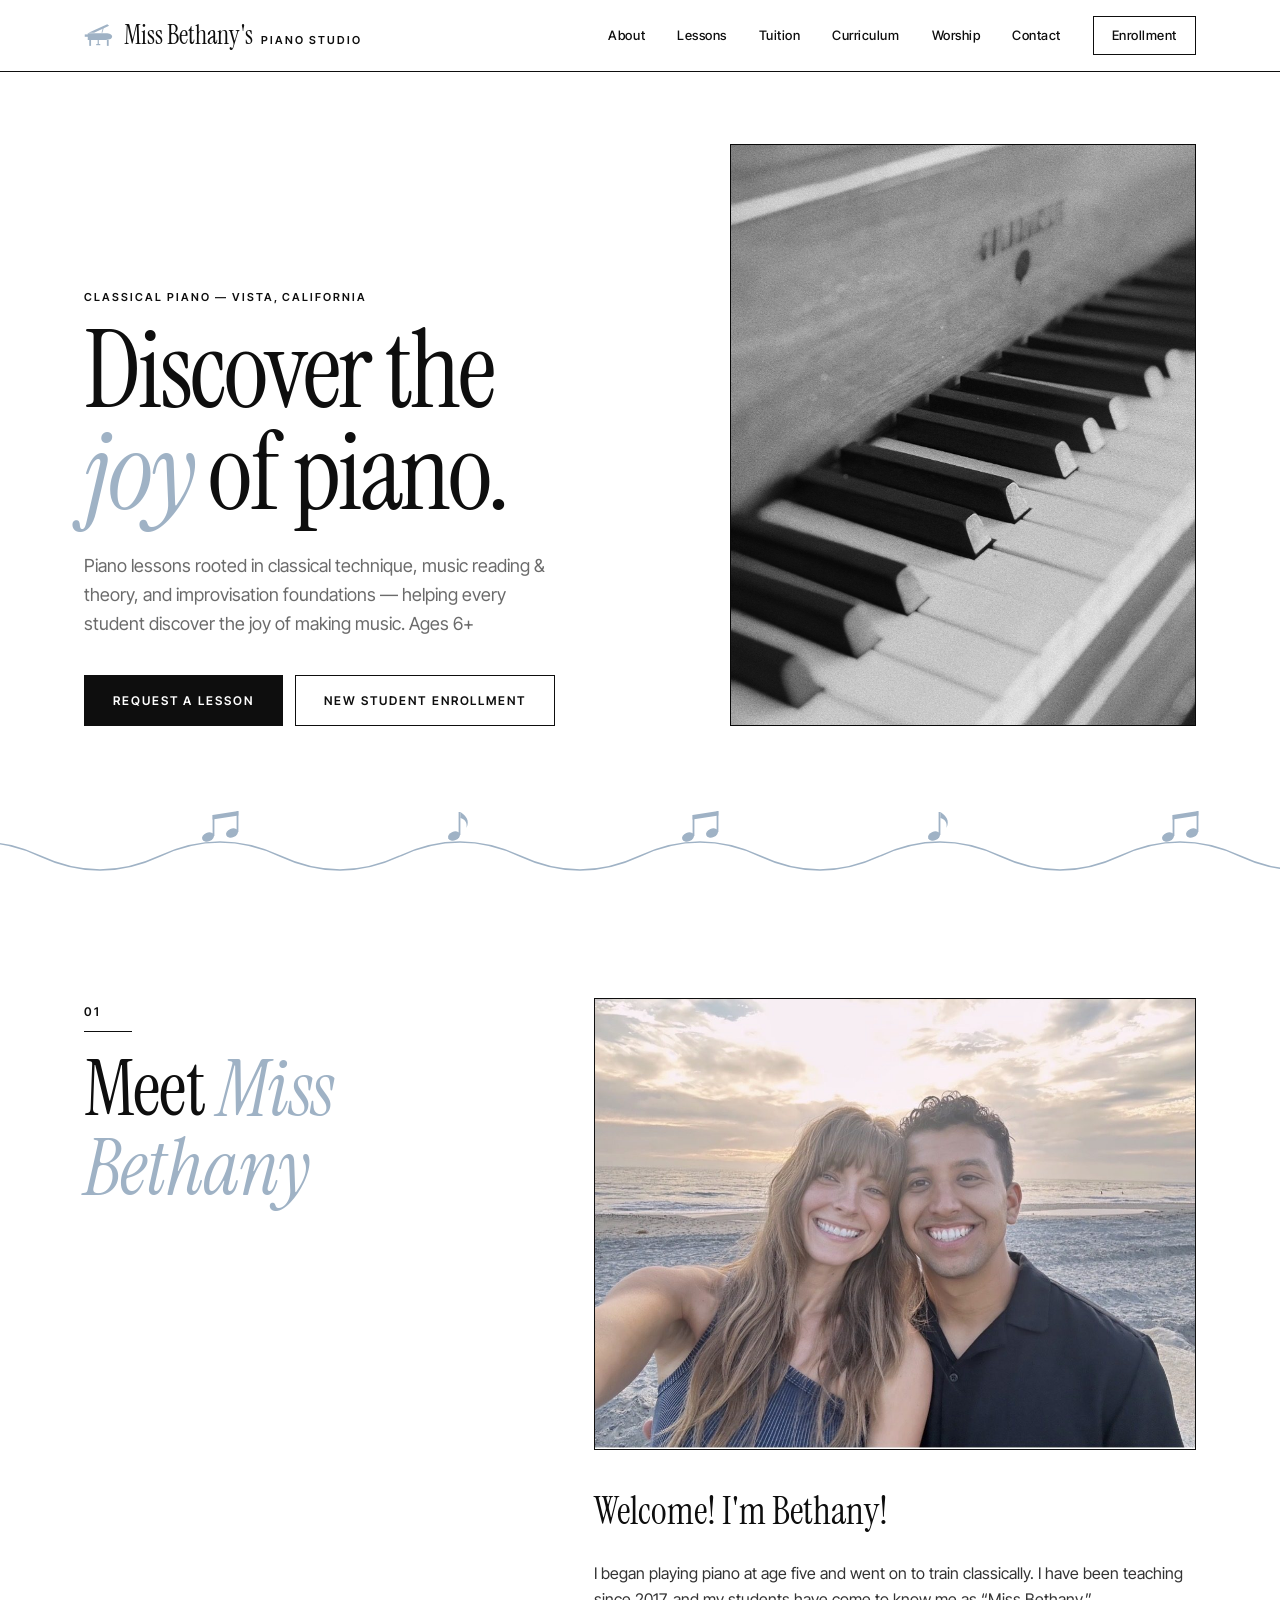
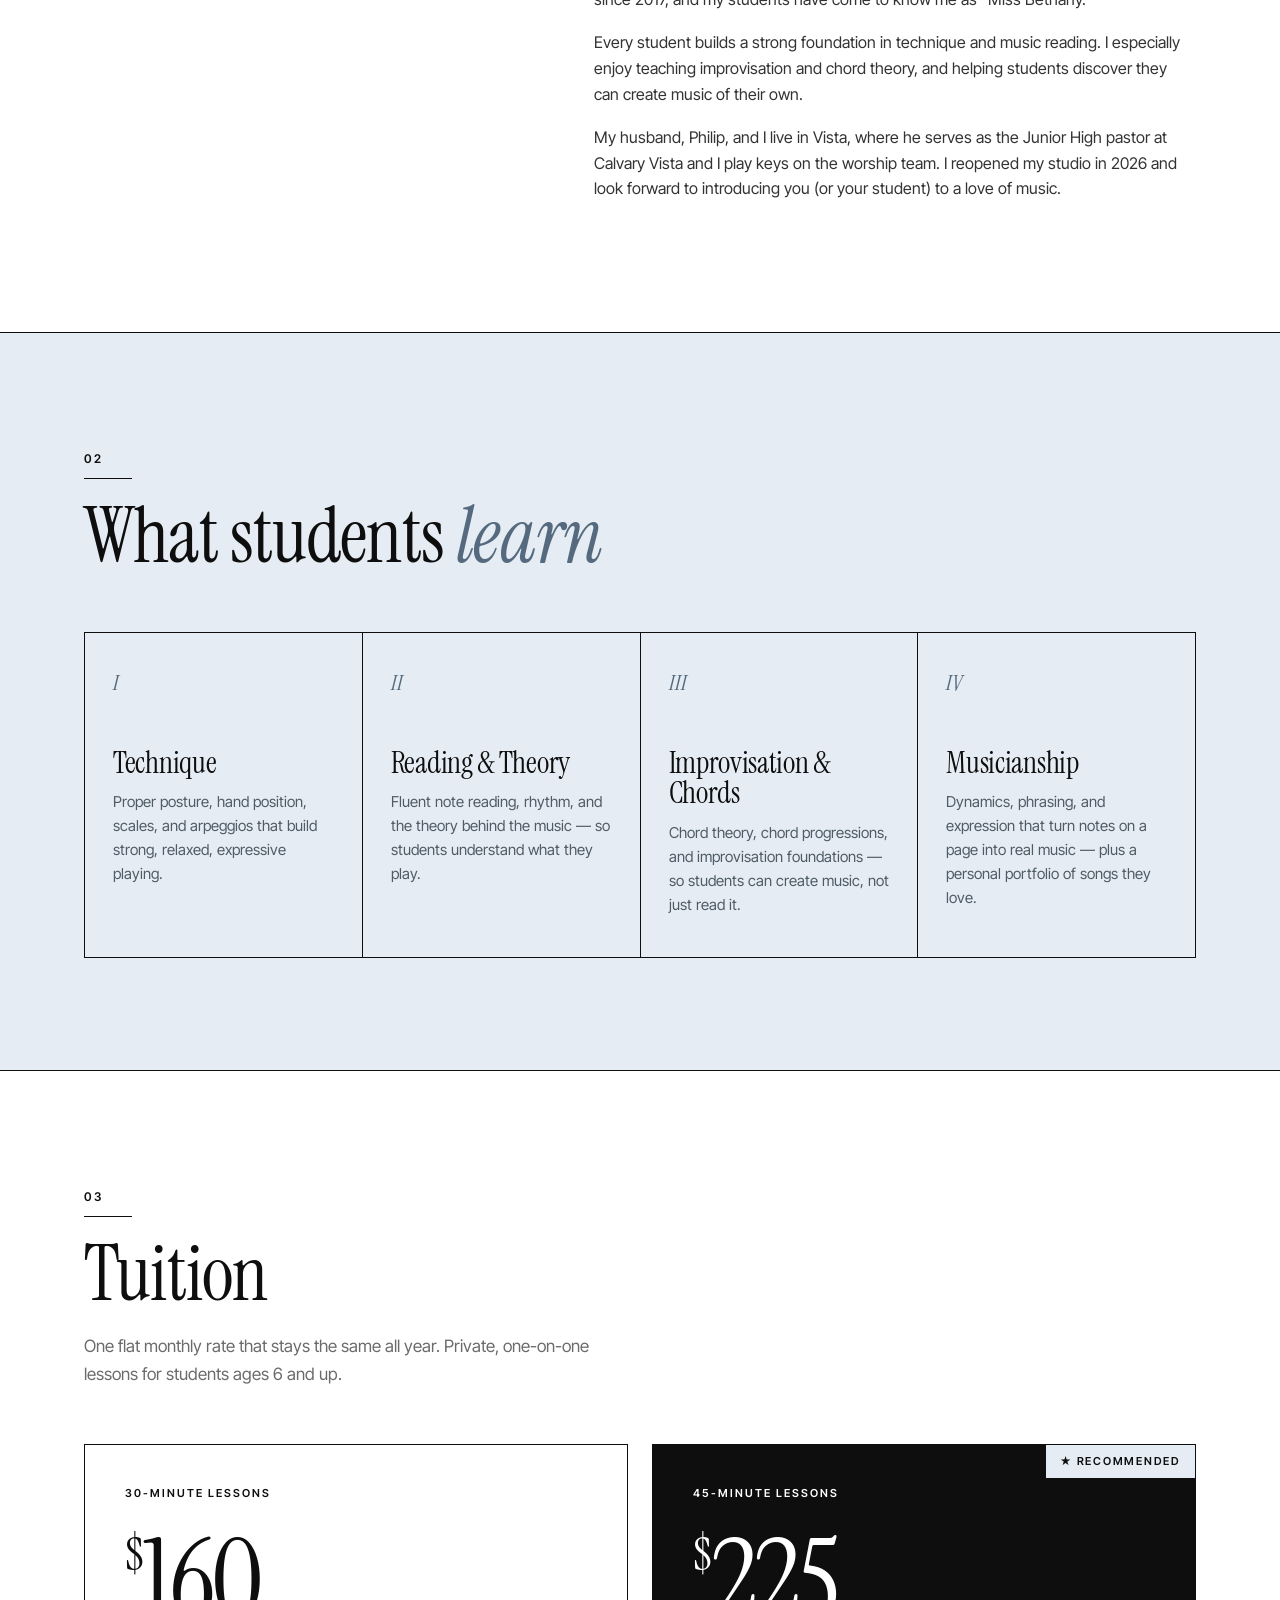
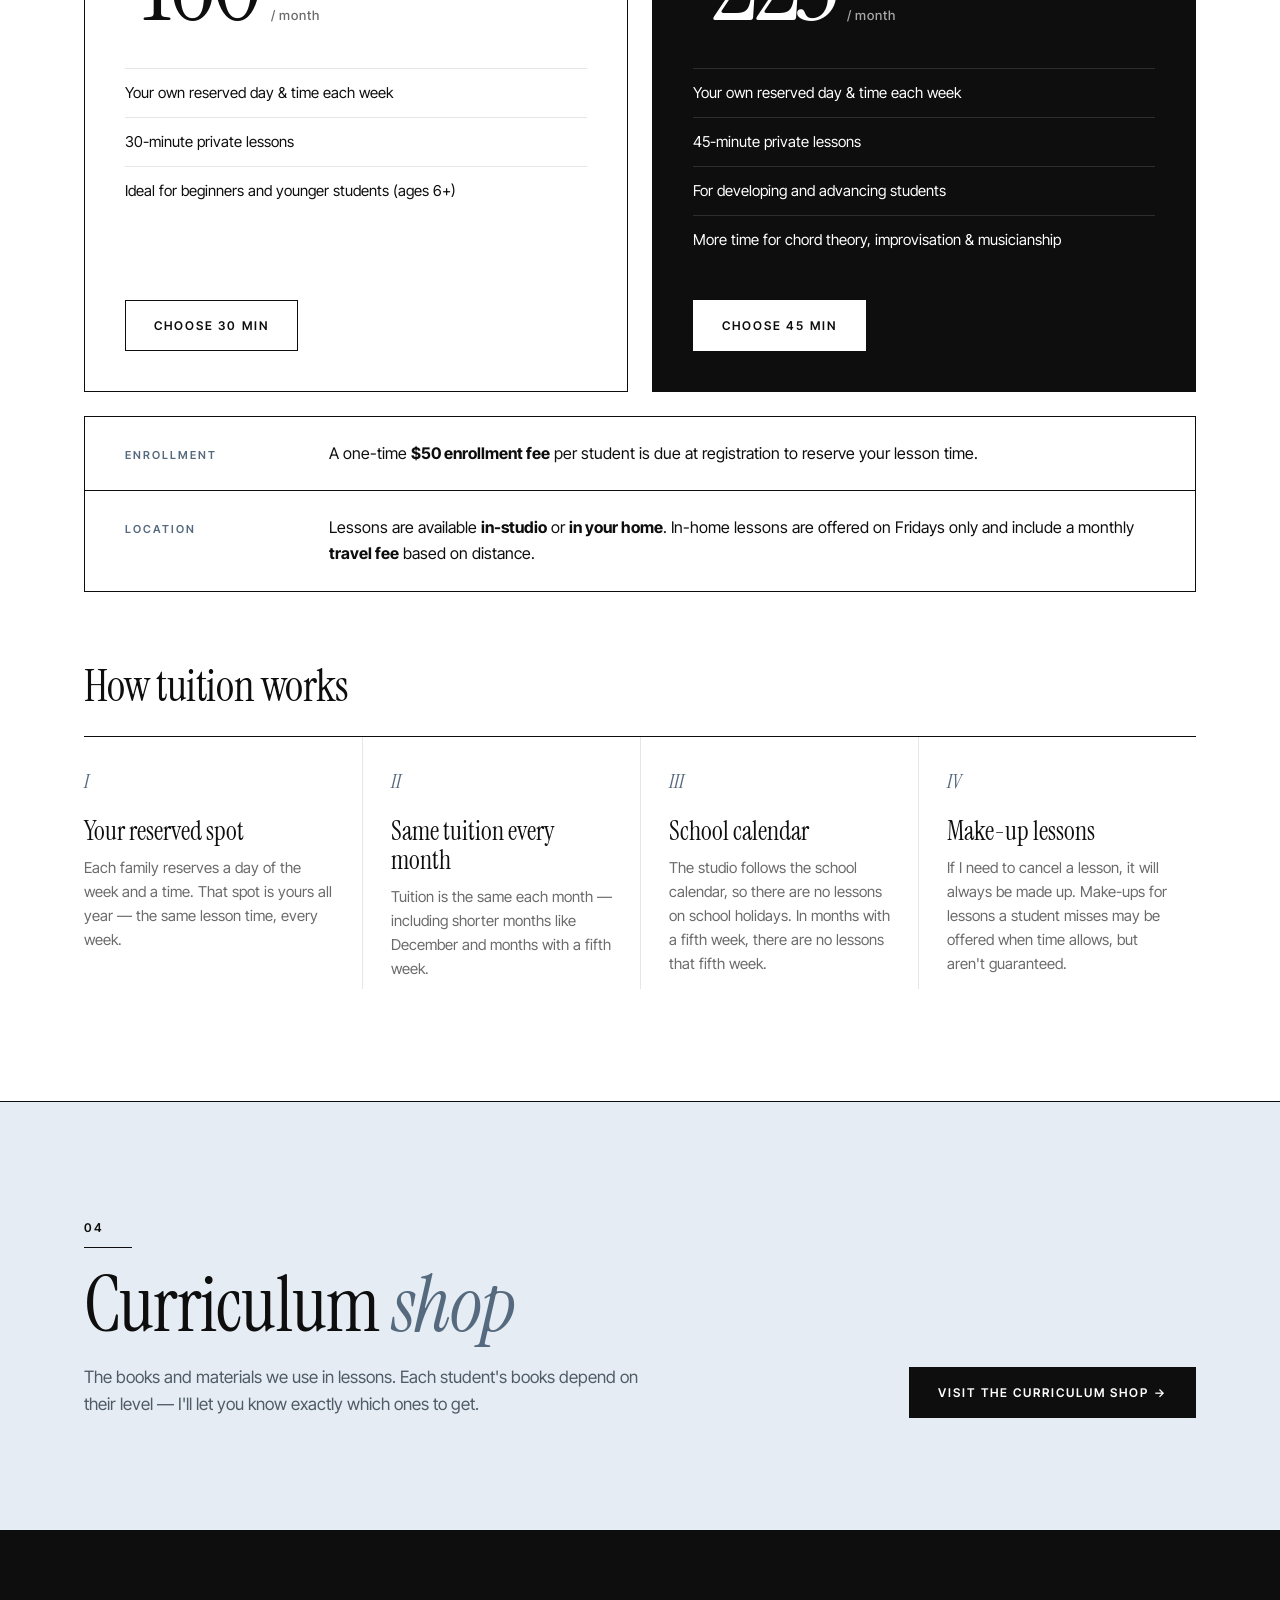
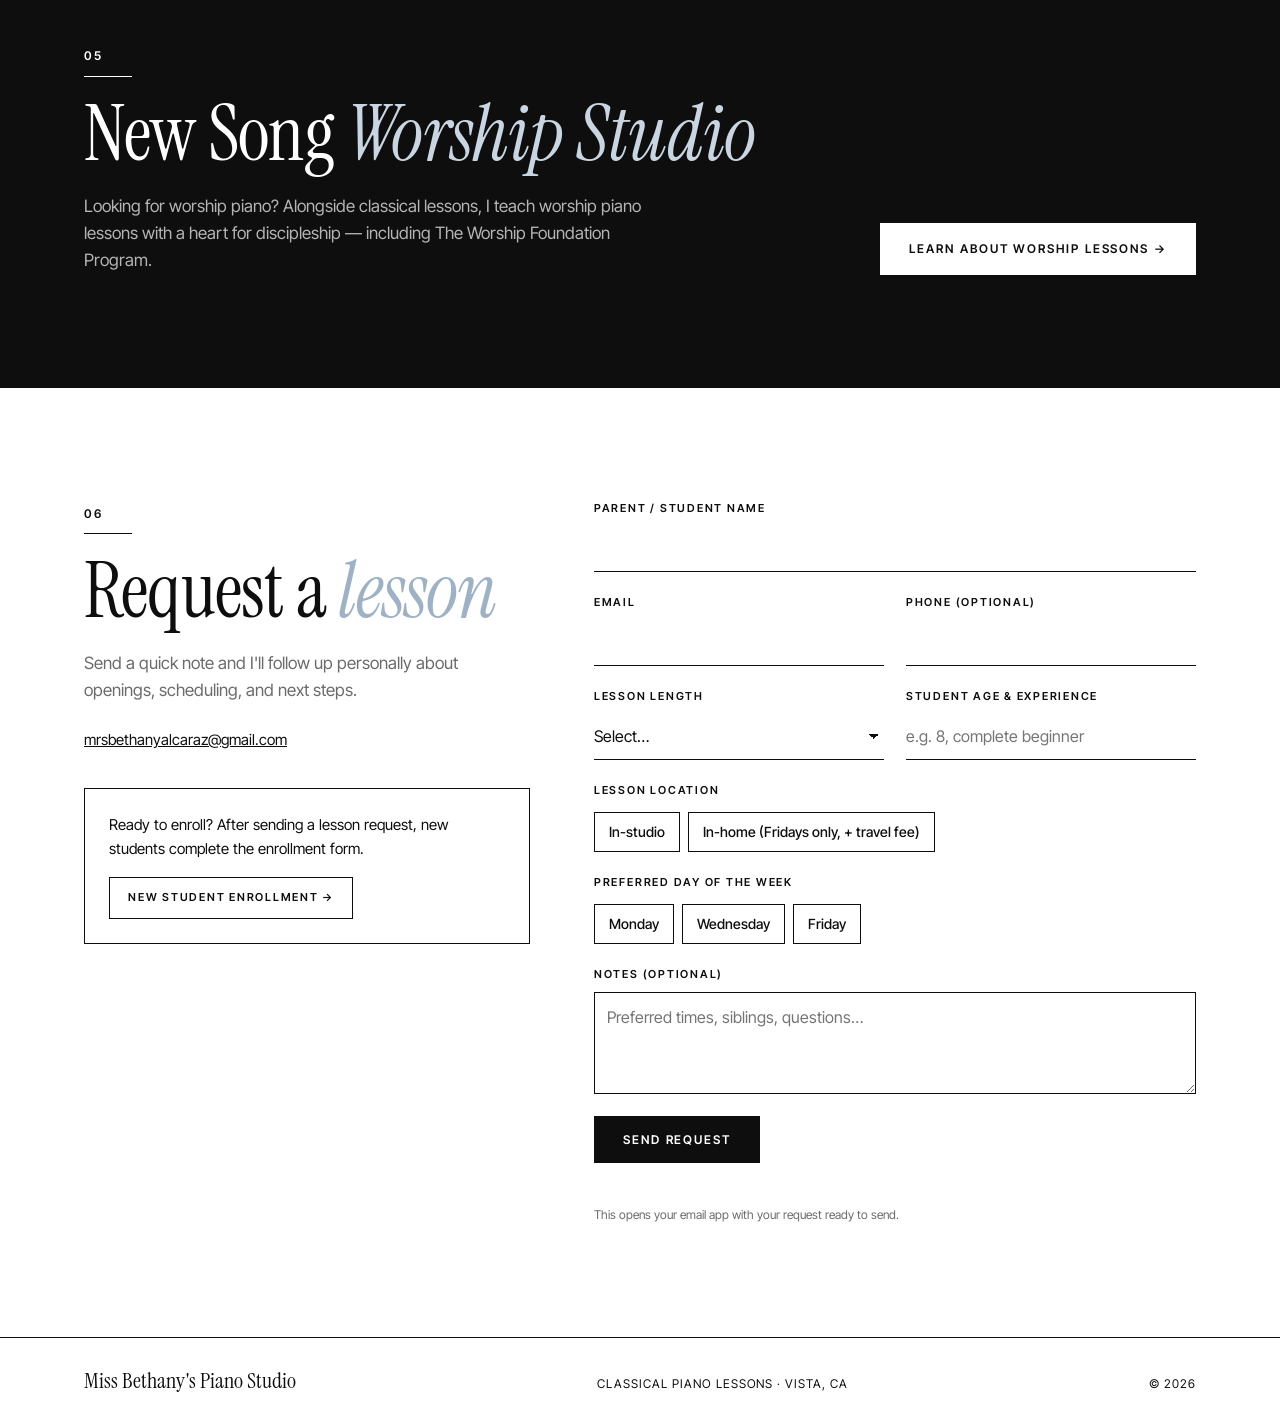
==== index.html @ 23cb9553 "Bio: Welcome! I'm Bethany! Co-Authored-By: Claude Opus 5.5 <noreply@anthropic.com> Claude-Session: h" ====
<!DOCTYPE html>
<html lang="en">
<head>
  <meta charset="UTF-8" />
  <meta name="viewport" content="width=device-width, initial-scale=1.0" />
  <title>Miss Bethany's Piano Studio | Classical Piano Lessons in Vista, CA</title>
  <meta
    name="description"
    content="Private classical piano lessons with Miss Bethany in Vista, California. 30- and 45-minute lessons for students ages 6 and up."
  />
  <link rel="icon" type="image/svg+xml" href="images/favicon.svg" />
  <link rel="preconnect" href="https://fonts.googleapis.com" />
  <link rel="preconnect" href="https://fonts.gstatic.com" crossorigin />
  <link
    href="https://fonts.googleapis.com/css2?family=Instrument+Serif:ital@0;1&family=Inter+Tight:wght@400;500;600;700&display=swap"
    rel="stylesheet"
  />
  <link rel="stylesheet" href="css/style.css?v=6" />
</head>
<body id="top">
  <header class="site-header">
    <div class="nav-wrap">
      <a class="brand" href="#top">
        <svg class="brand-icon" viewBox="0 0 40 32" width="30" height="24" color="#9fb2c5" aria-hidden="true">
          <path d="M6 13 L31 1.5 L33.5 3.8 L13.5 13 Z" fill="currentColor" />
          <line x1="24" y1="13" x2="25.6" y2="6.8" stroke="currentColor" stroke-width="1.1" />
          <path d="M5 13.5 H29 C34.5 13.5 37.5 15.5 37.5 18 C37.5 20.5 34.5 22.5 29 22.5 H5 Z" fill="currentColor" />
          <rect x="1" y="15.2" width="5" height="3.2" fill="currentColor" />
          <rect x="7" y="22.5" width="2.4" height="8" fill="currentColor" />
          <rect x="30.5" y="22.5" width="2.4" height="8" fill="currentColor" />
          <rect x="18.2" y="22.5" width="1.6" height="5.6" fill="currentColor" />
          <rect x="16.3" y="28" width="5.4" height="1.6" fill="currentColor" />
        </svg>
        <span class="brand-text">
          <span class="brand-name">Miss Bethany's</span>
          <span class="brand-sub">Piano Studio</span>
        </span>
      </a>
      <button class="nav-toggle" id="nav-toggle" type="button" aria-label="Toggle menu" aria-expanded="false" aria-controls="site-nav">
        <span></span><span></span>
      </button>
      <nav class="site-nav" id="site-nav">
        <a href="#about">About</a>
        <a href="#lessons">Lessons</a>
        <a href="#tuition">Tuition</a>
        <a href="curriculum.html">Curriculum</a>
        <a href="worship.html">Worship</a>
        <a href="#enroll">Contact</a>
        <a class="nav-cta" href="intake.html">Enrollment</a>
      </nav>
    </div>
  </header>

  <main>
    <!-- Hero -->
    <section class="hero">
      <div class="container hero-grid">
        <div class="hero-copy">
          <p class="label">Classical Piano &mdash; Vista, California</p>
          <h1>
            Discover the<br />
            <em>joy</em> of piano.
          </h1>
          <p class="lead">
            Piano lessons rooted in classical technique, music reading &amp;
            theory, and improvisation foundations &mdash; helping every
            student discover the joy of making music. Ages 6+
          </p>
          <div class="btn-row">
            <a class="btn btn-solid" href="#enroll">Request a Lesson</a>
            <a class="btn btn-line" href="intake.html">New Student Enrollment</a>
          </div>
        </div>
        <figure class="hero-photo">
          <img src="images/keys.jpg" alt="Close-up of piano keys" />
        </figure>
      </div>
    </section>

    <!-- Wave divider -->
    <div class="wave-divider" aria-hidden="true"></div>

    <!-- About -->
    <section id="about" class="section">
      <div class="container split">
        <div class="section-head">
          <p class="index">01</p>
          <h2>Meet <em>Miss Bethany</em></h2>
        </div>
        <div class="about-body">
          <figure class="about-photo">
            <img src="images/about.jpg" alt="Bethany and her husband, Philip" />
          </figure>
          <p class="pull">
            Welcome! I'm Bethany!
          </p>
          <p>
            I began playing piano at age five and went on to train
            classically. I have been teaching since 2017, and my students have
            come to know me as &ldquo;Miss Bethany.&rdquo;
          </p>
          <p>
            Every student builds a strong foundation in technique and music
            reading. I especially enjoy teaching improvisation and chord
            theory, and helping students discover they can create music of
            their own.
          </p>
          <p>
            My husband, Philip, and I live in Vista, where he serves as the
            Junior High pastor at Calvary Vista and I play keys on the worship
            team. I reopened my studio in 2026 and look forward to introducing
            you (or your student) to a love of music.
          </p>
        </div>
      </div>
    </section>

    <!-- Lessons -->
    <section id="lessons" class="section section-rule section-blue">
      <div class="container">
        <div class="section-head">
          <p class="index">02</p>
          <h2>What students <em>learn</em></h2>
        </div>
        <div class="feature-grid">
          <article class="feature">
            <span class="feature-num">I</span>
            <h3>Technique</h3>
            <p>Proper posture, hand position, scales, and arpeggios that build strong, relaxed, expressive playing.</p>
          </article>
          <article class="feature">
            <span class="feature-num">II</span>
            <h3>Reading &amp; Theory</h3>
            <p>Fluent note reading, rhythm, and the theory behind the music &mdash; so students understand what they play.</p>
          </article>
          <article class="feature">
            <span class="feature-num">III</span>
            <h3>Improvisation &amp; Chords</h3>
            <p>Chord theory, chord progressions, and improvisation foundations &mdash; so students can create music, not just read it.</p>
          </article>
          <article class="feature">
            <span class="feature-num">IV</span>
            <h3>Musicianship</h3>
            <p>Dynamics, phrasing, and expression that turn notes on a page into real music &mdash; plus a personal portfolio of songs they love.</p>
          </article>
        </div>
      </div>
    </section>

    <!-- Tuition -->
    <section id="tuition" class="section section-rule">
      <div class="container">
        <div class="section-head">
          <p class="index">03</p>
          <h2>Tuition</h2>
          <p class="section-lead">
            One flat monthly rate that stays the same all year. Private, one-on-one lessons for students ages 6
            and up.
          </p>
        </div>
        <div class="price-grid">
          <article class="price-card">
            <p class="label">30-Minute Lessons</p>
            <div class="price"><span class="currency">$</span>160<span class="per">/ month</span></div>
            <ul>
              <li>Your own reserved day &amp; time each week</li>
              <li>30-minute private lessons</li>
              <li>Ideal for beginners and younger students (ages 6+)</li>
            </ul>
            <a class="btn btn-line" href="#enroll" data-package="30-Minute Lessons ($160/month)">Choose 30 Min</a>
          </article>
          <article class="price-card price-card-dark">
            <span class="badge">&#9733; Recommended</span>
            <p class="label">45-Minute Lessons</p>
            <div class="price"><span class="currency">$</span>225<span class="per">/ month</span></div>
            <ul>
              <li>Your own reserved day &amp; time each week</li>
              <li>45-minute private lessons</li>
              <li>For developing and advancing students</li>
              <li>More time for chord theory, improvisation &amp; musicianship</li>
            </ul>
            <a class="btn btn-invert" href="#enroll" data-package="45-Minute Lessons ($225/month)">Choose 45 Min</a>
          </article>
        </div>
        <div class="fee-row">
          <p class="label">Enrollment</p>
          <p>
            A one-time <strong>$50 enrollment fee</strong> per student is due
            at registration to reserve your lesson time.
          </p>
        </div>
        <div class="fee-row">
          <p class="label">Location</p>
          <p>
            Lessons are available <strong>in-studio</strong> or
            <strong>in your home</strong>. In-home lessons are offered on
            Fridays only and include a monthly <strong>travel fee</strong> based on
            distance.
          </p>
        </div>

        <h3 class="policy-head">How tuition works</h3>
        <div class="policy-grid">
          <article class="policy">
            <span class="feature-num">I</span>
            <h4>Your reserved spot</h4>
            <p>
              Each family reserves a day of the week and a time. That spot is
              yours all year &mdash; the same lesson time, every week.
            </p>
          </article>
          <article class="policy">
            <span class="feature-num">II</span>
            <h4>Same tuition every month</h4>
            <p>
              Tuition is the same each month &mdash; including shorter
              months like December and months with a fifth week.
            </p>
          </article>
          <article class="policy">
            <span class="feature-num">III</span>
            <h4>School calendar</h4>
            <p>
              The studio follows the school calendar, so there are no lessons
              on school holidays. In months with a fifth week, there are no
              lessons that fifth week.
            </p>
          </article>
          <article class="policy">
            <span class="feature-num">IV</span>
            <h4>Make-up lessons</h4>
            <p>
              If I need to cancel a lesson, it will always be made up. Make-ups
              for lessons a student misses may be offered when time allows,
              but aren't guaranteed.
            </p>
          </article>
        </div>
      </div>
    </section>

    <!-- Curriculum -->
    <section id="curriculum" class="section section-rule section-blue">
      <div class="container teaser">
        <div class="section-head">
          <p class="index">04</p>
          <h2>Curriculum <em>shop</em></h2>
          <p class="section-lead">
            The books and materials we use in lessons. Each student's books
            depend on their level &mdash; I'll let you know exactly which ones
            to get.
          </p>
        </div>
        <a class="btn btn-solid" href="curriculum.html">Visit the Curriculum Shop &rarr;</a>
      </div>
    </section>

    <!-- Worship -->
    <section id="worship" class="section section-dark">
      <div class="container teaser">
        <div class="section-head">
          <p class="index">05</p>
          <h2>New Song <em>Worship Studio</em></h2>
          <p class="section-lead">
            Looking for worship piano? Alongside classical lessons, I teach
            worship piano lessons with a heart for discipleship &mdash;
            including The Worship Foundation Program.
          </p>
        </div>
        <a class="btn btn-invert" href="worship.html">Learn About Worship Lessons &rarr;</a>
      </div>
    </section>

    <!-- Enroll -->
    <section id="enroll" class="section section-rule section-enroll">
      <div class="container split">
        <div class="section-head">
          <p class="index">06</p>
          <h2>Request a <em>lesson</em></h2>
          <p class="section-lead">
            Send a quick note and I'll follow up personally about openings,
            scheduling, and next steps.
          </p>
          <p class="contact-line">
            <a href="mailto:mrsbethanyalcaraz@gmail.com">mrsbethanyalcaraz@gmail.com</a>
          </p>
          <div class="intake-cta">
            <p>Ready to enroll? After sending a lesson request, new students complete the enrollment form.</p>
            <a class="btn btn-line btn-small" href="intake.html">New Student Enrollment &rarr;</a>
          </div>
        </div>
        <form id="enroll-form" class="enroll-form">
          <div class="field">
            <label for="ef-name">Parent / Student Name</label>
            <input type="text" id="ef-name" name="name" required />
          </div>
          <div class="field-row">
            <div class="field">
              <label for="ef-email">Email</label>
              <input type="email" id="ef-email" name="email" required />
            </div>
            <div class="field">
              <label for="ef-phone">Phone (optional)</label>
              <input type="tel" id="ef-phone" name="phone" />
            </div>
          </div>
          <div class="field-row">
            <div class="field">
              <label for="ef-package">Lesson Length</label>
              <select id="ef-package" name="package" required>
                <option value="">Select&hellip;</option>
                <option value="30-Minute Lessons ($160/month)">30 minutes &mdash; $160/month</option>
                <option value="45-Minute Lessons ($225/month)">45 minutes &mdash; $225/month</option>
                <option value="Not sure yet">Not sure yet</option>
              </select>
            </div>
            <div class="field">
              <label for="ef-age">Student Age &amp; Experience</label>
              <input type="text" id="ef-age" name="age" placeholder="e.g. 8, complete beginner" />
            </div>
          </div>
          <fieldset class="field">
            <legend>Lesson Location</legend>
            <div class="choices">
              <label><input type="radio" name="location" value="In-studio" required /><span>In-studio</span></label>
              <label><input type="radio" name="location" value="In-home (Fridays, plus travel fee)" /><span>In-home (Fridays only, + travel fee)</span></label>
            </div>
          </fieldset>
          <fieldset class="field">
            <legend>Preferred Day of the Week</legend>
            <div class="choices">
              <label><input type="radio" name="day" value="Monday" required /><span>Monday</span></label>
              <label><input type="radio" name="day" value="Wednesday" /><span>Wednesday</span></label>
              <label><input type="radio" name="day" value="Friday" /><span>Friday</span></label>
            </div>
          </fieldset>
          <div class="field">
            <label for="ef-notes">Notes (optional)</label>
            <textarea id="ef-notes" name="notes" rows="3" placeholder="Preferred times, siblings, questions&hellip;"></textarea>
          </div>
          <button type="submit" class="btn btn-solid">Send Request</button>
          <p class="fine-print">
            This opens your email app with your request ready to send.
          </p>
        </form>
      </div>
    </section>
  </main>

  <footer class="site-footer">
    <div class="container footer-inner">
      <span class="brand-name">Miss Bethany's Piano Studio</span>
      <span>Classical Piano Lessons &middot; Vista, CA</span>
      <span>&copy; 2026</span>
    </div>
  </footer>

  <script src="js/main.js?v=2"></script>
</body>
</html>
---- css/style.css ----
:root {
  --bg: #ffffff;
  --ink: #0e0e0e;
  --muted: #6b6b6b;
  --line: #0e0e0e;
  --hair: #e6e6e6;
  --soft: #f6f5f3;
  --accent: #9fb2c5;
  --accent-ink: #556a7e;
  --tint: #e5ecf3;
  --serif: "Instrument Serif", "Times New Roman", Georgia, serif;
  --sans: "Inter Tight", -apple-system, BlinkMacSystemFont, "Segoe UI", Roboto, Helvetica, Arial, sans-serif;
}

* { box-sizing: border-box; }

html { scroll-behavior: smooth; }

body {
  margin: 0;
  background: var(--bg);
  color: var(--ink);
  font-family: var(--sans);
  font-size: 16px;
  line-height: 1.6;
  -webkit-font-smoothing: antialiased;
}

img { display: block; max-width: 100%; }

a { color: inherit; }

.container {
  max-width: 1160px;
  margin: 0 auto;
  padding: 0 24px;
}

h1, h2, h3 {
  font-family: var(--serif);
  font-weight: 400;
  letter-spacing: -0.01em;
  line-height: 1.02;
  margin: 0;
}

h1 em, h2 em { color: var(--accent); }

.label {
  font-family: var(--sans);
  font-size: 11px;
  font-weight: 600;
  letter-spacing: 0.18em;
  text-transform: uppercase;
  margin: 0 0 14px;
}

/* Header */

.site-header {
  position: sticky;
  top: 0;
  z-index: 20;
  background: rgba(255, 255, 255, 0.92);
  backdrop-filter: blur(10px);
  border-bottom: 1px solid var(--line);
}

.nav-wrap {
  max-width: 1160px;
  margin: 0 auto;
  padding: 16px 24px;
  display: flex;
  align-items: center;
  justify-content: space-between;
}

.brand {
  text-decoration: none;
  display: flex;
  align-items: center;
  gap: 10px;
}

.brand-icon {
  width: 30px;
  height: 24px;
  flex-shrink: 0;
  color: var(--accent);
}

.brand-text {
  display: flex;
  align-items: baseline;
  gap: 8px;
}

.brand-name {
  font-family: var(--serif);
  font-size: 26px;
  line-height: 1;
}

.brand-sub {
  font-size: 11px;
  font-weight: 600;
  letter-spacing: 0.18em;
  text-transform: uppercase;
}

.site-nav {
  display: flex;
  align-items: center;
  gap: 32px;
}

.site-nav a {
  font-size: 13px;
  font-weight: 500;
  letter-spacing: 0.04em;
  text-decoration: none;
  position: relative;
}

.site-nav a:not(.nav-cta)::after {
  content: "";
  position: absolute;
  left: 0;
  right: 100%;
  bottom: -4px;
  height: 1px;
  background: var(--ink);
  transition: right 0.25s ease;
}

.site-nav a:not(.nav-cta):hover::after { right: 0; }

.nav-cta {
  border: 1px solid var(--ink);
  padding: 8px 18px;
  transition: background 0.2s, color 0.2s;
}

.nav-cta:hover { background: var(--ink); color: #fff; }

.nav-toggle {
  display: none;
  background: none;
  border: 0;
  width: 32px;
  height: 32px;
  padding: 0;
  cursor: pointer;
  position: relative;
}

.nav-toggle span {
  position: absolute;
  left: 4px;
  right: 4px;
  height: 1.5px;
  background: var(--ink);
  transition: transform 0.25s ease, top 0.25s ease;
}

.nav-toggle span:first-child { top: 12px; }
.nav-toggle span:last-child { top: 19px; }
.nav-toggle.is-active span:first-child { top: 15.5px; transform: rotate(45deg); }
.nav-toggle.is-active span:last-child { top: 15.5px; transform: rotate(-45deg); }

/* Buttons */

.btn {
  display: inline-flex;
  align-items: center;
  justify-content: center;
  padding: 15px 28px;
  border: 1px solid var(--ink);
  border-radius: 0;
  font-family: var(--sans);
  font-size: 12px;
  font-weight: 600;
  letter-spacing: 0.16em;
  text-transform: uppercase;
  text-decoration: none;
  cursor: pointer;
  transition: background 0.2s, color 0.2s, border-color 0.2s;
}

.btn-solid { background: var(--ink); color: #fff; }
.btn-solid:hover { background: var(--accent-ink); border-color: var(--accent-ink); }
.btn-line { background: transparent; color: var(--ink); }
.btn-line:hover { background: var(--ink); color: #fff; }
.btn-invert { background: #fff; color: var(--ink); border-color: #fff; }
.btn-invert:hover { background: transparent; color: #fff; }
.btn-small { padding: 11px 18px; font-size: 11px; }

.btn-row {
  display: flex;
  flex-wrap: wrap;
  gap: 12px;
  margin-top: 36px;
}

/* Hero */

.hero { padding-top: 72px; }

.hero-grid {
  display: grid;
  grid-template-columns: 1.25fr 1fr;
  gap: 64px;
  align-items: end;
  padding-bottom: 72px;
}

.hero h1 {
  font-size: clamp(56px, 8.4vw, 116px);
  line-height: 0.95;
  letter-spacing: -0.025em;
}

.lead {
  max-width: 470px;
  margin: 28px 0 0;
  font-size: 18px;
  color: var(--muted);
}

.hero-photo { margin: 0; }

.hero-photo img {
  width: 100%;
  aspect-ratio: 4 / 5;
  object-fit: cover;
  filter: grayscale(1) contrast(1.05);
  border: 1px solid var(--ink);
}

.hero-photo figcaption {
  margin-top: 12px;
  font-size: 11px;
  font-weight: 600;
  letter-spacing: 0.18em;
  text-transform: uppercase;
}

/* Sections */

.section { padding: 112px 0; }

.section-rule { border-top: 1px solid var(--line); }

.section-head { margin-bottom: 56px; }

.section-head h2 {
  font-size: clamp(44px, 6vw, 80px);
}

.index {
  font-size: 12px;
  font-weight: 600;
  letter-spacing: 0.18em;
  margin: 0 0 18px;
  padding-bottom: 10px;
  border-bottom: 1px solid var(--ink);
  display: inline-block;
  min-width: 48px;
}

.section-lead {
  max-width: 560px;
  margin: 20px 0 0;
  color: var(--muted);
  font-size: 17px;
}

.split {
  display: grid;
  grid-template-columns: 1fr 1.35fr;
  gap: 64px;
  align-items: start;
}

.split .section-head { position: sticky; top: 120px; }

/* About */

.about-photo { margin: 0 0 40px; }

.about-photo img {
  width: 100%;
  aspect-ratio: 4 / 3;
  object-fit: cover;
  border: 1px solid var(--ink);
}

.pull {
  font-family: var(--serif);
  font-size: clamp(28px, 3.2vw, 38px);
  line-height: 1.15;
  margin: 0 0 28px;
}

.about-body p:not(.pull) {
  color: #333;
  margin: 0 0 18px;
  max-width: 600px;
}

/* Lessons */

.feature-grid {
  display: grid;
  grid-template-columns: repeat(4, 1fr);
  border-top: 1px solid var(--ink);
  border-left: 1px solid var(--ink);
}

.feature {
  padding: 32px 28px 40px;
  border-right: 1px solid var(--ink);
  border-bottom: 1px solid var(--ink);
  transition: background 0.25s, color 0.25s;
}

.feature:hover { background: var(--ink); color: #fff; }
.feature:hover p { color: #cfcfcf; }

.feature-num {
  font-family: var(--serif);
  font-style: italic;
  font-size: 22px;
  color: var(--accent-ink);
}

.feature:hover .feature-num { color: #fff; }

.feature h3 {
  font-size: 30px;
  margin: 48px 0 12px;
}

.feature p {
  margin: 0;
  font-size: 15px;
  color: var(--muted);
  transition: color 0.25s;
}

/* Tuition */

.price-grid {
  display: grid;
  grid-template-columns: 1fr 1fr;
  gap: 24px;
}

.price-card {
  border: 1px solid var(--ink);
  padding: 40px;
  display: flex;
  flex-direction: column;
}

.price-card-dark { background: var(--ink); color: #fff; position: relative; }

.badge {
  position: absolute;
  top: 0;
  right: 0;
  background: var(--tint);
  color: var(--ink);
  padding: 8px 14px;
  font-size: 11px;
  font-weight: 600;
  letter-spacing: 0.16em;
  text-transform: uppercase;
}

.price {
  font-family: var(--serif);
  font-size: clamp(80px, 9vw, 120px);
  line-height: 1;
  letter-spacing: -0.03em;
  display: flex;
  align-items: flex-start;
  margin: 8px 0 28px;
}

.price .currency { font-size: 0.4em; margin: 0.15em 0.06em 0 0; }

.price .per {
  font-family: var(--sans);
  font-size: 13px;
  font-weight: 500;
  letter-spacing: 0.06em;
  align-self: flex-end;
  margin: 0 0 18px 10px;
  color: var(--muted);
}

.price-card-dark .per { color: #a8a8a8; }

.price-card ul {
  list-style: none;
  padding: 0;
  margin: 0 0 36px;
  flex: 1;
}

.price-card li {
  padding: 12px 0;
  border-top: 1px solid var(--hair);
  font-size: 15px;
}

.price-card-dark li { border-top-color: #2e2e2e; }

.price-card .btn { align-self: flex-start; }

.fee-row {
  margin-top: 24px;
  border: 1px solid var(--ink);
  padding: 24px 40px;
  display: grid;
  grid-template-columns: 180px 1fr;
  gap: 24px;
  align-items: baseline;
}

.fee-row + .fee-row { margin-top: -1px; }

.fee-row .label { margin: 0; color: var(--accent-ink); }
.fee-row p:last-child { margin: 0; }

.policy-head {
  font-size: clamp(32px, 4vw, 44px);
  margin: 72px 0 28px;
}

.policy-grid {
  display: grid;
  grid-template-columns: repeat(4, 1fr);
  border-top: 1px solid var(--ink);
}

.policy {
  padding: 28px 28px 8px 0;
}

.policy + .policy {
  padding-left: 28px;
  border-left: 1px solid var(--hair);
}

.policy .feature-num { font-size: 20px; }

.policy h4 {
  font-family: var(--serif);
  font-weight: 400;
  font-size: 26px;
  line-height: 1.1;
  margin: 20px 0 10px;
}

.policy p {
  margin: 0;
  font-size: 15px;
  color: var(--muted);
}

/* Curriculum shop */

.shop-grid {
  display: grid;
  grid-template-columns: repeat(3, 1fr);
  gap: 0 32px;
}

.shop-card {
  display: flex;
  flex-direction: column;
  align-items: flex-start;
  border-top: 1px solid var(--ink);
  padding: 24px 0 48px;
}

.shop-card .label { margin-bottom: 8px; color: var(--accent-ink); }

.shop-card h3 { font-size: 30px; margin-bottom: 10px; }

.shop-desc {
  font-size: 14px;
  color: var(--muted);
  margin: 0 0 20px;
  flex: 1;
}

.soon {
  font-size: 11px;
  font-weight: 600;
  letter-spacing: 0.16em;
  text-transform: uppercase;
  color: var(--muted);
  border-top: 1px solid var(--hair);
  padding-top: 10px;
  width: 100%;
}

.fine-print {
  margin: 20px 0 0;
  font-size: 12px;
  color: var(--muted);
}

/* Light blue sections */

.section-blue { background: var(--tint); }
.section-blue h2 em { color: var(--accent-ink); }
.section-blue .section-lead { color: #4f5b66; }
.section-blue .feature p,
.section-blue .shop-desc { color: #4f5b66; }

/* Wave divider */

.wave-divider {
  height: 80px;
  margin-top: 8px;
  background-image: url("data:image/svg+xml,%3Csvg%20xmlns%3D%22http%3A//www.w3.org/2000/svg%22%20width%3D%22480%22%20height%3D%2280%22%20viewBox%3D%220%200%20480%2080%22%3E%0A%3Cpath%20d%3D%22M0%2050%20Q60%2022%20120%2050%20T240%2050%20T360%2050%20T480%2050%22%20fill%3D%22none%22%20stroke%3D%22%239fb2c5%22%20stroke-width%3D%221.5%22/%3E%0A%3Cg%20fill%3D%22%239fb2c5%22%3E%0A%3Cellipse%20cx%3D%2254%22%20cy%3D%2230%22%20rx%3D%226.2%22%20ry%3D%224.4%22%20transform%3D%22rotate%28-22%2054%2030%29%22/%3E%0A%3Crect%20x%3D%2258.6%22%20y%3D%226%22%20width%3D%221.8%22%20height%3D%2223%22/%3E%0A%3Cpath%20d%3D%22M60.4%206%20C66%2010%2070%2014%2066.5%2022%20C67.5%2016%2064.5%2013%2060.4%2012%20Z%22/%3E%0A%3Cellipse%20cx%3D%22288%22%20cy%3D%2231%22%20rx%3D%226.2%22%20ry%3D%224.4%22%20transform%3D%22rotate%28-22%20288%2031%29%22/%3E%0A%3Cellipse%20cx%3D%22312%22%20cy%3D%2227%22%20rx%3D%226.2%22%20ry%3D%224.4%22%20transform%3D%22rotate%28-22%20312%2027%29%22/%3E%0A%3Crect%20x%3D%22292.6%22%20y%3D%229%22%20width%3D%221.8%22%20height%3D%2221%22/%3E%0A%3Crect%20x%3D%22316.6%22%20y%3D%225%22%20width%3D%221.8%22%20height%3D%2221%22/%3E%0A%3Cpath%20d%3D%22M292.6%209%20L318.4%205%20L318.4%209.5%20L292.6%2013.5%20Z%22/%3E%0A%3C/g%3E%3C/svg%3E");
  background-repeat: repeat-x;
  background-position: center;
  background-size: 480px 80px;
}

@media (max-width: 760px) {
  .wave-divider { height: 56px; background-size: 336px 56px; }
}

/* Worship studio */

.section-dark { background: var(--ink); color: #fff; }
.section-dark .index { border-bottom-color: #fff; }
.section-dark .section-lead { color: #b5b5b5; }
.section-dark h2 em { color: #c9d6e2; }

.worship-grid {
  display: grid;
  grid-template-columns: 1fr 1fr;
  gap: 64px;
  align-items: start;
}

.worship-copy p {
  margin: 0 0 32px;
  font-size: 17px;
  color: #d6d6d6;
  max-width: 480px;
}

.worship-card {
  background: #fff;
  color: var(--ink);
  padding: 40px;
}

.worship-card .label { color: var(--accent-ink); }
.worship-card h3 { font-size: 40px; }

.worship-tagline {
  font-family: var(--serif);
  font-style: italic;
  font-size: 22px;
  margin: 4px 0 24px;
  color: var(--muted);
}

.worship-card ul { list-style: none; padding: 0; margin: 0 0 32px; }

.worship-card li {
  padding: 12px 0;
  border-top: 1px solid var(--hair);
  font-size: 15px;
}

.teaser {
  display: flex;
  flex-wrap: wrap;
  align-items: flex-end;
  justify-content: space-between;
  gap: 32px;
}

.teaser .section-head { margin-bottom: 0; }

.worship-copy .label { color: #c9d6e2; }

.feature-grid-3 { grid-template-columns: repeat(3, 1fr); }

.worship-next h2 { font-size: clamp(40px, 5vw, 64px); }

.site-nav a[aria-current="page"]::after { right: 0; }

/* Forms */

.contact-line { margin-top: 24px; font-size: 15px; }

.enroll-form,
.intake-form {
  display: flex;
  flex-direction: column;
  gap: 22px;
}

.field { display: flex; flex-direction: column; gap: 8px; }

.field-row {
  display: grid;
  grid-template-columns: 1fr 1fr;
  gap: 22px;
}

.field label,
.field legend {
  font-size: 11px;
  font-weight: 600;
  letter-spacing: 0.16em;
  text-transform: uppercase;
}

.field input,
.field select,
.field textarea {
  font: inherit;
  font-size: 16px;
  color: var(--ink);
  background: #fff;
  border: 0;
  border-bottom: 1px solid var(--ink);
  border-radius: 0;
  padding: 10px 0;
  width: 100%;
  appearance: none;
}

.field select {
  background-image: linear-gradient(45deg, transparent 50%, var(--ink) 50%), linear-gradient(135deg, var(--ink) 50%, transparent 50%);
  background-position: calc(100% - 10px) 50%, calc(100% - 5px) 50%;
  background-size: 5px 5px;
  background-repeat: no-repeat;
}

.field textarea { resize: vertical; border: 1px solid var(--ink); padding: 12px; }

.field input:focus,
.field select:focus,
.field textarea:focus {
  outline: none;
  border-color: var(--accent-ink);
  box-shadow: 0 1px 0 var(--accent-ink);
}

.enroll-form .btn,
.intake-form .btn { align-self: flex-start; }

.field legend { padding: 0; margin-bottom: 8px; }

fieldset.field {
  border: 0;
  margin: 0;
  padding: 0;
}

.choices {
  display: flex;
  flex-wrap: wrap;
  gap: 8px;
  margin-top: 4px;
}

.choices label {
  position: relative;
  font-size: 14px;
  font-weight: 500;
  letter-spacing: 0;
  text-transform: none;
  cursor: pointer;
}

.choices input {
  position: absolute;
  opacity: 0;
  width: 1px;
  height: 1px;
}

.choices span {
  display: inline-block;
  border: 1px solid var(--ink);
  padding: 8px 14px;
  transition: background 0.2s, color 0.2s;
}

.choices input:disabled + span { opacity: 0.3; cursor: not-allowed; }
.choices input:checked + span { background: var(--ink); color: #fff; }
.choices input:focus-visible + span { outline: 2px solid var(--accent-ink); outline-offset: 2px; }

.form-block {
  border-top: 1px solid var(--ink);
  padding-top: 28px;
  display: flex;
  flex-direction: column;
  gap: 22px;
}

.form-block h3 { font-size: 34px; }

.intake-cta {
  margin-top: 36px;
  padding: 24px;
  border: 1px solid var(--ink);
}

.intake-cta p { margin: 0 0 16px; font-size: 15px; }

.form-alert {
  margin: 0;
  padding: 14px 16px;
  background: var(--tint);
  border-left: 3px solid var(--accent-ink);
  font-size: 15px;
}

.agreement {
  border: 1px solid var(--ink);
  padding: 24px 28px;
}

.agreement ul { margin: 0; padding-left: 18px; }

.agreement li {
  font-size: 15px;
  margin-bottom: 10px;
  color: #333;
}

.agreement .fine-print { margin-top: 12px; }

.agree {
  display: flex;
  gap: 12px;
  align-items: flex-start;
  font-size: 15px;
  font-weight: 500;
  cursor: pointer;
}

.agree input {
  width: 20px;
  height: 20px;
  margin: 1px 0 0;
  flex-shrink: 0;
  accent-color: var(--ink);
}

/* Intake page */

.page-hero { padding: 88px 0 56px; border-bottom: 1px solid var(--ink); }

.page-hero h1 { font-size: clamp(52px, 8vw, 104px); line-height: 0.95; }

.intake-wrap { max-width: 760px; padding-top: 64px; padding-bottom: 112px; }

/* Footer */

.site-footer {
  border-top: 1px solid var(--ink);
  padding: 32px 0;
  font-size: 12px;
  letter-spacing: 0.08em;
  text-transform: uppercase;
}

.footer-inner {
  display: flex;
  flex-wrap: wrap;
  gap: 12px 32px;
  justify-content: space-between;
  align-items: baseline;
}

.footer-inner .brand-name { font-size: 22px; text-transform: none; letter-spacing: 0; }

/* Responsive */

@media (max-width: 960px) {
  .feature-grid { grid-template-columns: repeat(2, 1fr); }
  .policy-grid { grid-template-columns: repeat(2, 1fr); }
  .policy:nth-child(3) { padding-left: 0; border-left: 0; }
  .policy:nth-child(n+3) { border-top: 1px solid var(--hair); }
  .shop-grid { grid-template-columns: repeat(2, 1fr); }
  .split { grid-template-columns: 1fr; gap: 0; }
  .split .section-head { position: static; }
}

@media (max-width: 1000px) {
  .nav-toggle { display: block; }

  .site-nav {
    position: absolute;
    top: 100%;
    left: 0;
    right: 0;
    flex-direction: column;
    align-items: stretch;
    gap: 0;
    background: #fff;
    border-bottom: 1px solid var(--ink);
    display: none;
  }

  .site-nav.is-open { display: flex; }

  .site-nav a { padding: 16px 24px; border-top: 1px solid var(--hair); font-size: 15px; }
  .site-nav a::after { display: none; }
  .nav-cta { border: 0; border-top: 1px solid var(--hair); }
}

@media (max-width: 760px) {
  .brand-name { font-size: 22px; }

  .hero { padding-top: 48px; }
  .hero-grid { grid-template-columns: 1fr; gap: 40px; padding-bottom: 48px; }
  .hero-photo img { aspect-ratio: 4 / 3; }

  .section { padding: 72px 0; }
  .section-head { margin-bottom: 40px; }

  .feature-grid,
  .price-grid,
  .worship-grid,
  .field-row { grid-template-columns: 1fr; }

  .worship-grid { gap: 40px; }
  .policy-grid { grid-template-columns: 1fr; }
  .policy,
  .policy + .policy { padding: 24px 0; border-left: 0; }
  .policy + .policy { border-top: 1px solid var(--hair); }
  .policy-head { margin-top: 56px; }
  .worship-card { padding: 28px; }
  .worship-card .btn { width: 100%; }

  .price-card { padding: 28px; }
  .fee-row { grid-template-columns: 1fr; gap: 8px; padding: 24px 28px; }
  .shop-grid { grid-template-columns: 1fr; }
  .shop-card { padding-bottom: 36px; }
  .shop-card h3 { font-size: 26px; }
}

@media (max-width: 420px) {
  .container, .nav-wrap { padding-left: 16px; padding-right: 16px; }
  .brand-text { flex-direction: column; align-items: flex-start; gap: 3px; }
  .brand-icon { width: 30px; height: 24px; }
  .brand-sub { font-size: 9px; }
}

@media (prefers-reduced-motion: reduce) {
  html { scroll-behavior: auto; }
  * { transition: none !important; }
}
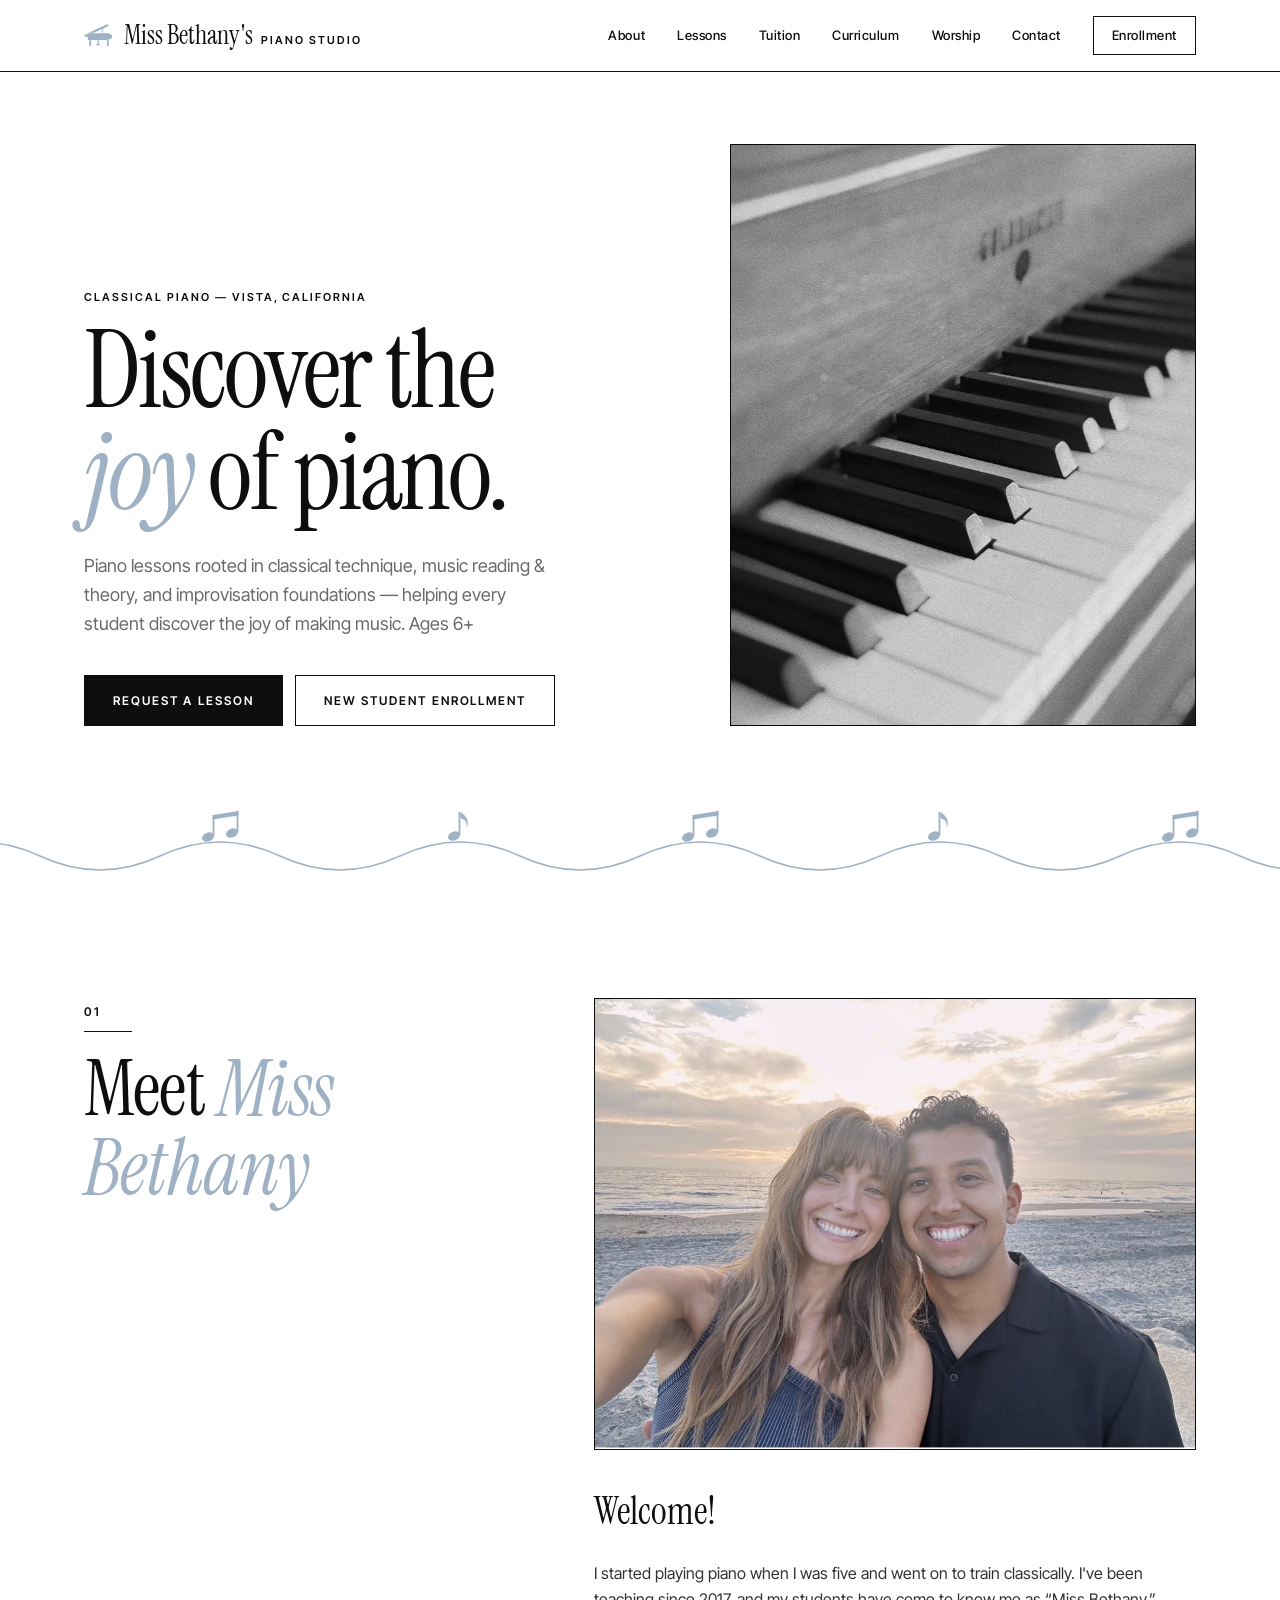
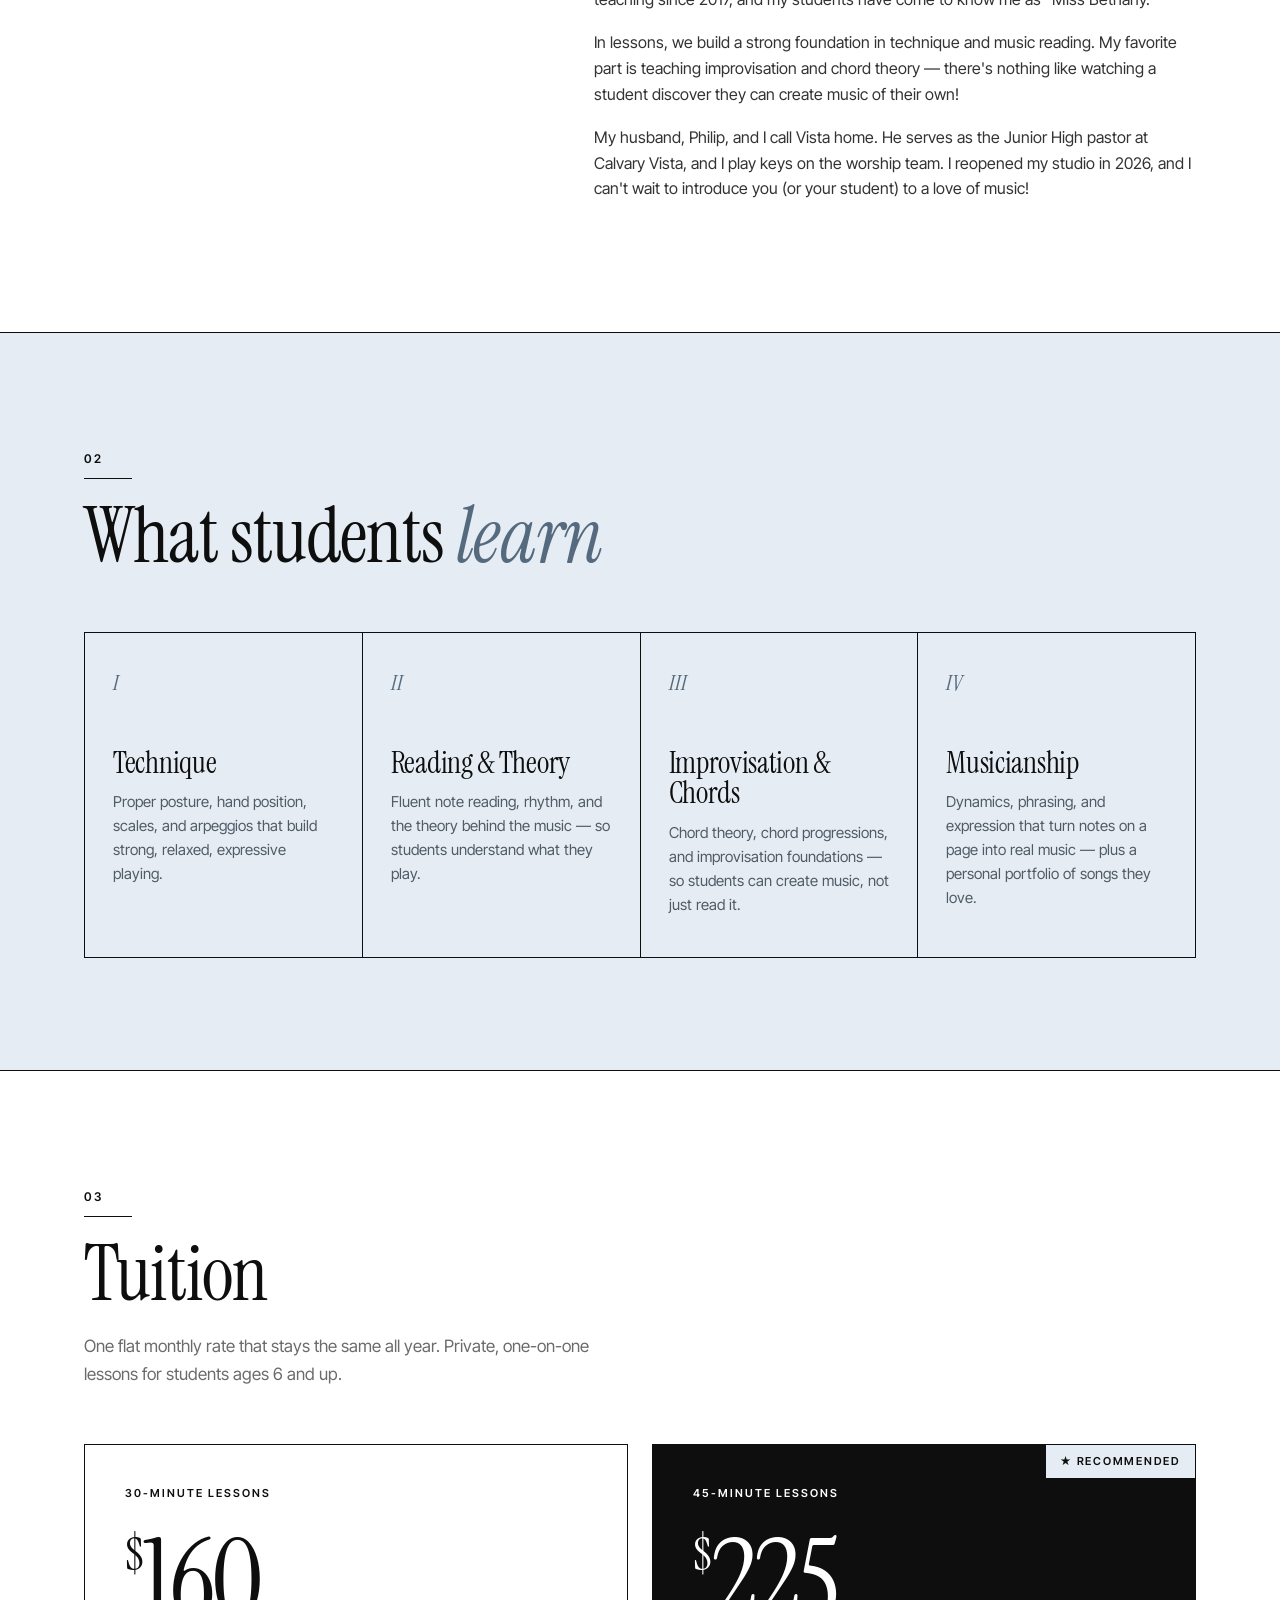
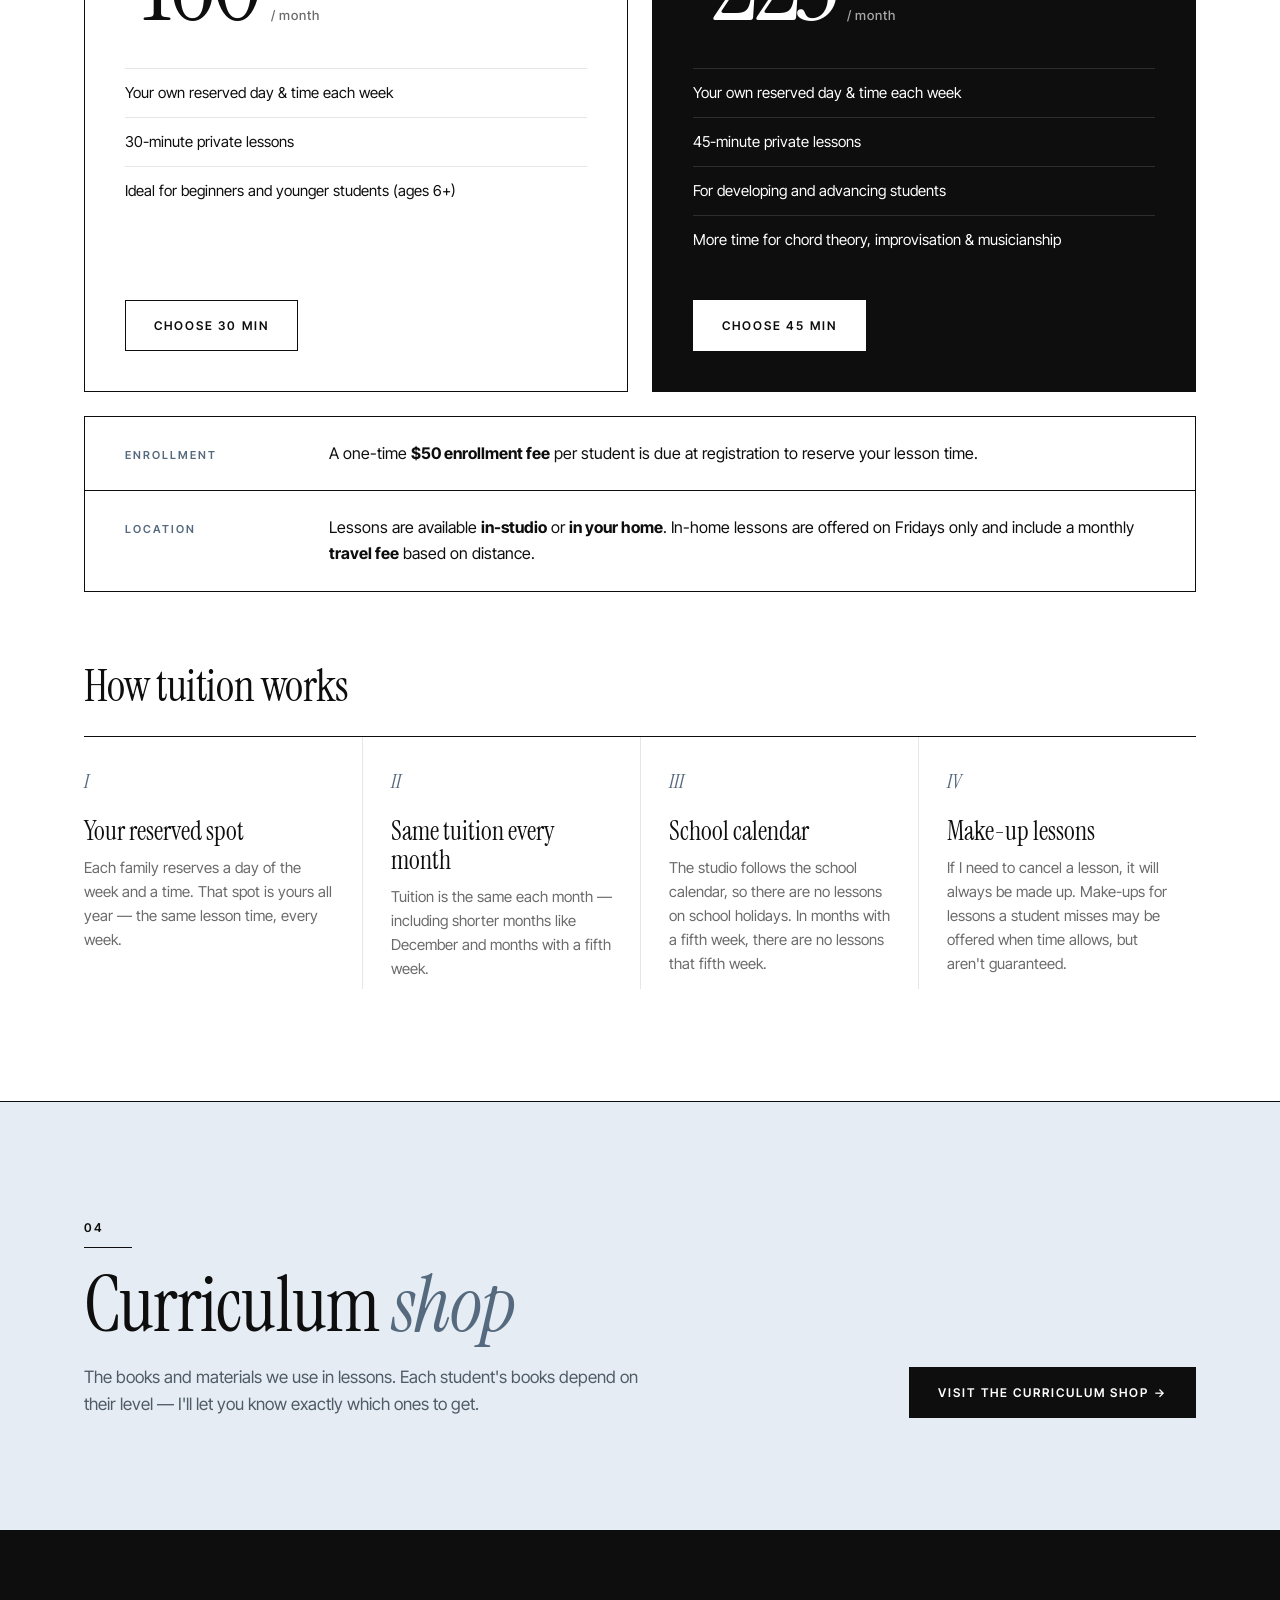
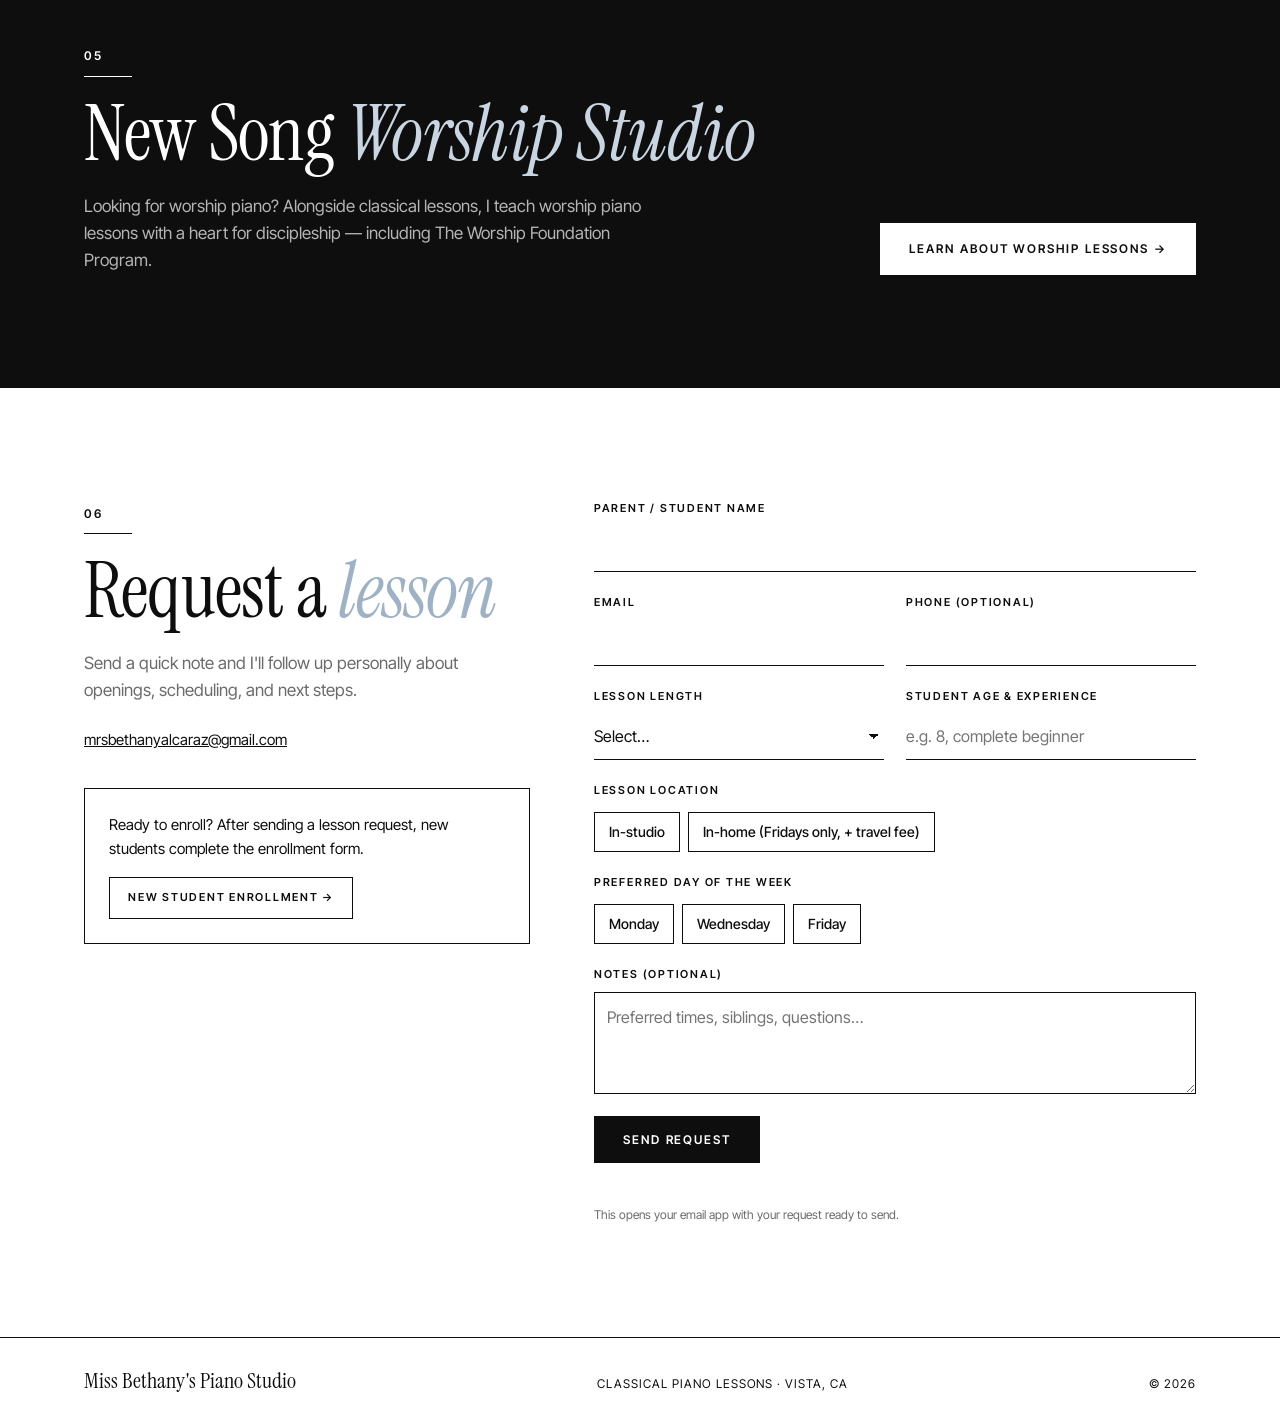
==== commit 092be3ad: "Bio: friendlier tone, greeting is just Welcome! Co-Authored-By: Claude Opus 5.5 <noreply@anthropic.c" ====
--- a/index.html
+++ b/index.html
@@ -92,24 +92,24 @@
             <img src="images/about.jpg" alt="Bethany and her husband, Philip" />
           </figure>
           <p class="pull">
-            Welcome! I'm Bethany!
-          </p>
-          <p>
-            I began playing piano at age five and went on to train
-            classically. I have been teaching since 2017, and my students have
+            Welcome!
+          </p>
+          <p>
+            I started playing piano when I was five and went on to train
+            classically. I've been teaching since 2017, and my students have
             come to know me as &ldquo;Miss Bethany.&rdquo;
           </p>
           <p>
-            Every student builds a strong foundation in technique and music
-            reading. I especially enjoy teaching improvisation and chord
-            theory, and helping students discover they can create music of
-            their own.
-          </p>
-          <p>
-            My husband, Philip, and I live in Vista, where he serves as the
-            Junior High pastor at Calvary Vista and I play keys on the worship
-            team. I reopened my studio in 2026 and look forward to introducing
-            you (or your student) to a love of music.
+            In lessons, we build a strong foundation in technique and music
+            reading. My favorite part is teaching improvisation and chord
+            theory &mdash; there's nothing like watching a student discover
+            they can create music of their own!
+          </p>
+          <p>
+            My husband, Philip, and I call Vista home. He serves as the Junior
+            High pastor at Calvary Vista, and I play keys on the worship team.
+            I reopened my studio in 2026, and I can't wait to introduce you (or
+            your student) to a love of music!
           </p>
         </div>
       </div>
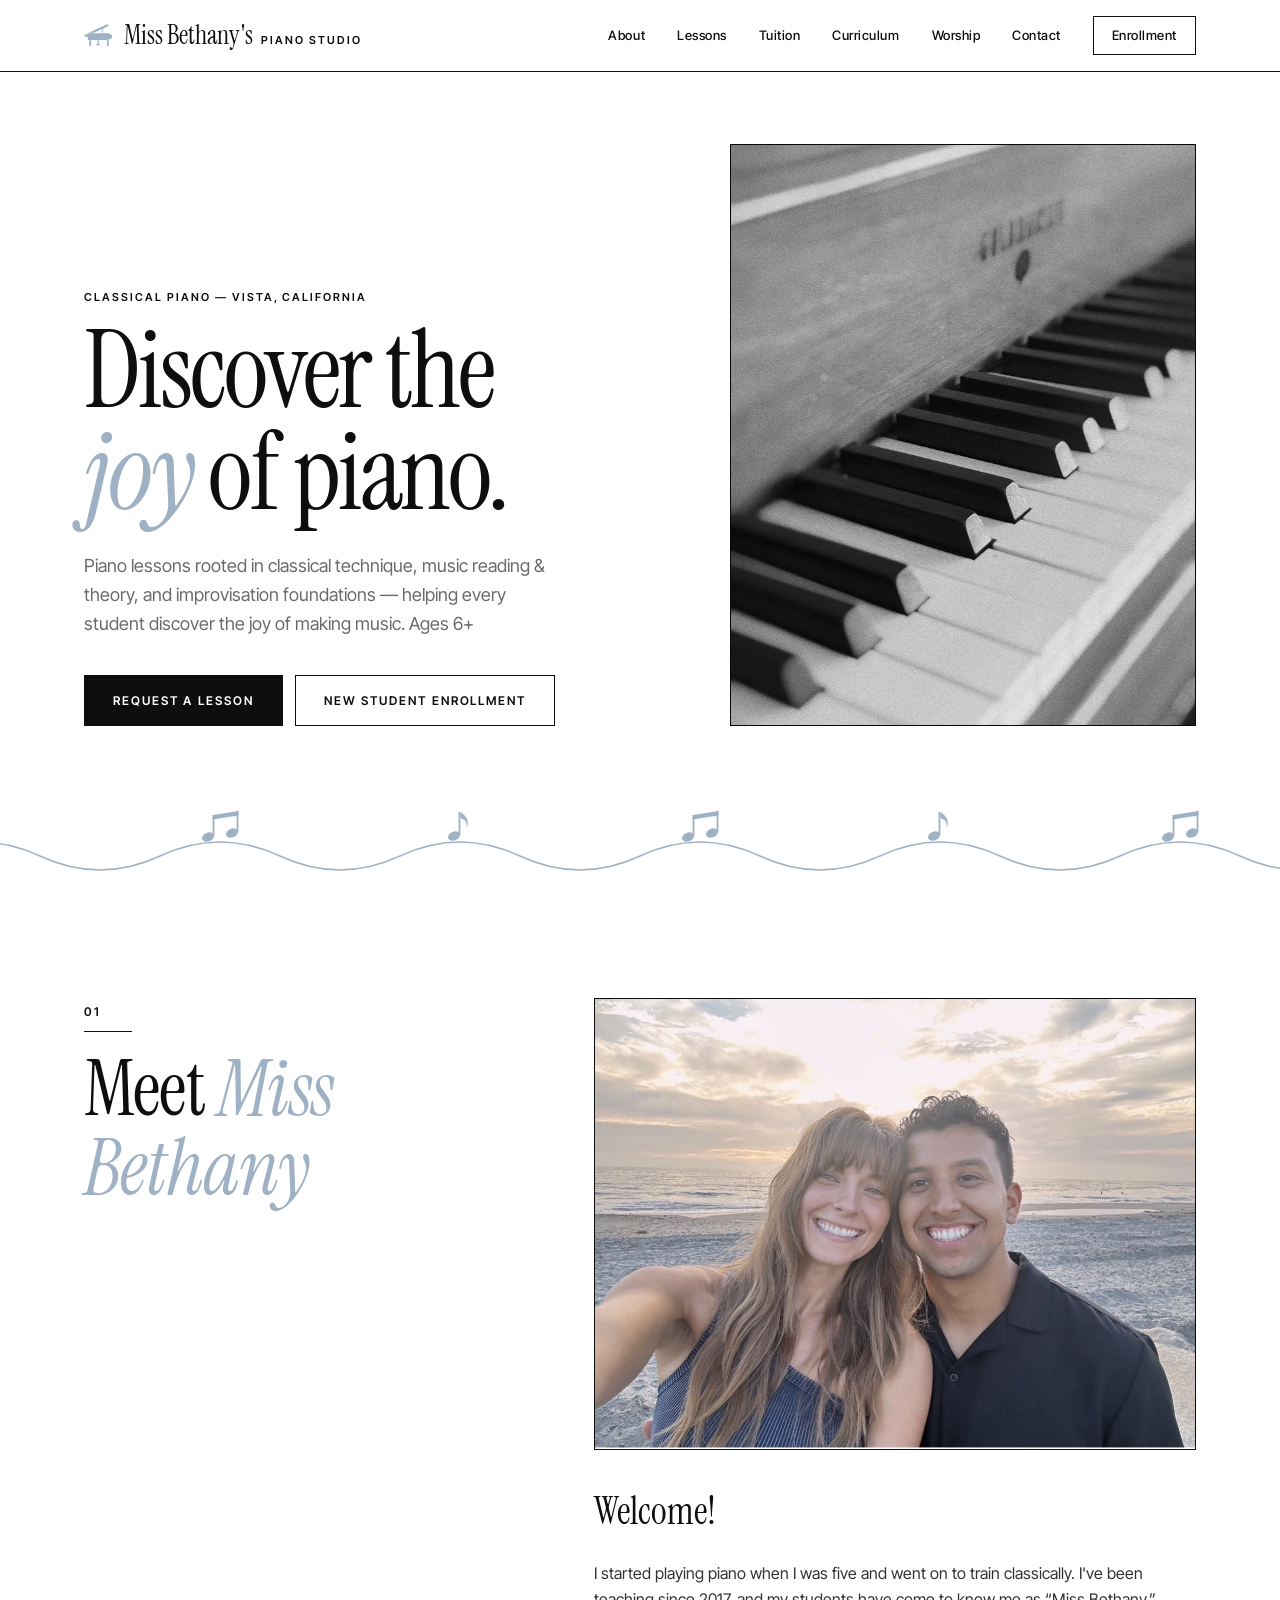
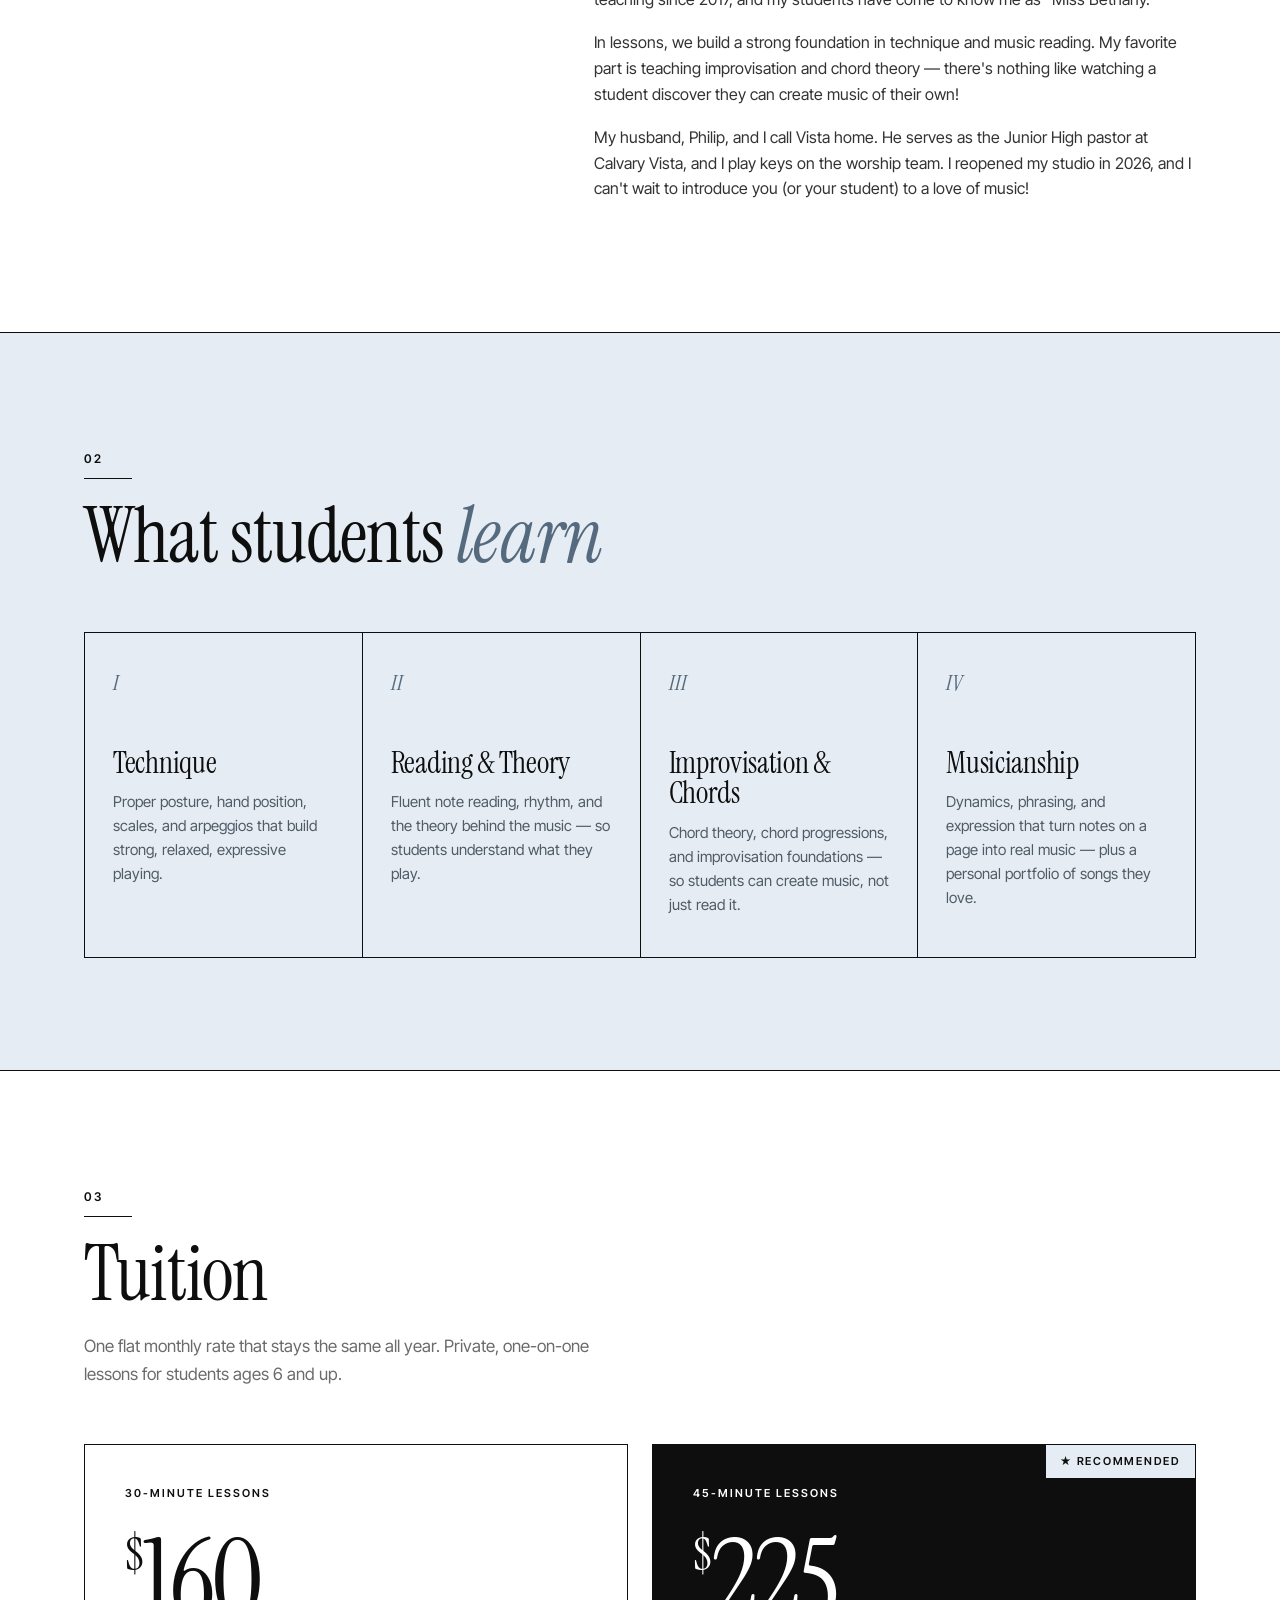
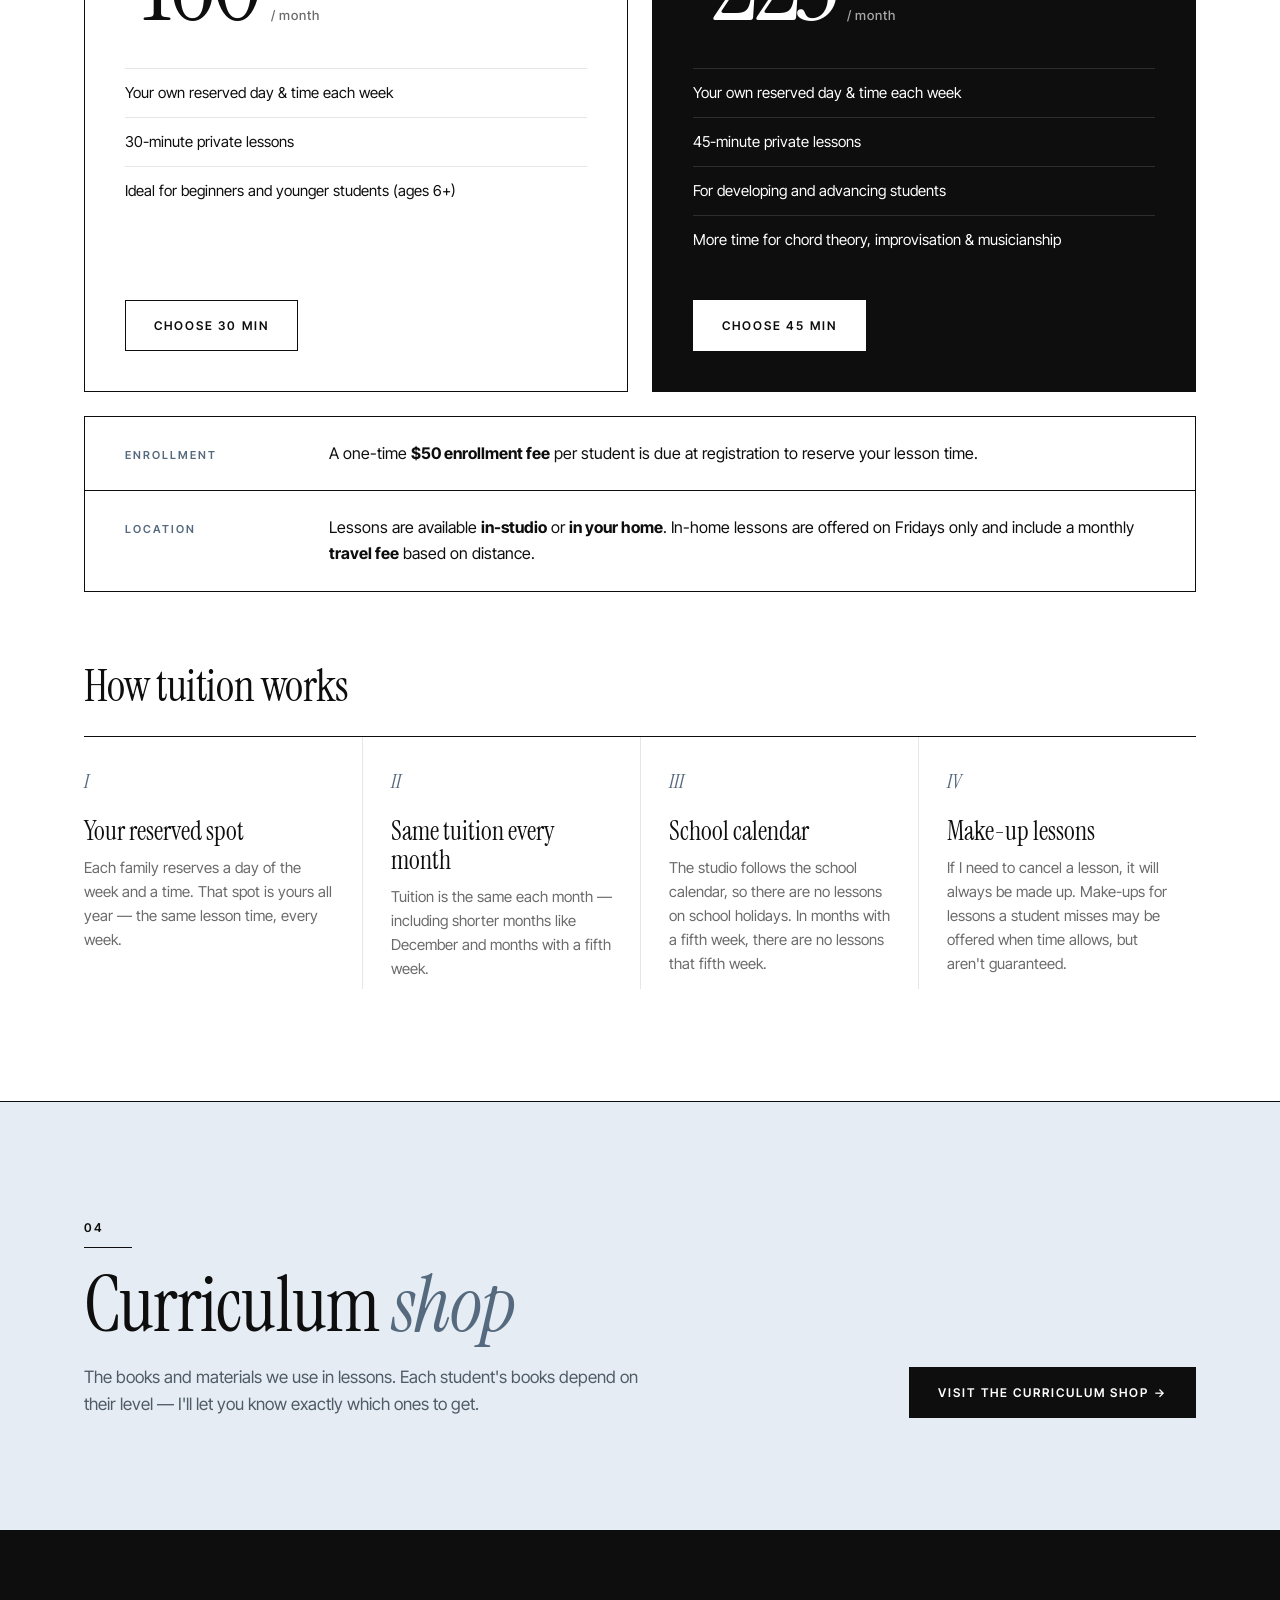
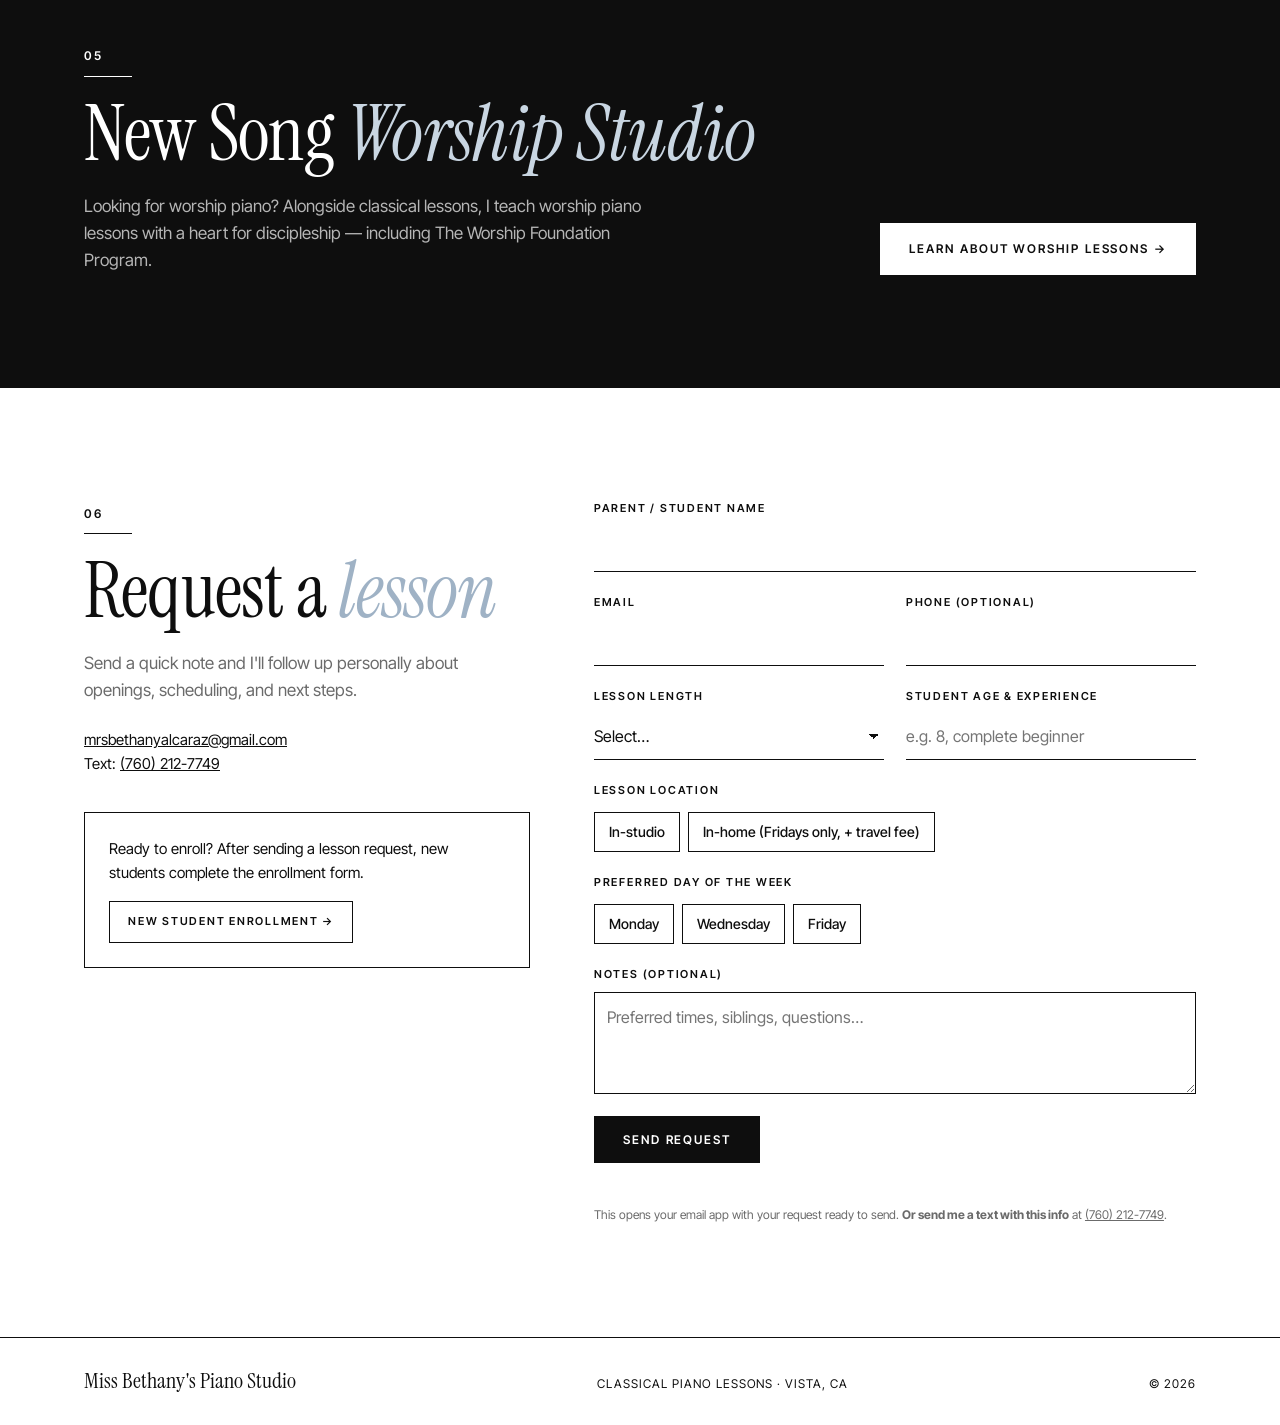
==== commit 8942abc2: "Request a lesson: add text option Co-Authored-By: Claude Opus 5.5 <noreply@anthropic.com> Claude-Ses" ====
--- a/index.html
+++ b/index.html
@@ -282,7 +282,8 @@
             scheduling, and next steps.
           </p>
           <p class="contact-line">
-            <a href="mailto:mrsbethanyalcaraz@gmail.com">mrsbethanyalcaraz@gmail.com</a>
+            <a href="mailto:mrsbethanyalcaraz@gmail.com">mrsbethanyalcaraz@gmail.com</a><br />
+            Text: <a href="sms:+17602127749">(760) 212-7749</a>
           </p>
           <div class="intake-cta">
             <p>Ready to enroll? After sending a lesson request, new students complete the enrollment form.</p>
@@ -341,6 +342,8 @@
           <button type="submit" class="btn btn-solid">Send Request</button>
           <p class="fine-print">
             This opens your email app with your request ready to send.
+            <strong>Or send me a text with this info</strong> at
+            <a href="sms:+17602127749">(760) 212-7749</a>.
           </p>
         </form>
       </div>
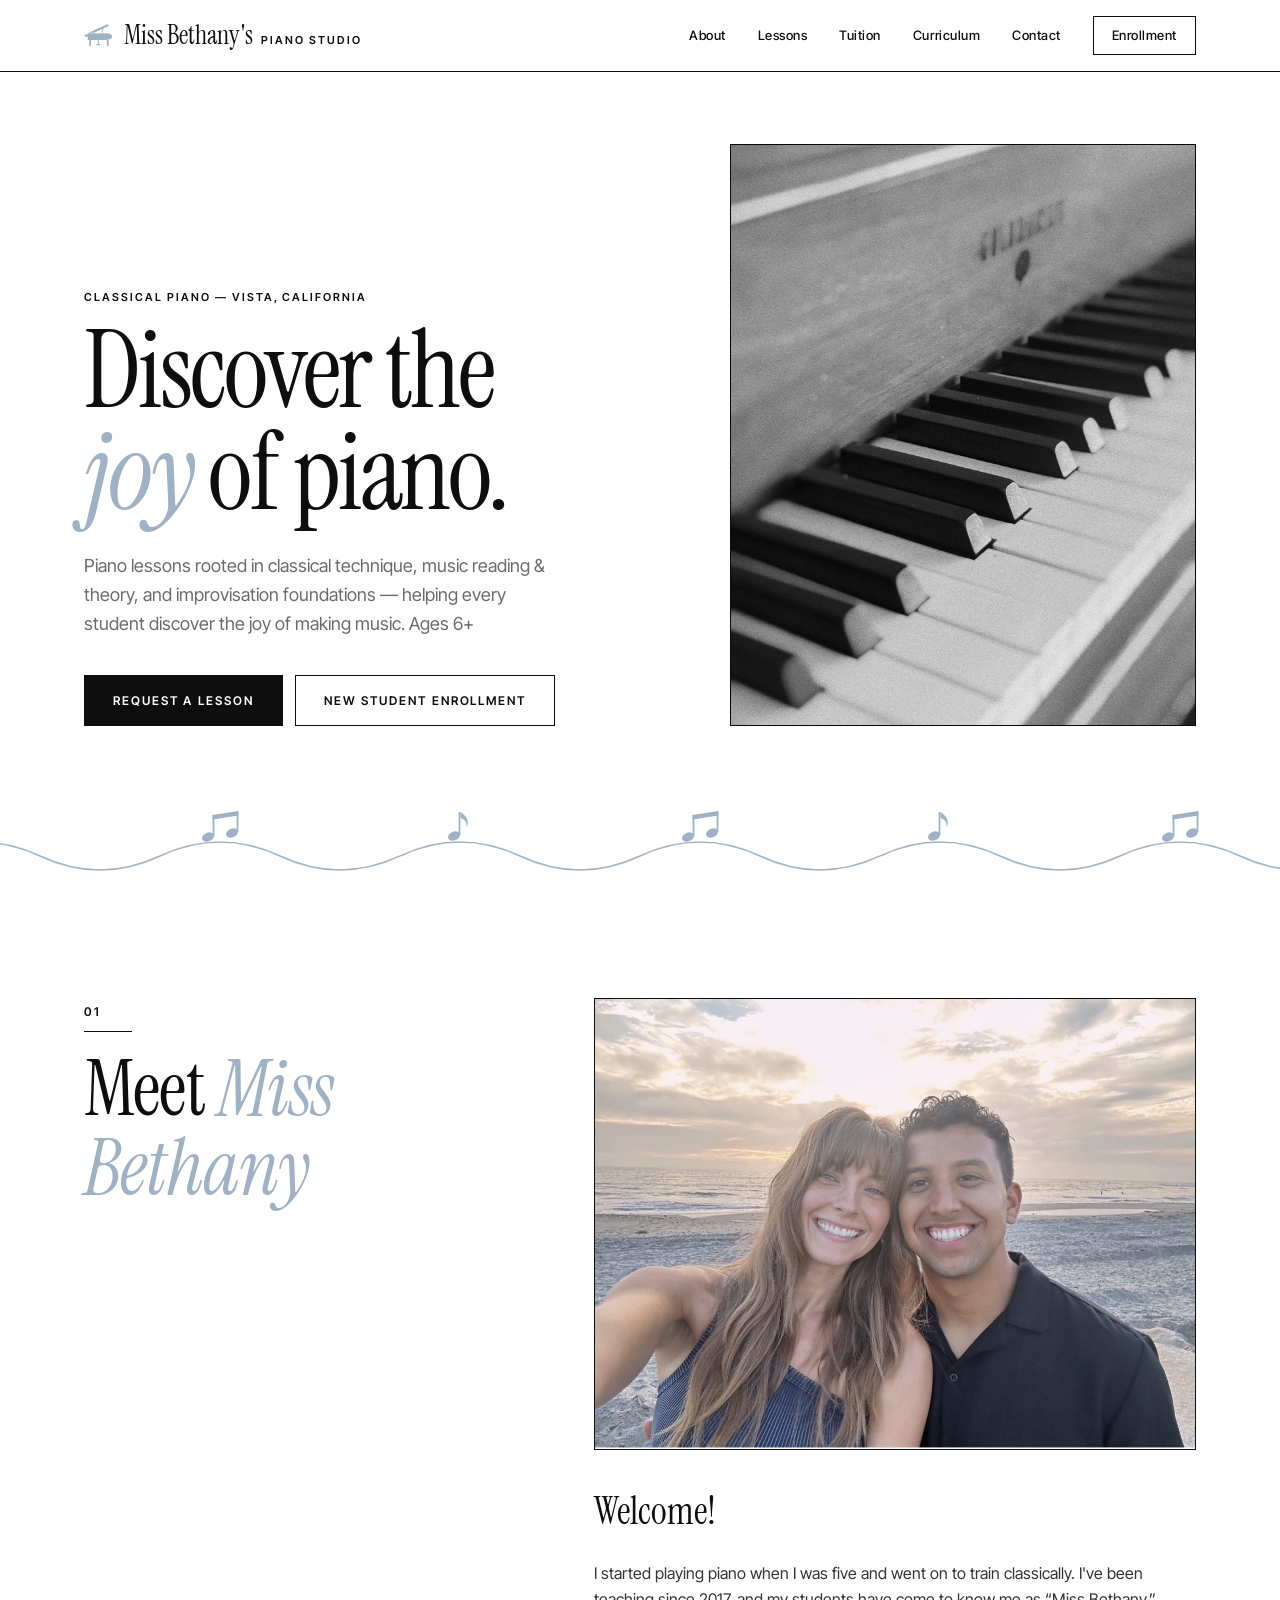
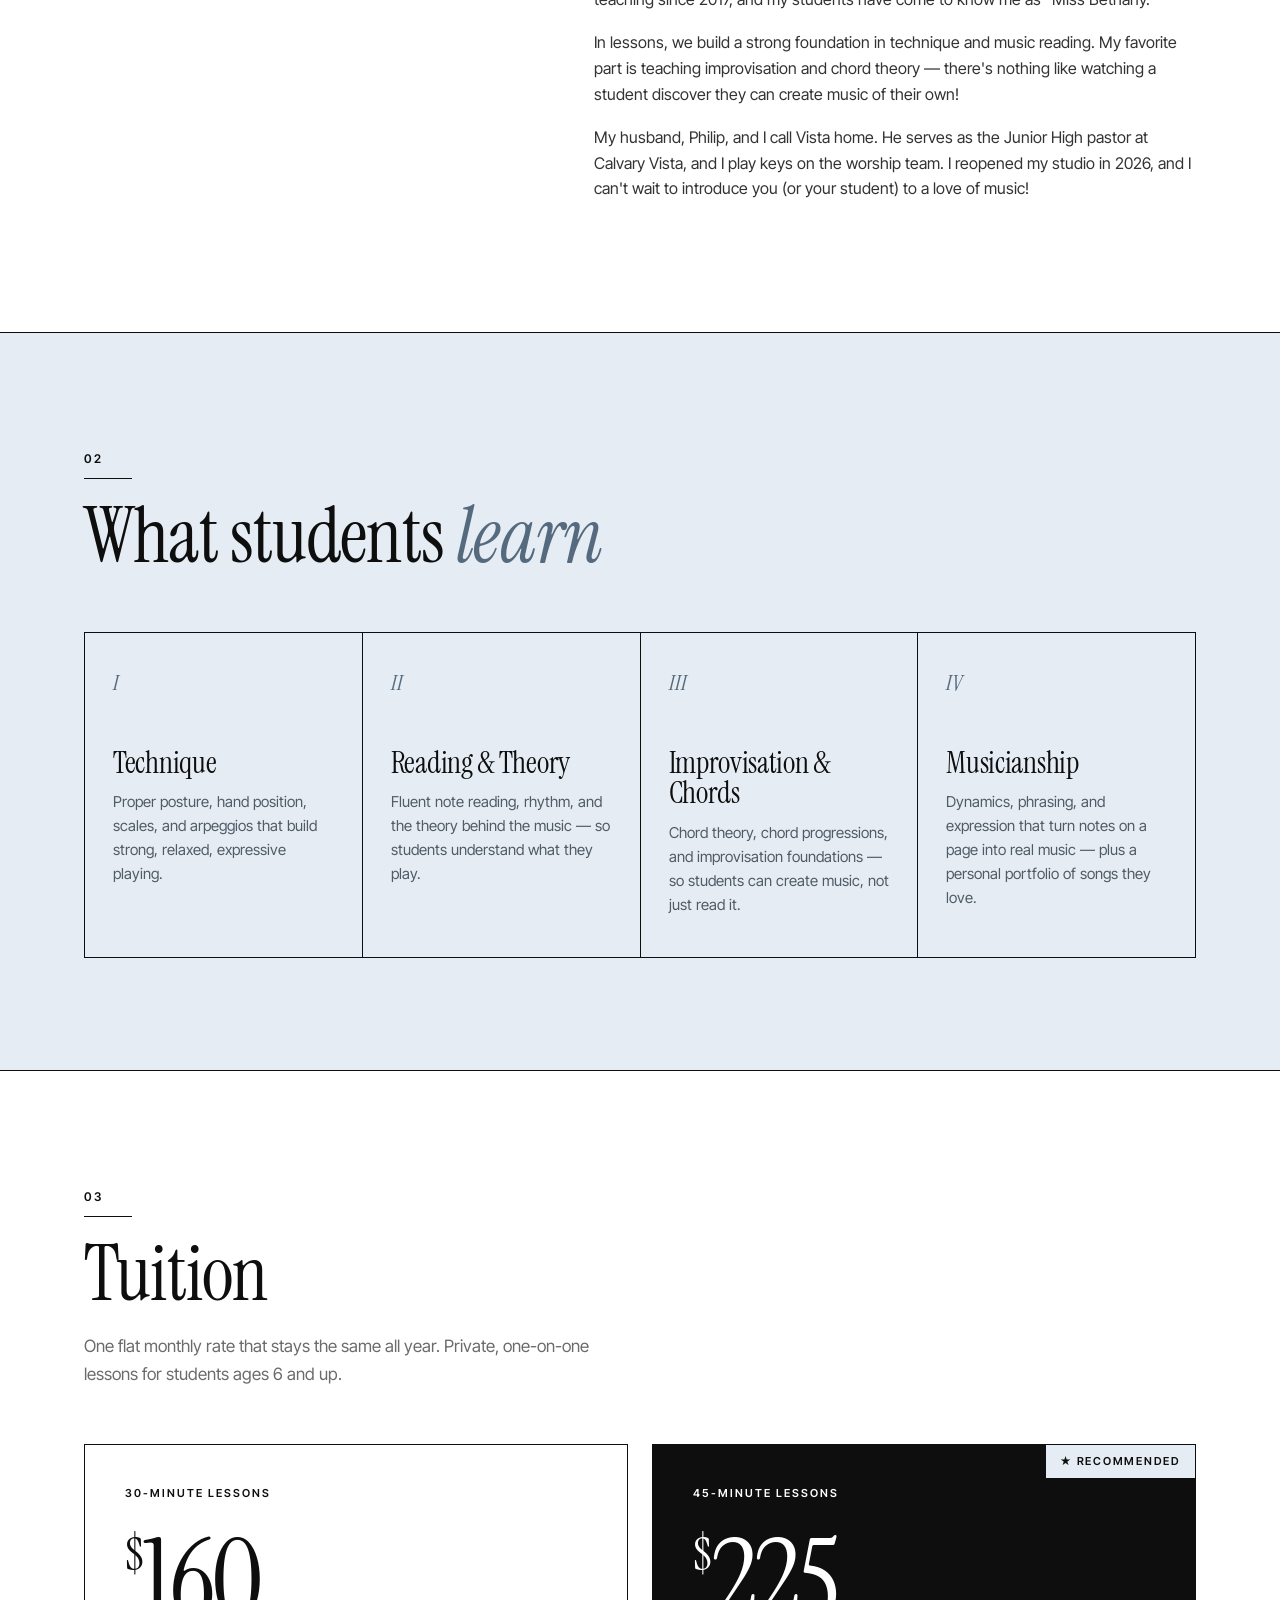
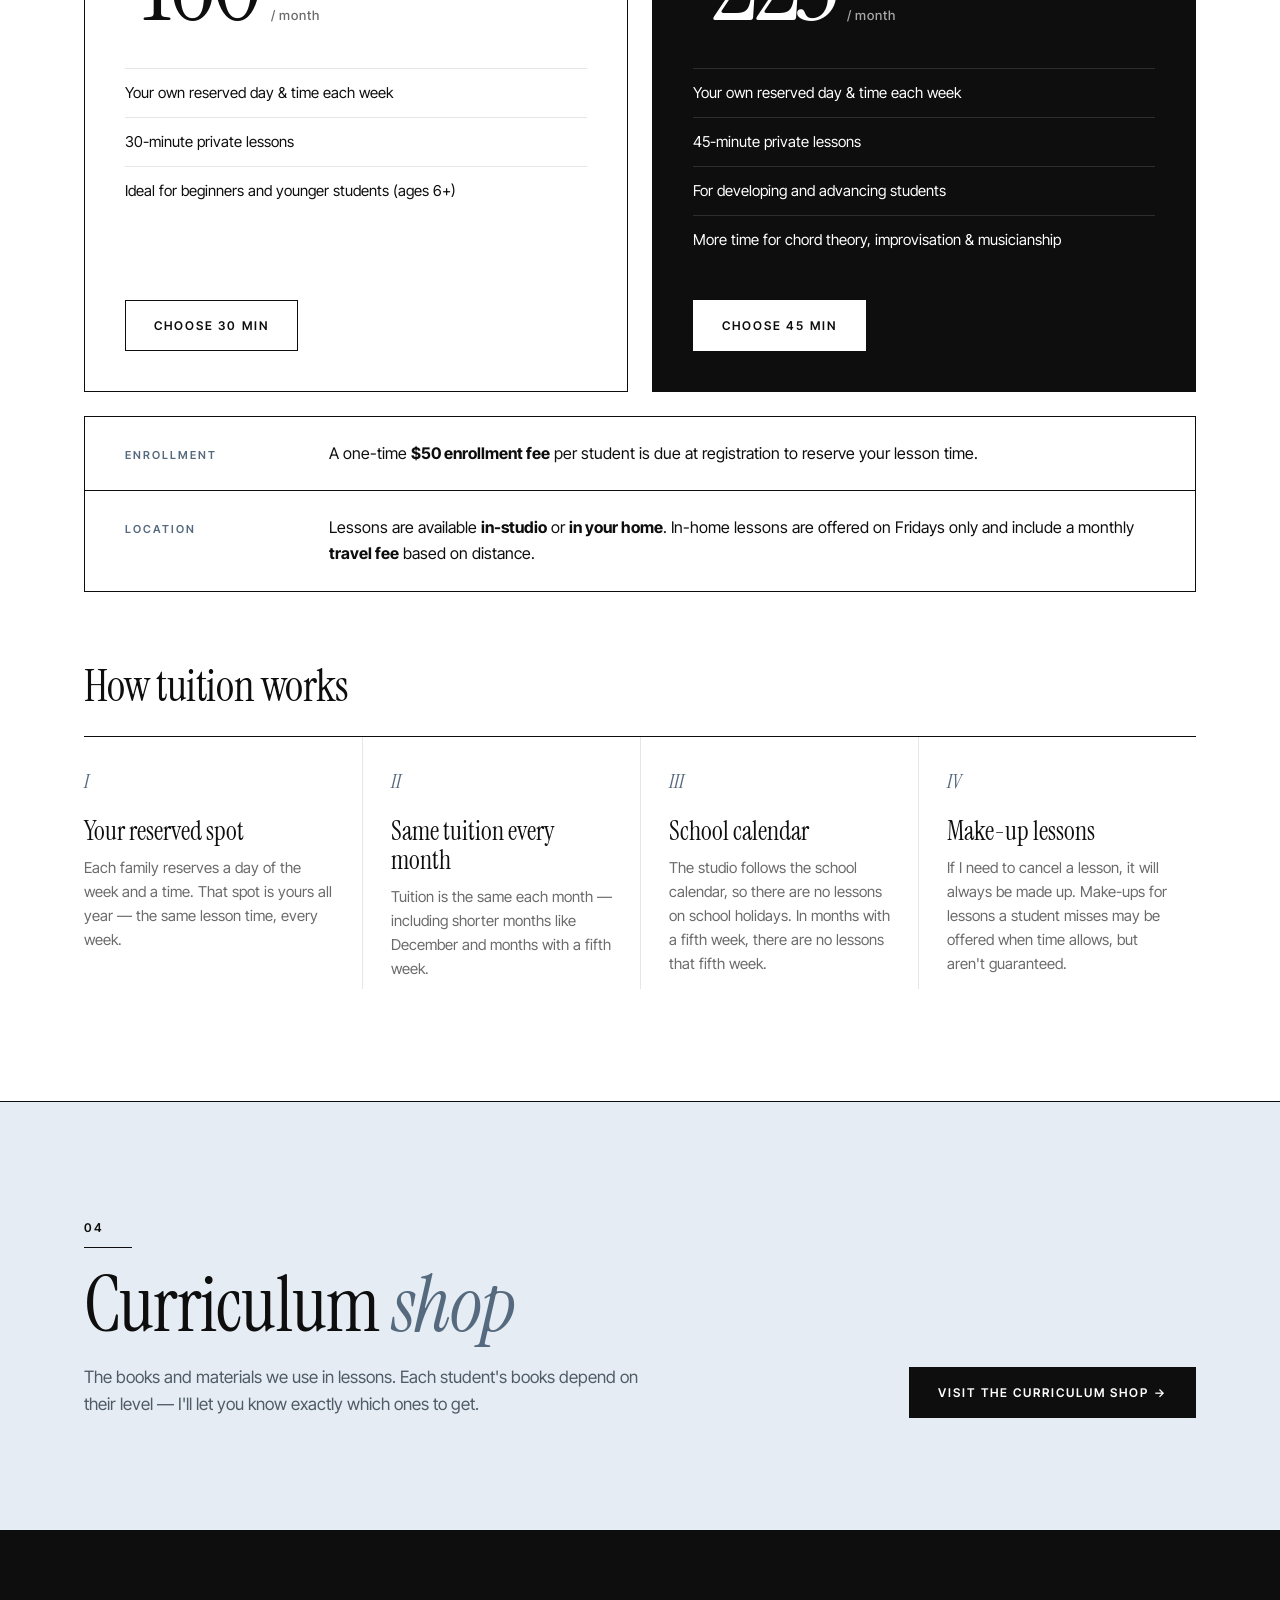
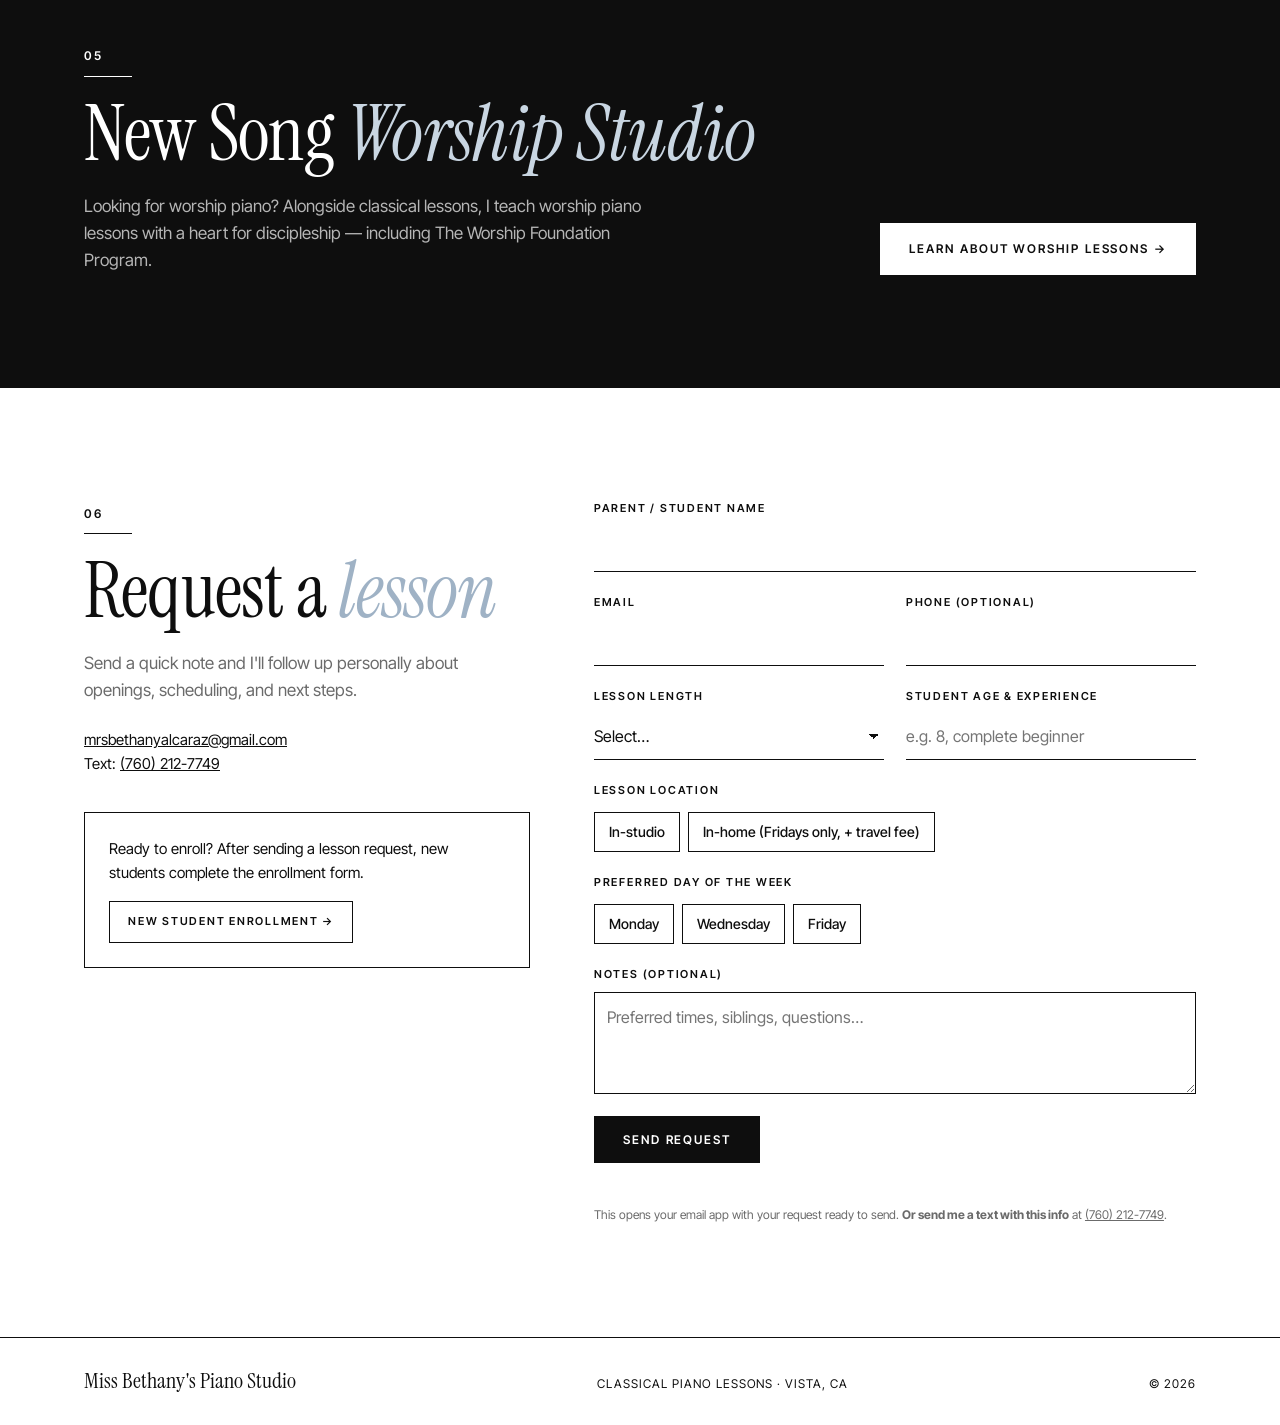
==== commit e8479f7c: "Remove Worship from top menu (homepage section stays) Co-Authored-By: Claude Opus 5.5 <noreply@anthr" ====
--- a/index.html
+++ b/index.html
@@ -44,7 +44,6 @@
         <a href="#lessons">Lessons</a>
         <a href="#tuition">Tuition</a>
         <a href="curriculum.html">Curriculum</a>
-        <a href="worship.html">Worship</a>
         <a href="#enroll">Contact</a>
         <a class="nav-cta" href="intake.html">Enrollment</a>
       </nav>
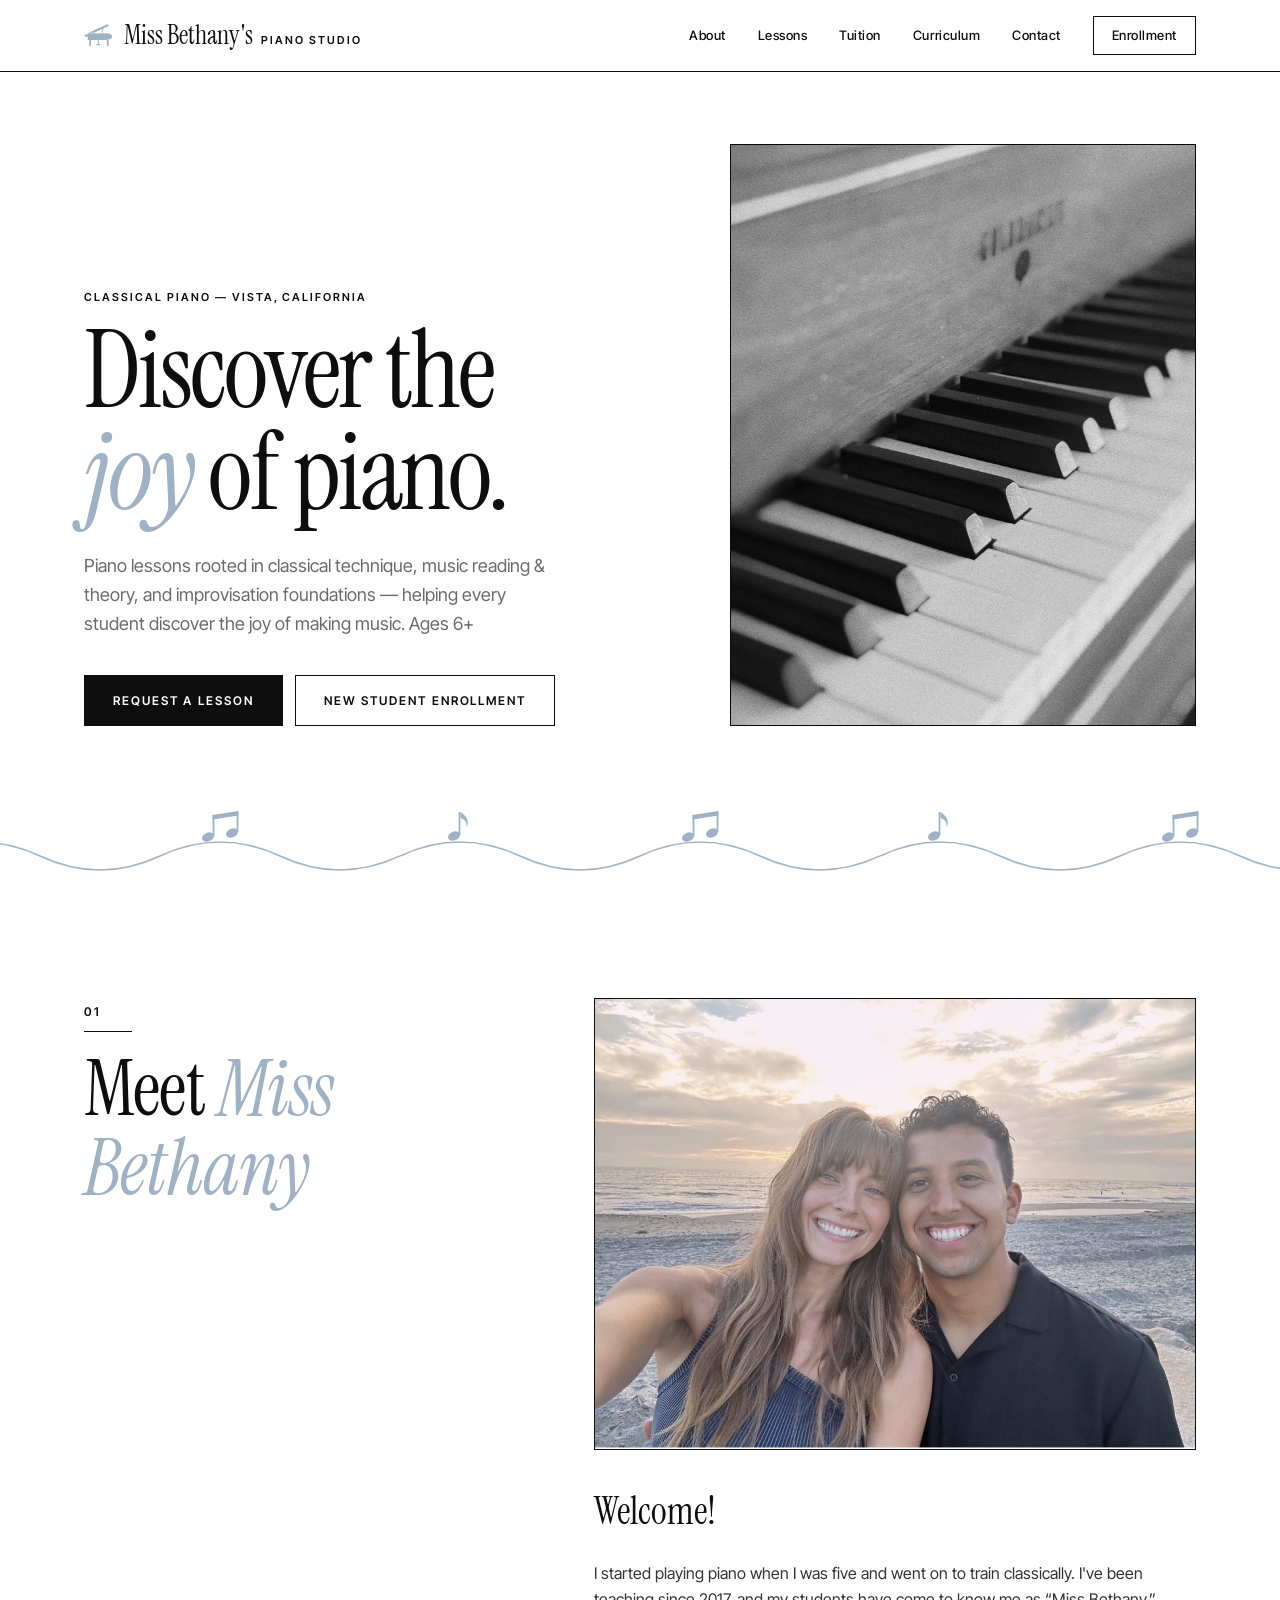
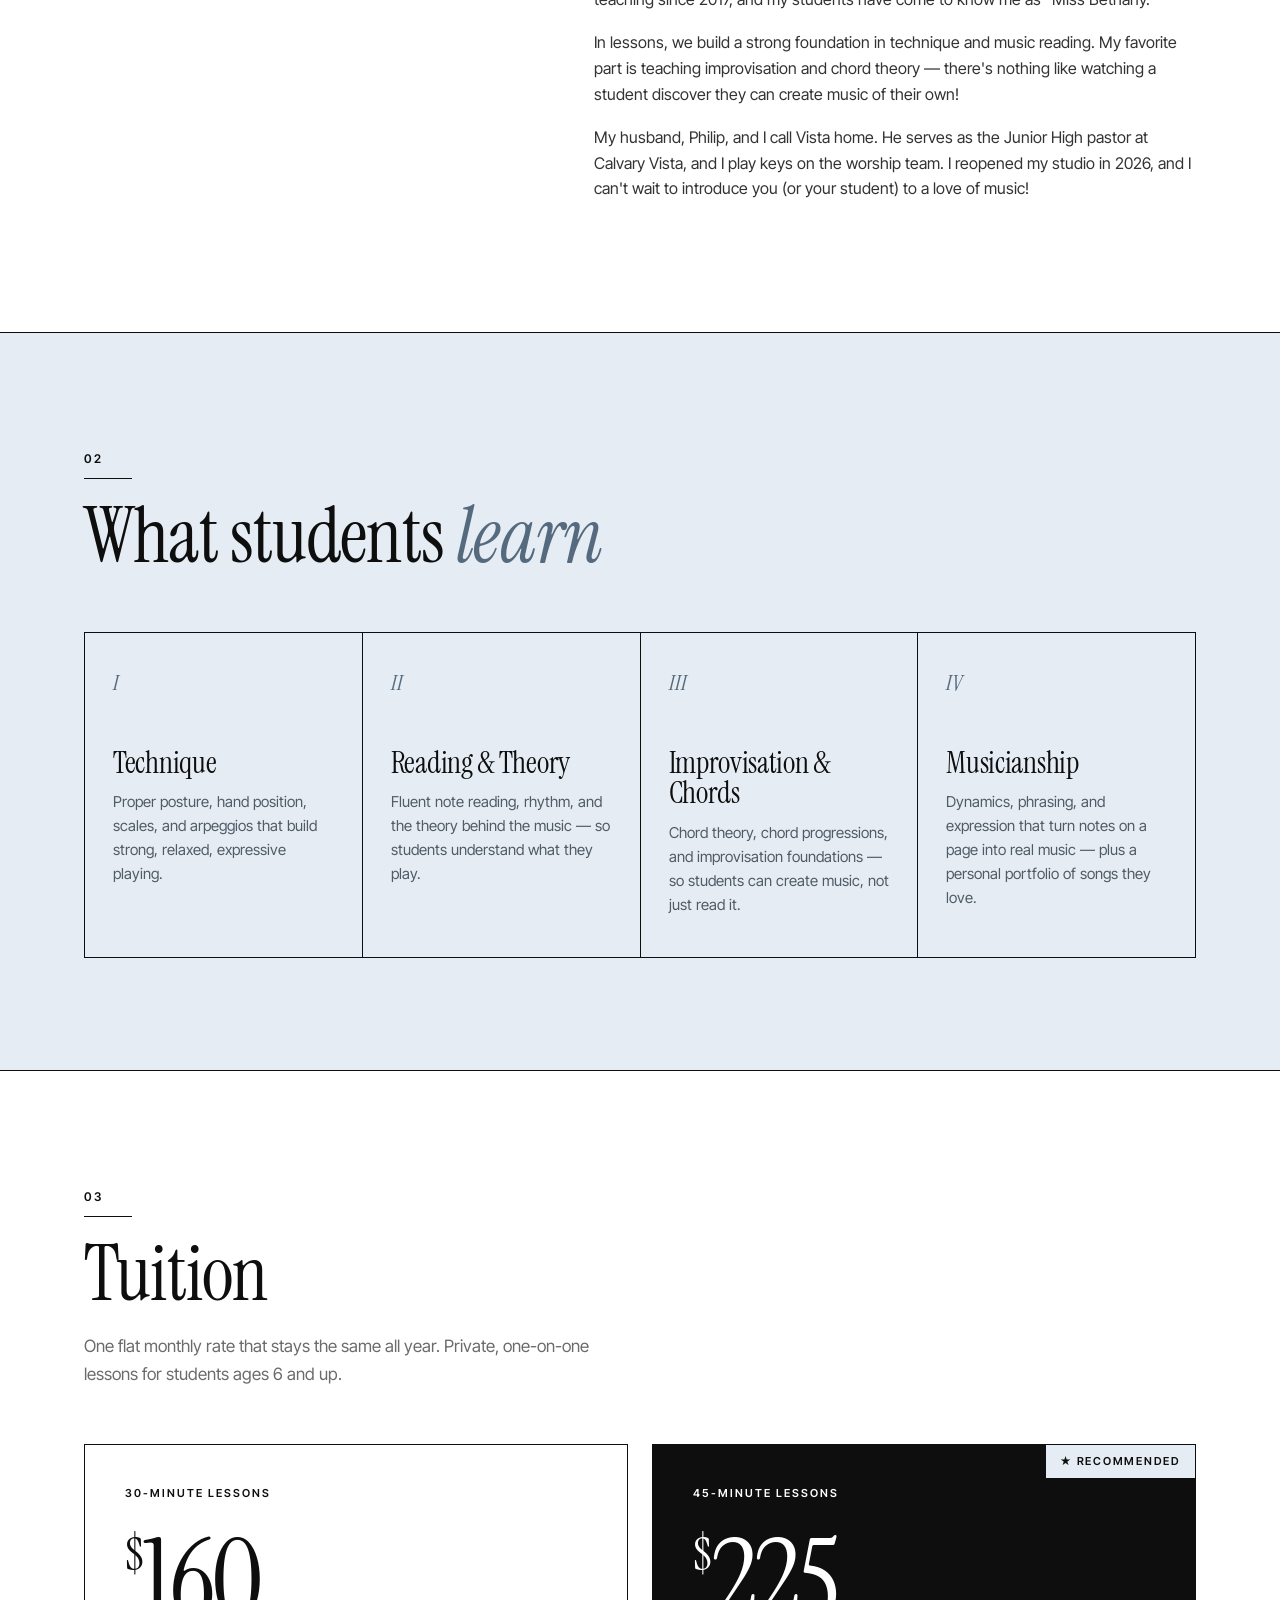
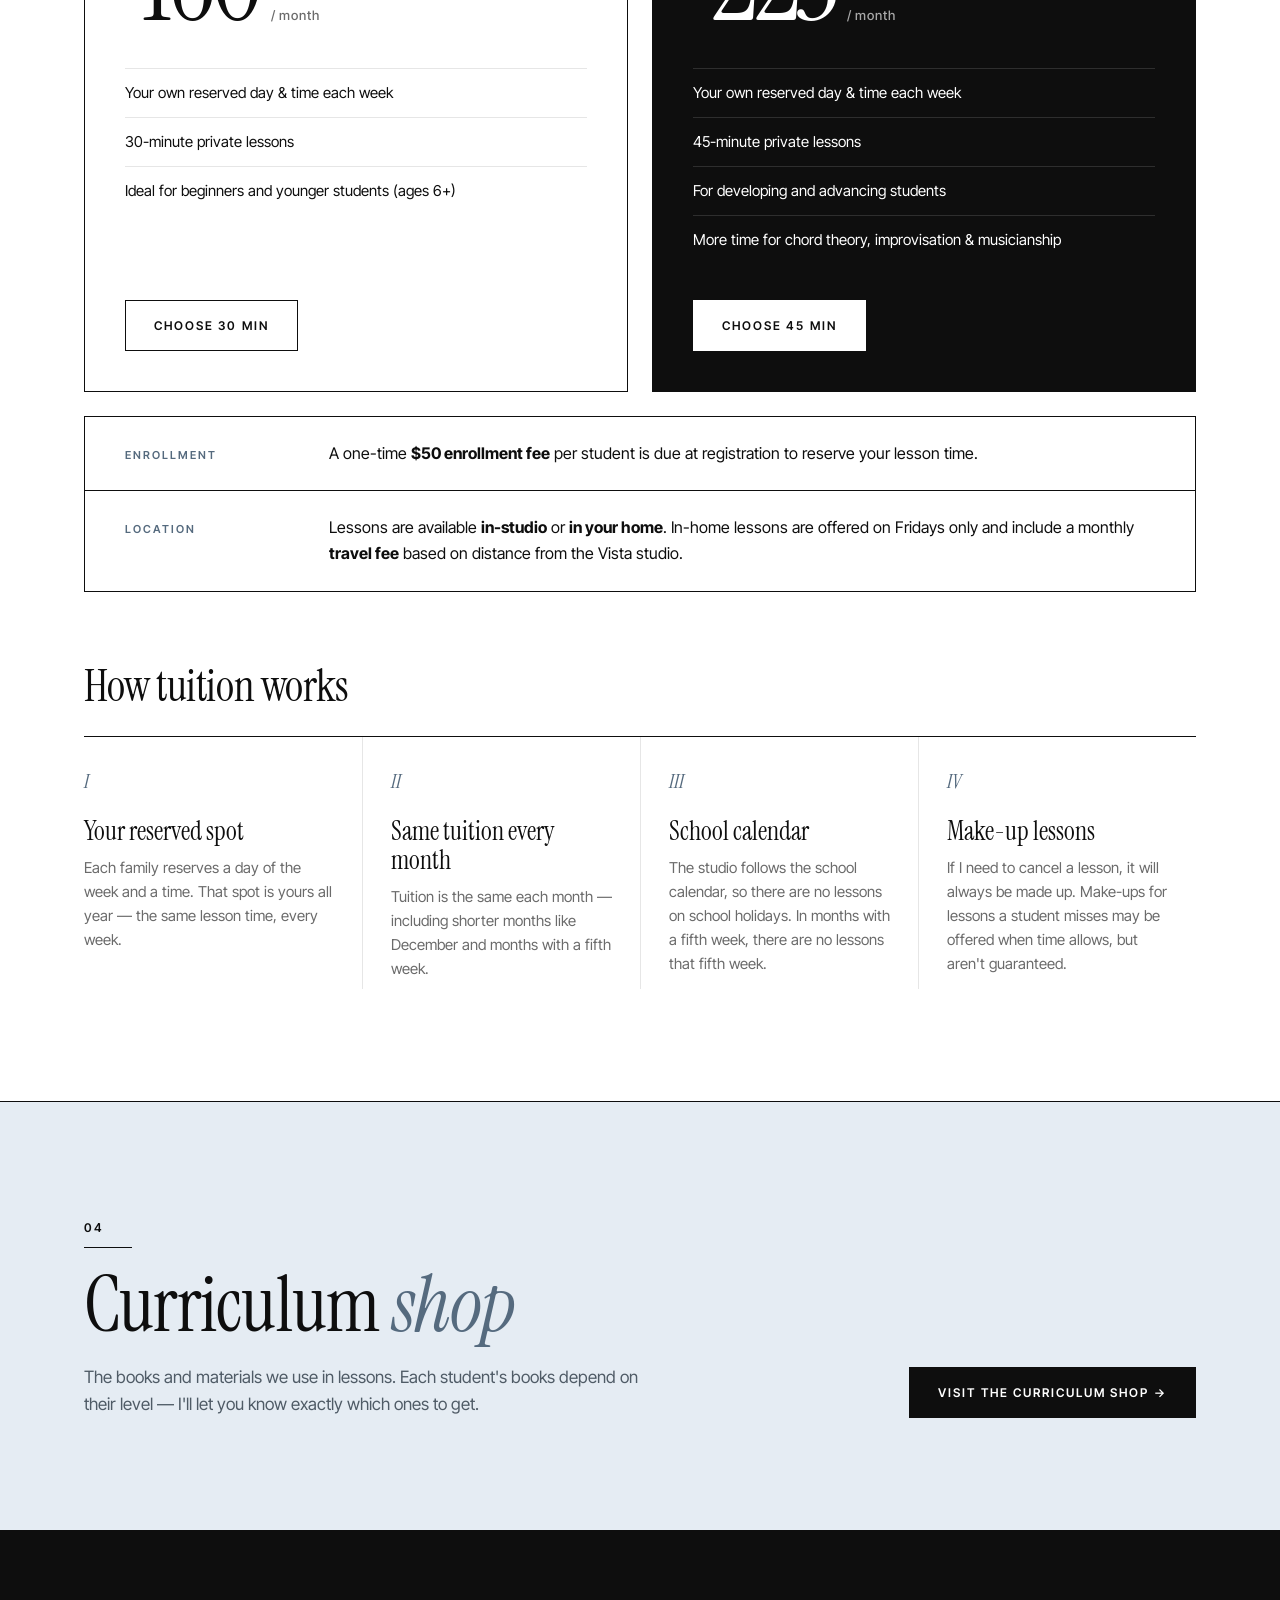
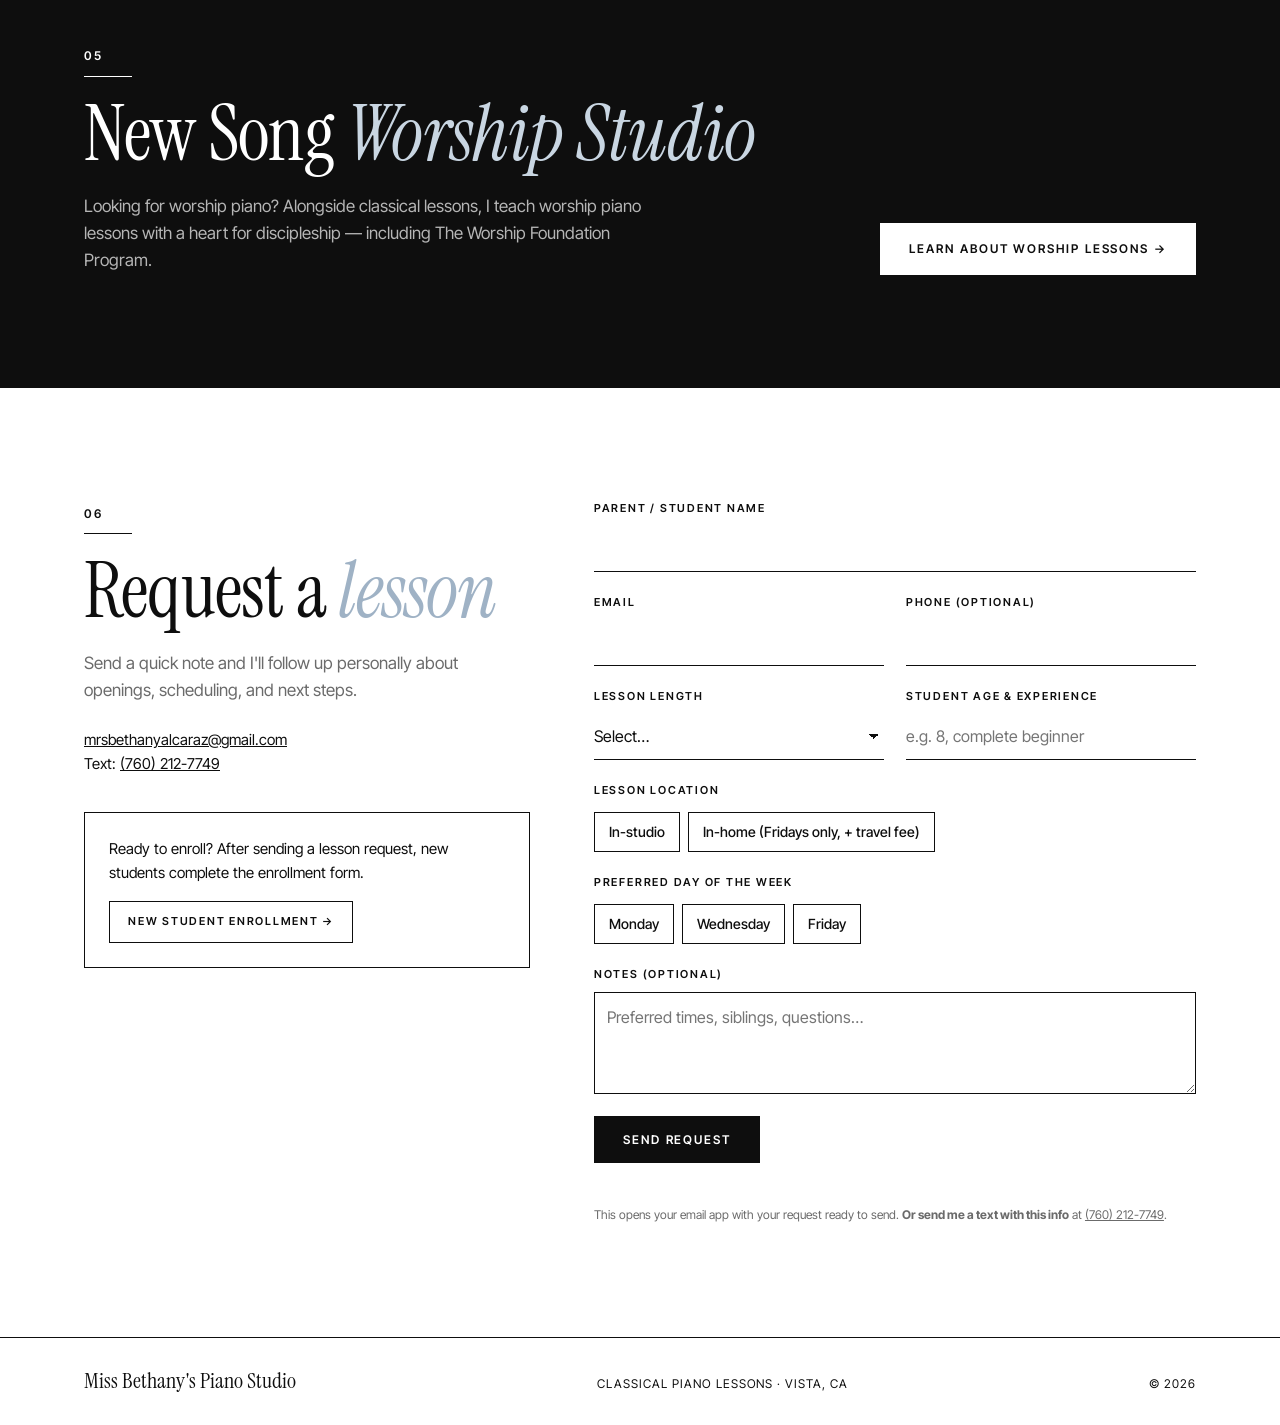
==== commit 5f77206e: "Travel fee: based on distance from the Vista studio Co-Authored-By: Claude Opus 5.5 <noreply@anthrop" ====
--- a/index.html
+++ b/index.html
@@ -194,7 +194,7 @@
             Lessons are available <strong>in-studio</strong> or
             <strong>in your home</strong>. In-home lessons are offered on
             Fridays only and include a monthly <strong>travel fee</strong> based on
-            distance.
+            distance from the Vista studio.
           </p>
         </div>
 
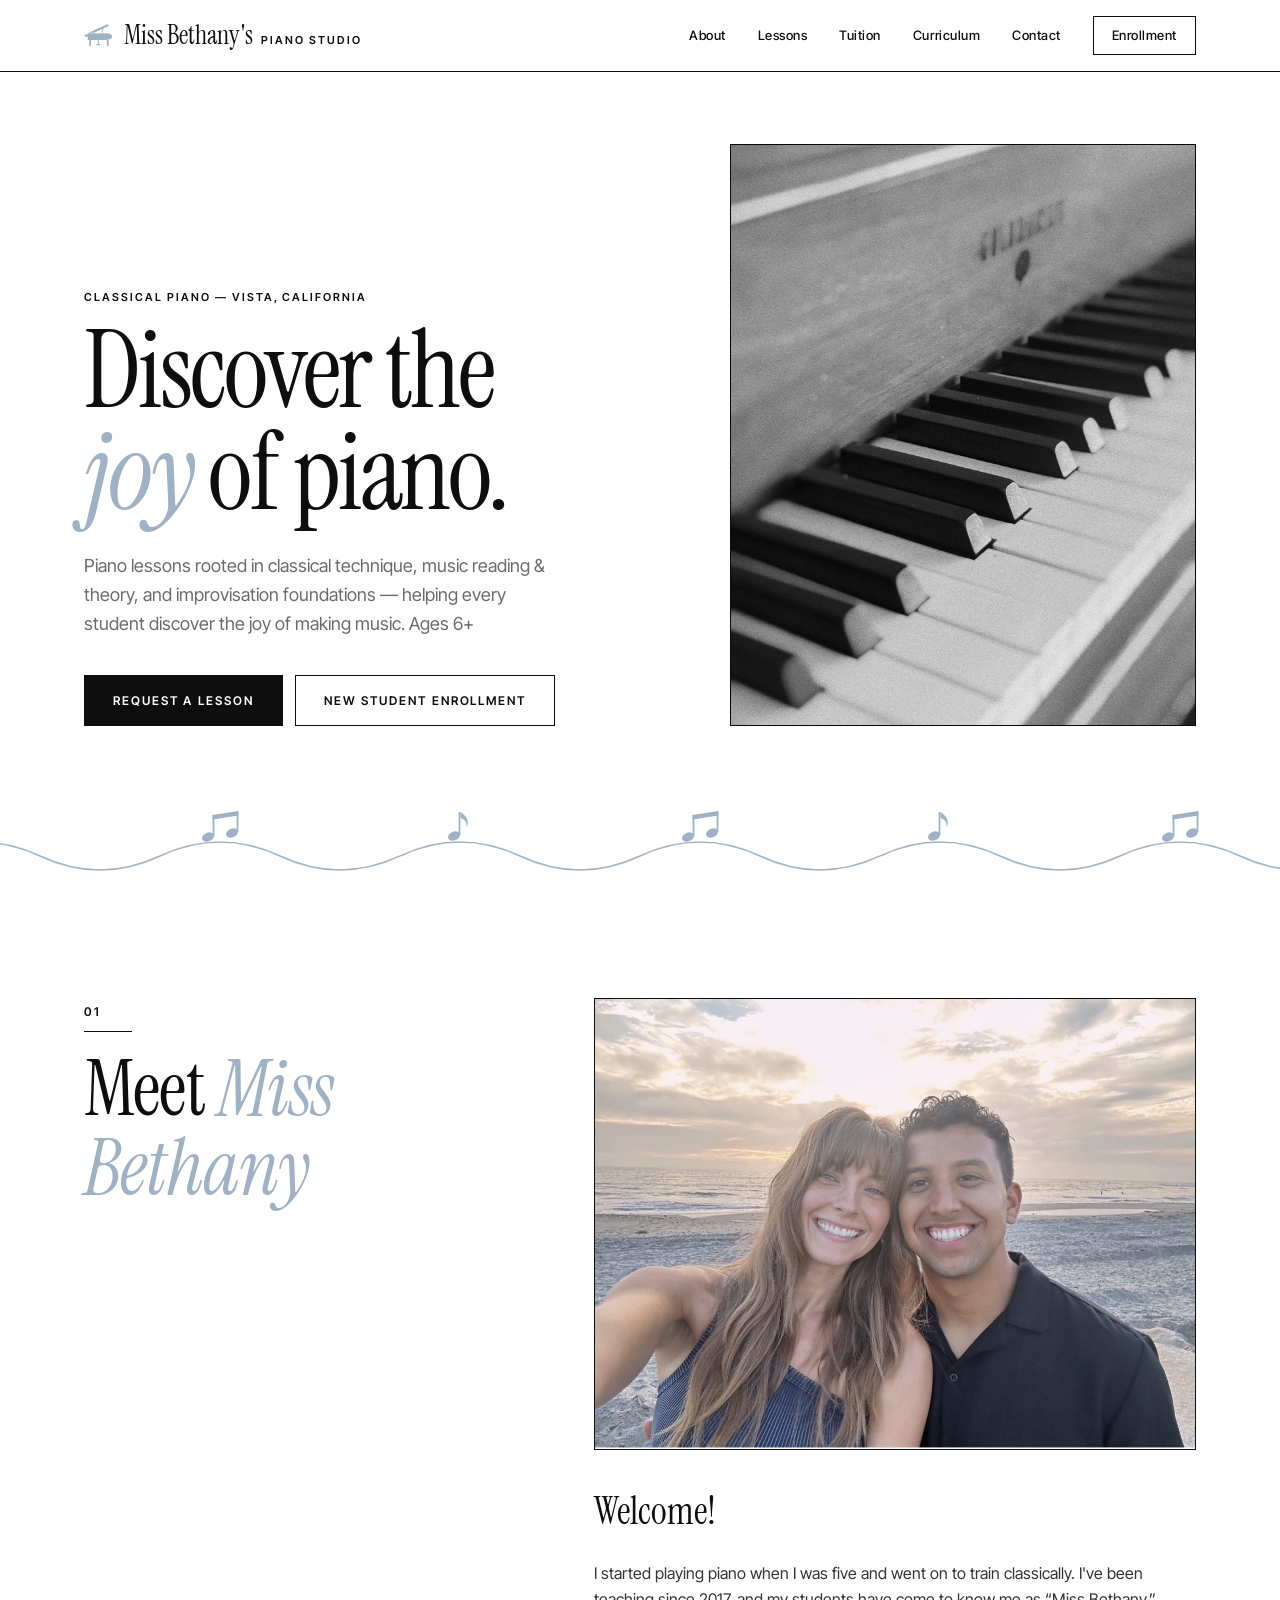
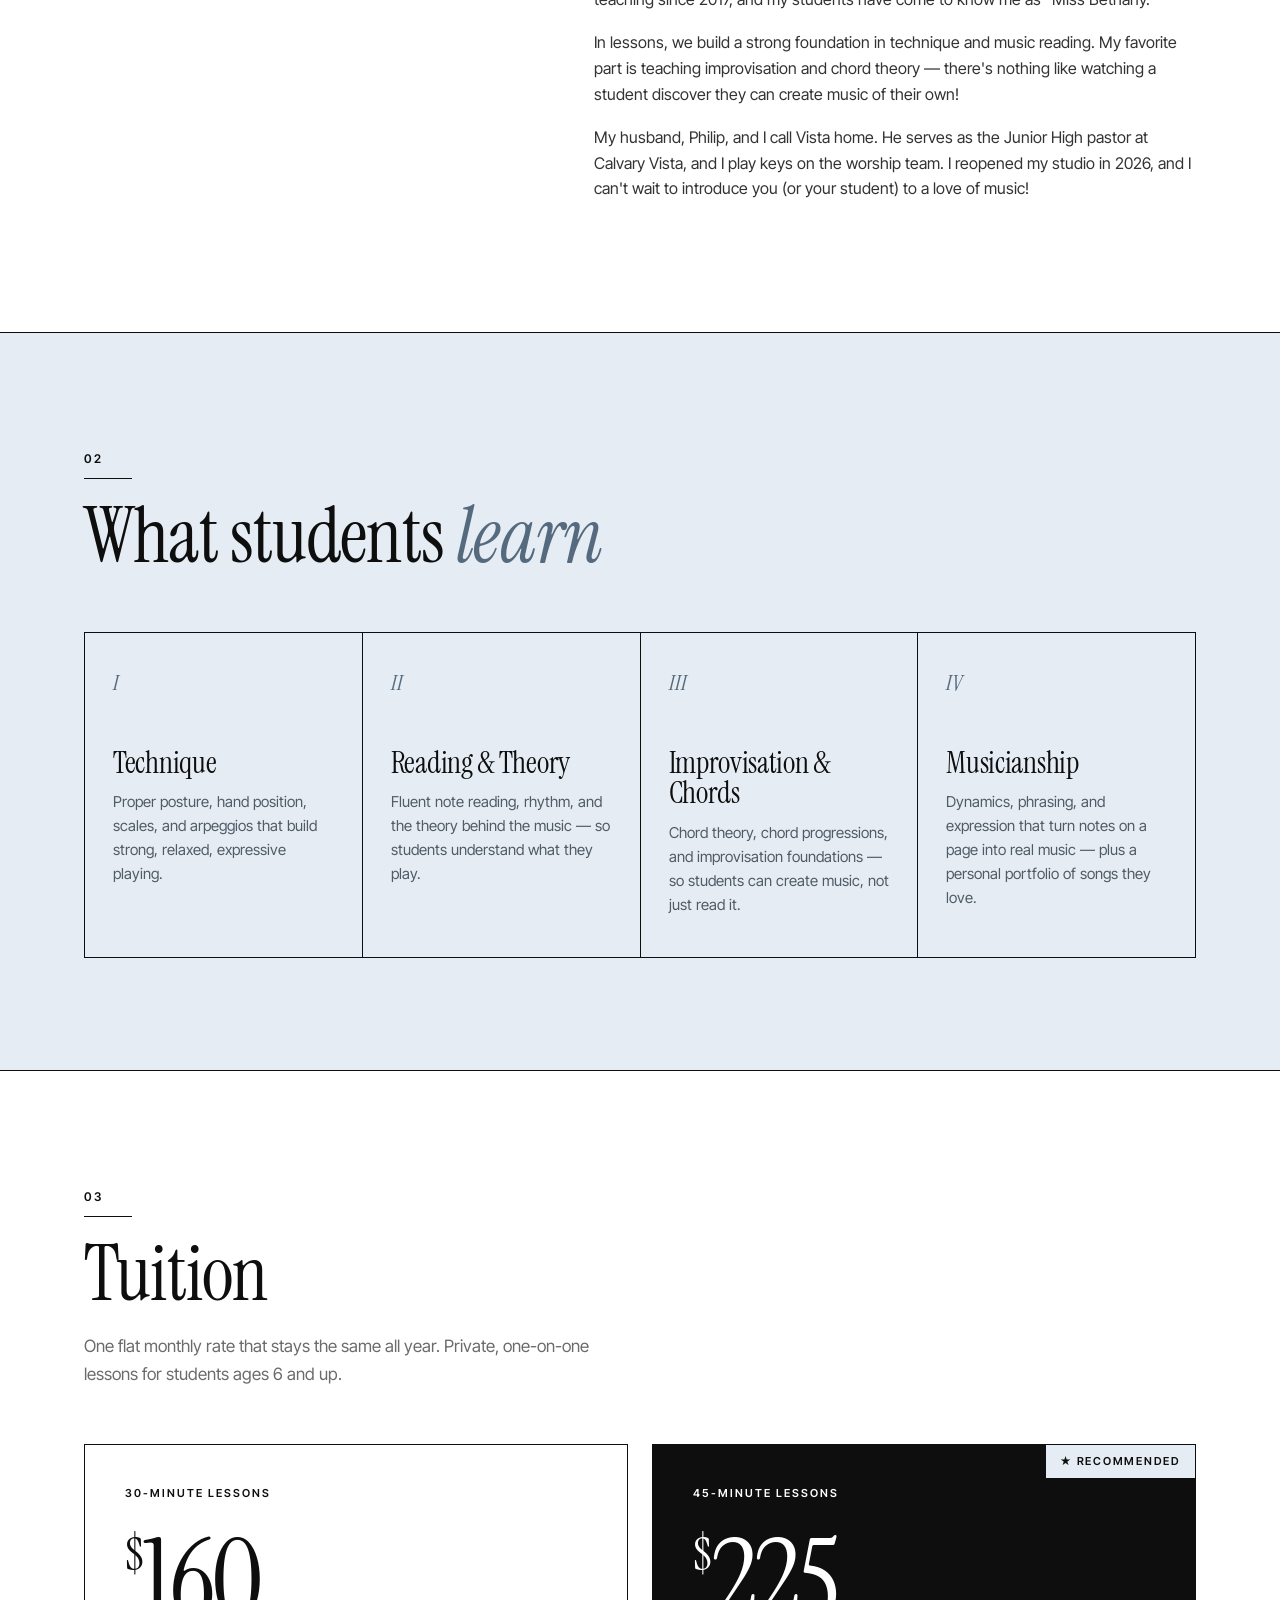
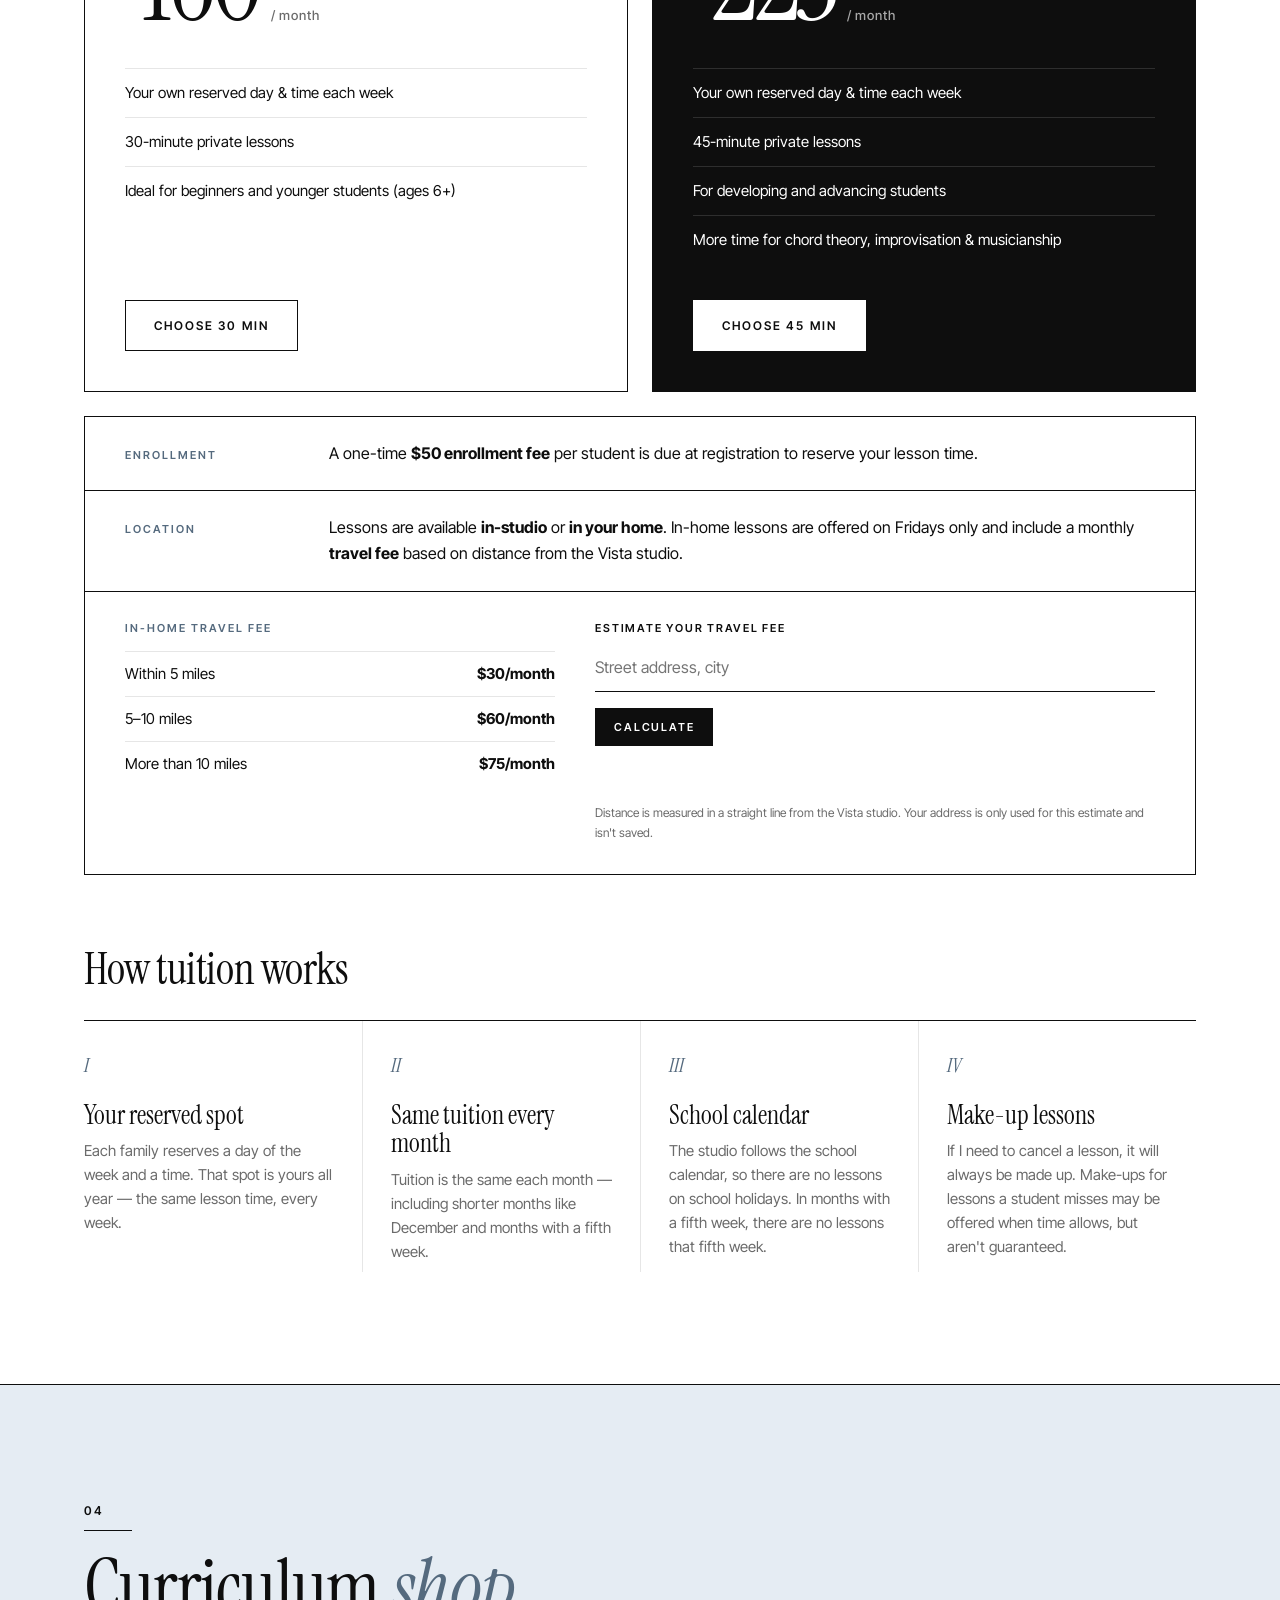
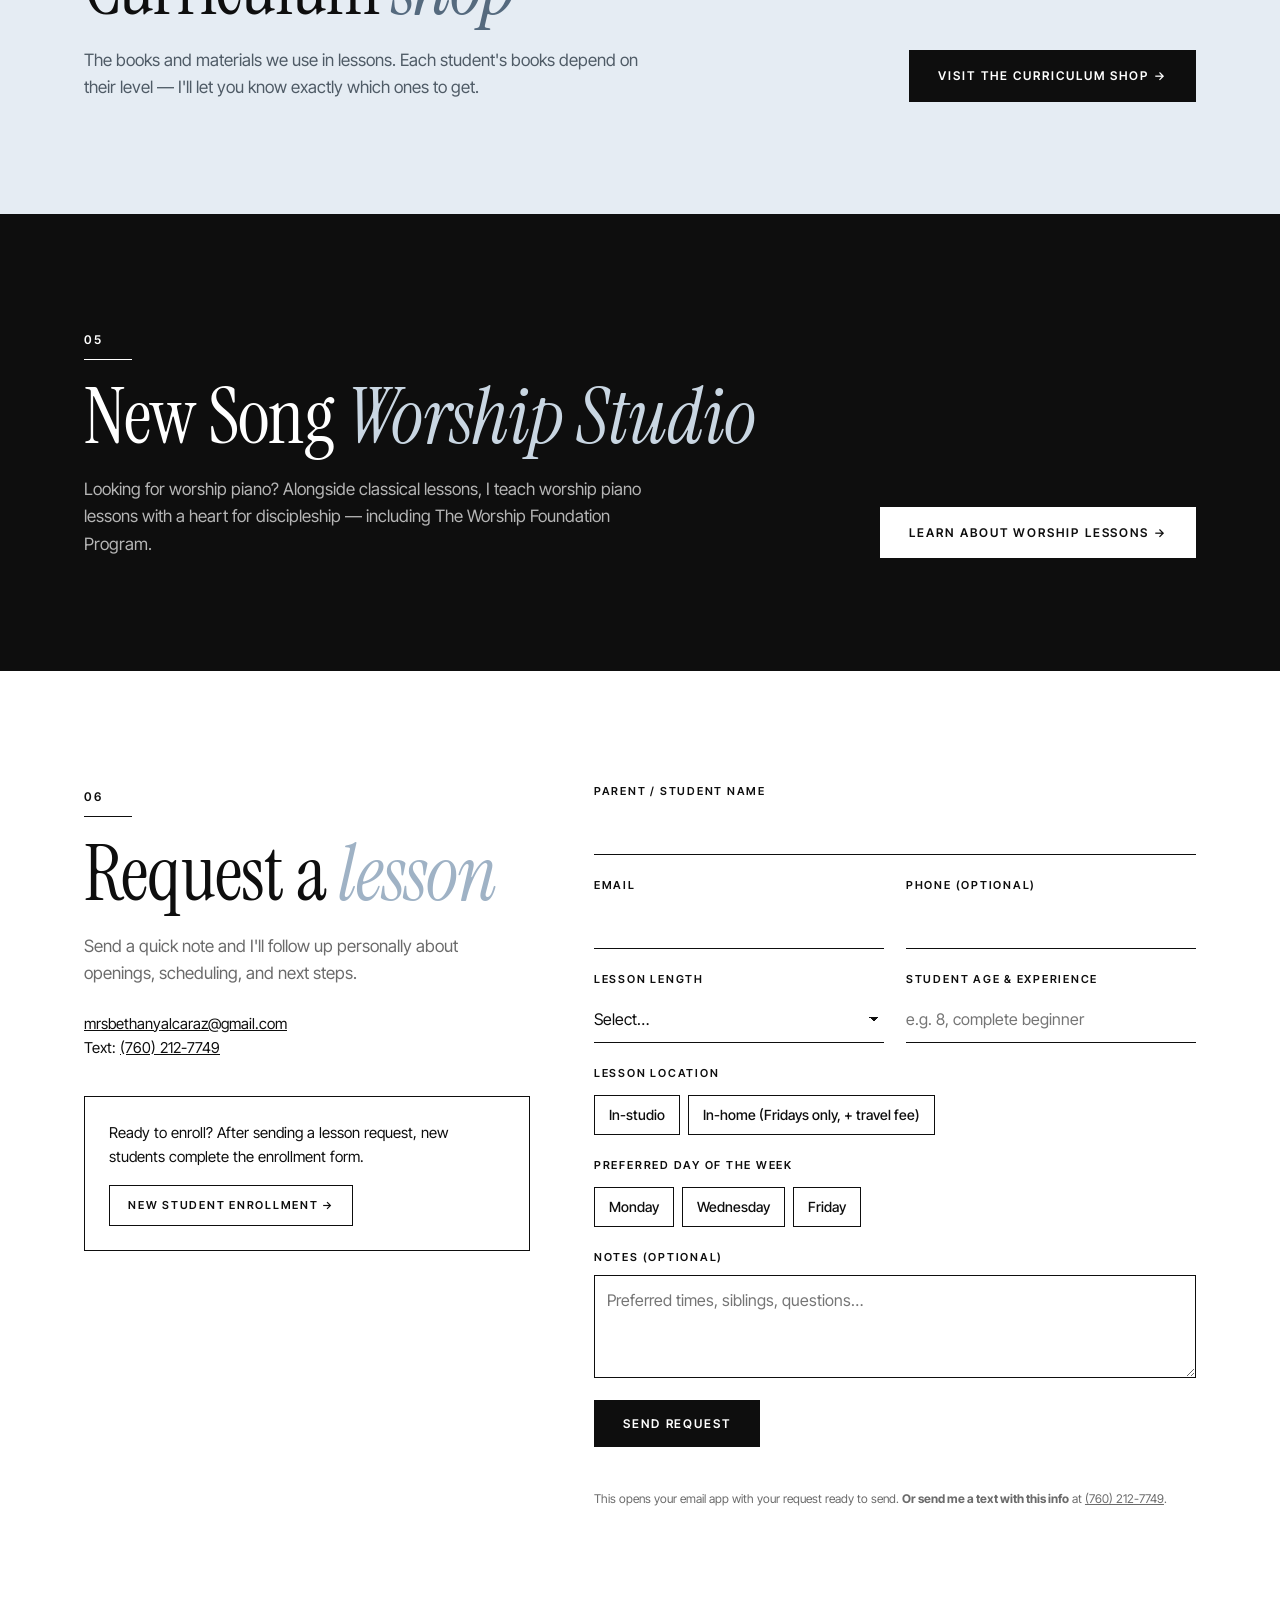
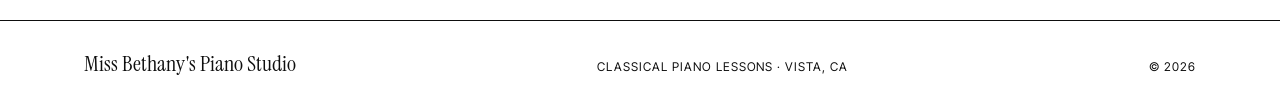
==== commit 1a483e5f: "Add in-home travel fee calculator (server-side, studio address kept private) Co-Authored-By: Claude " ====
--- a/index.html
+++ b/index.html
@@ -15,7 +15,7 @@
     href="https://fonts.googleapis.com/css2?family=Instrument+Serif:ital@0;1&family=Inter+Tight:wght@400;500;600;700&display=swap"
     rel="stylesheet"
   />
-  <link rel="stylesheet" href="css/style.css?v=6" />
+  <link rel="stylesheet" href="css/style.css?v=7" />
 </head>
 <body id="top">
   <header class="site-header">
@@ -197,6 +197,28 @@
             distance from the Vista studio.
           </p>
         </div>
+        <div class="fee-calc">
+          <div class="fee-calc-info">
+            <p class="label">In-Home Travel Fee</p>
+            <ul class="fee-tiers">
+              <li><span>Within 5 miles</span><strong>$30/month</strong></li>
+              <li><span>5&ndash;10 miles</span><strong>$60/month</strong></li>
+              <li><span>More than 10 miles</span><strong>$75/month</strong></li>
+            </ul>
+          </div>
+          <form id="fee-calc-form" class="fee-calc-form">
+            <div class="field">
+              <label for="fc-address">Estimate your travel fee</label>
+              <input type="text" id="fc-address" name="address" autocomplete="street-address" placeholder="Street address, city" required />
+            </div>
+            <button type="submit" class="btn btn-solid btn-small">Calculate</button>
+            <p class="fee-calc-result" id="fee-calc-result" aria-live="polite"></p>
+            <p class="fine-print">
+              Distance is measured in a straight line from the Vista studio.
+              Your address is only used for this estimate and isn't saved.
+            </p>
+          </form>
+        </div>
 
         <h3 class="policy-head">How tuition works</h3>
         <div class="policy-grid">
@@ -357,6 +379,6 @@
     </div>
   </footer>
 
-  <script src="js/main.js?v=2"></script>
+  <script src="js/main.js?v=3"></script>
 </body>
 </html>
--- a/css/style.css
+++ b/css/style.css
@@ -470,6 +470,45 @@
   color: var(--muted);
 }
 
+.fee-calc {
+  margin-top: -1px;
+  border: 1px solid var(--ink);
+  padding: 28px 40px 32px;
+  display: grid;
+  grid-template-columns: 1fr 1.3fr;
+  gap: 40px;
+  align-items: start;
+}
+
+.fee-calc-info .label { color: var(--accent-ink); }
+
+.fee-tiers { list-style: none; margin: 0; padding: 0; }
+
+.fee-tiers li {
+  display: flex;
+  justify-content: space-between;
+  gap: 16px;
+  padding: 10px 0;
+  border-top: 1px solid var(--hair);
+  font-size: 15px;
+}
+
+.fee-calc-form { display: flex; flex-direction: column; gap: 16px; }
+.fee-calc-form .btn { align-self: flex-start; }
+
+.fee-calc-result {
+  margin: 0;
+  font-size: 16px;
+  font-weight: 600;
+  min-height: 1.6em;
+}
+
+.fee-calc-form .fine-print { margin: 0; }
+
+@media (max-width: 760px) {
+  .fee-calc { grid-template-columns: 1fr; gap: 24px; padding: 24px 28px; }
+}
+
 /* Curriculum shop */
 
 .shop-grid {
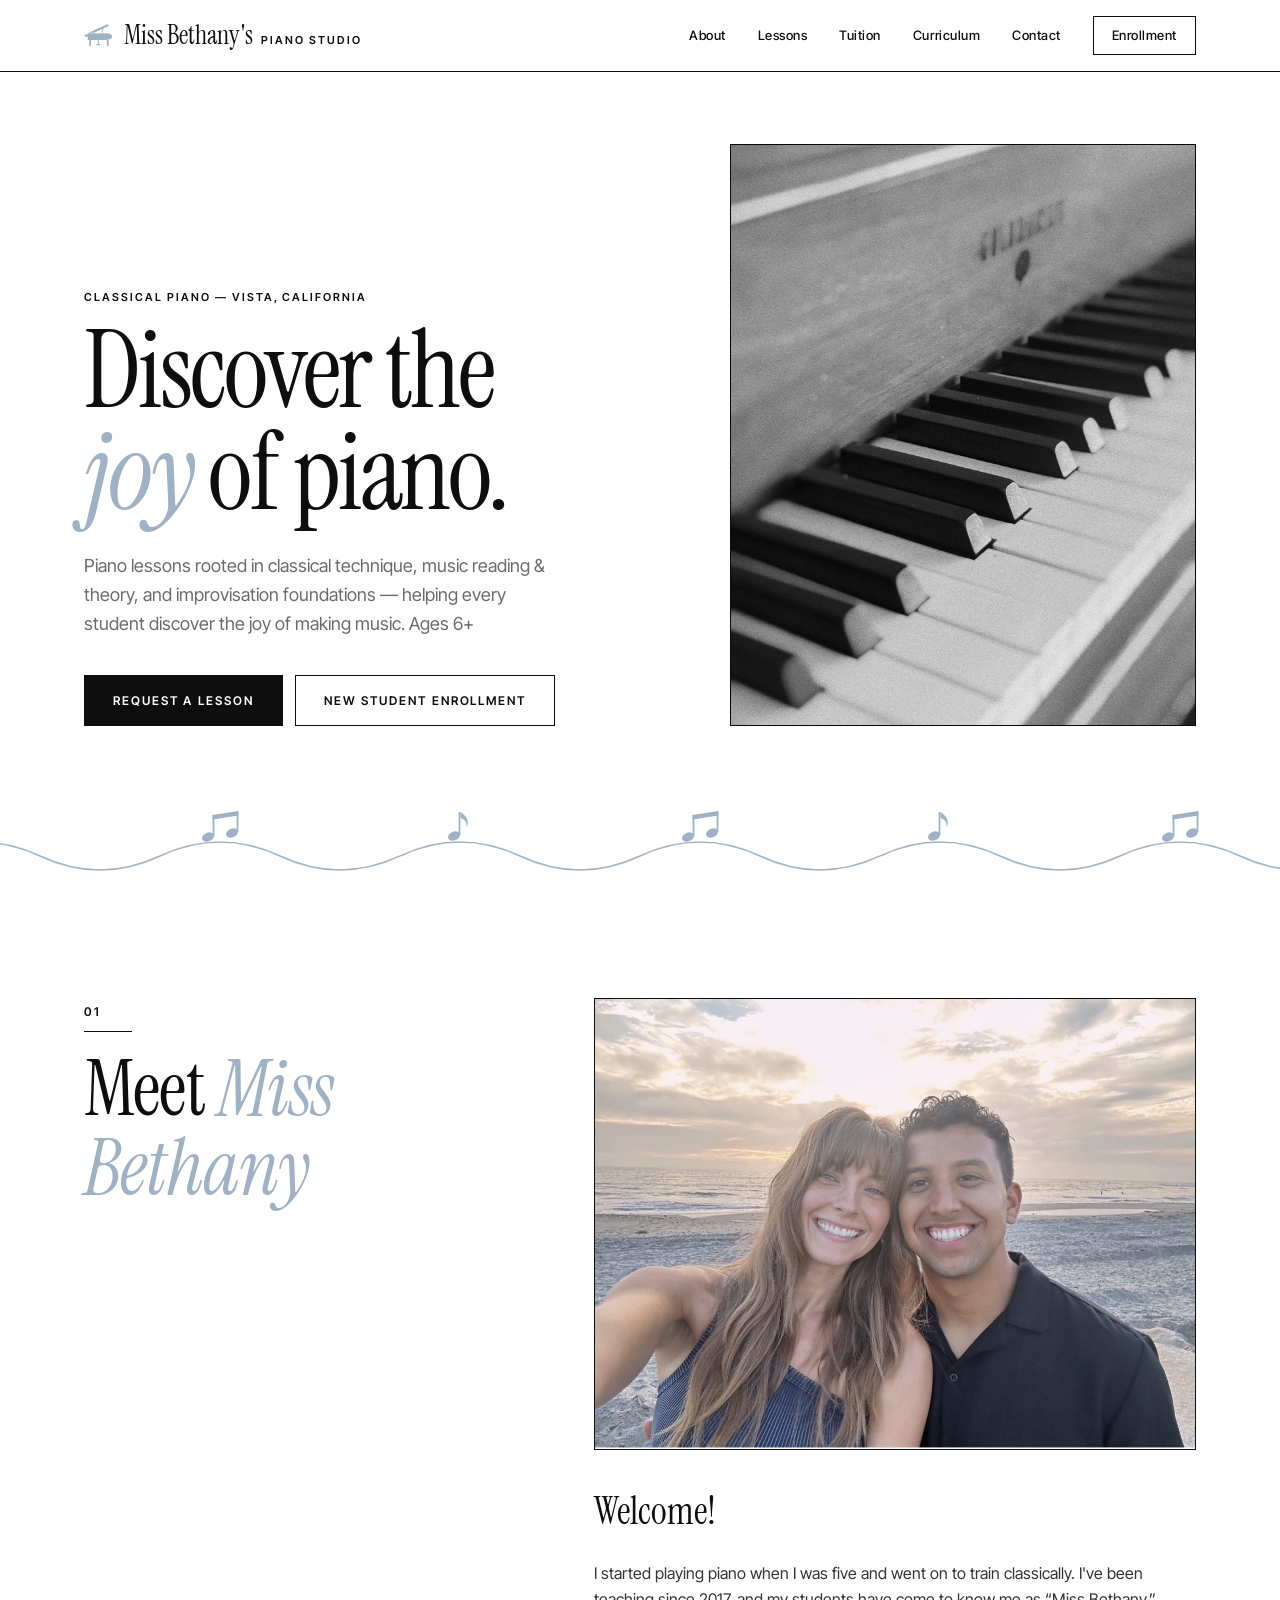
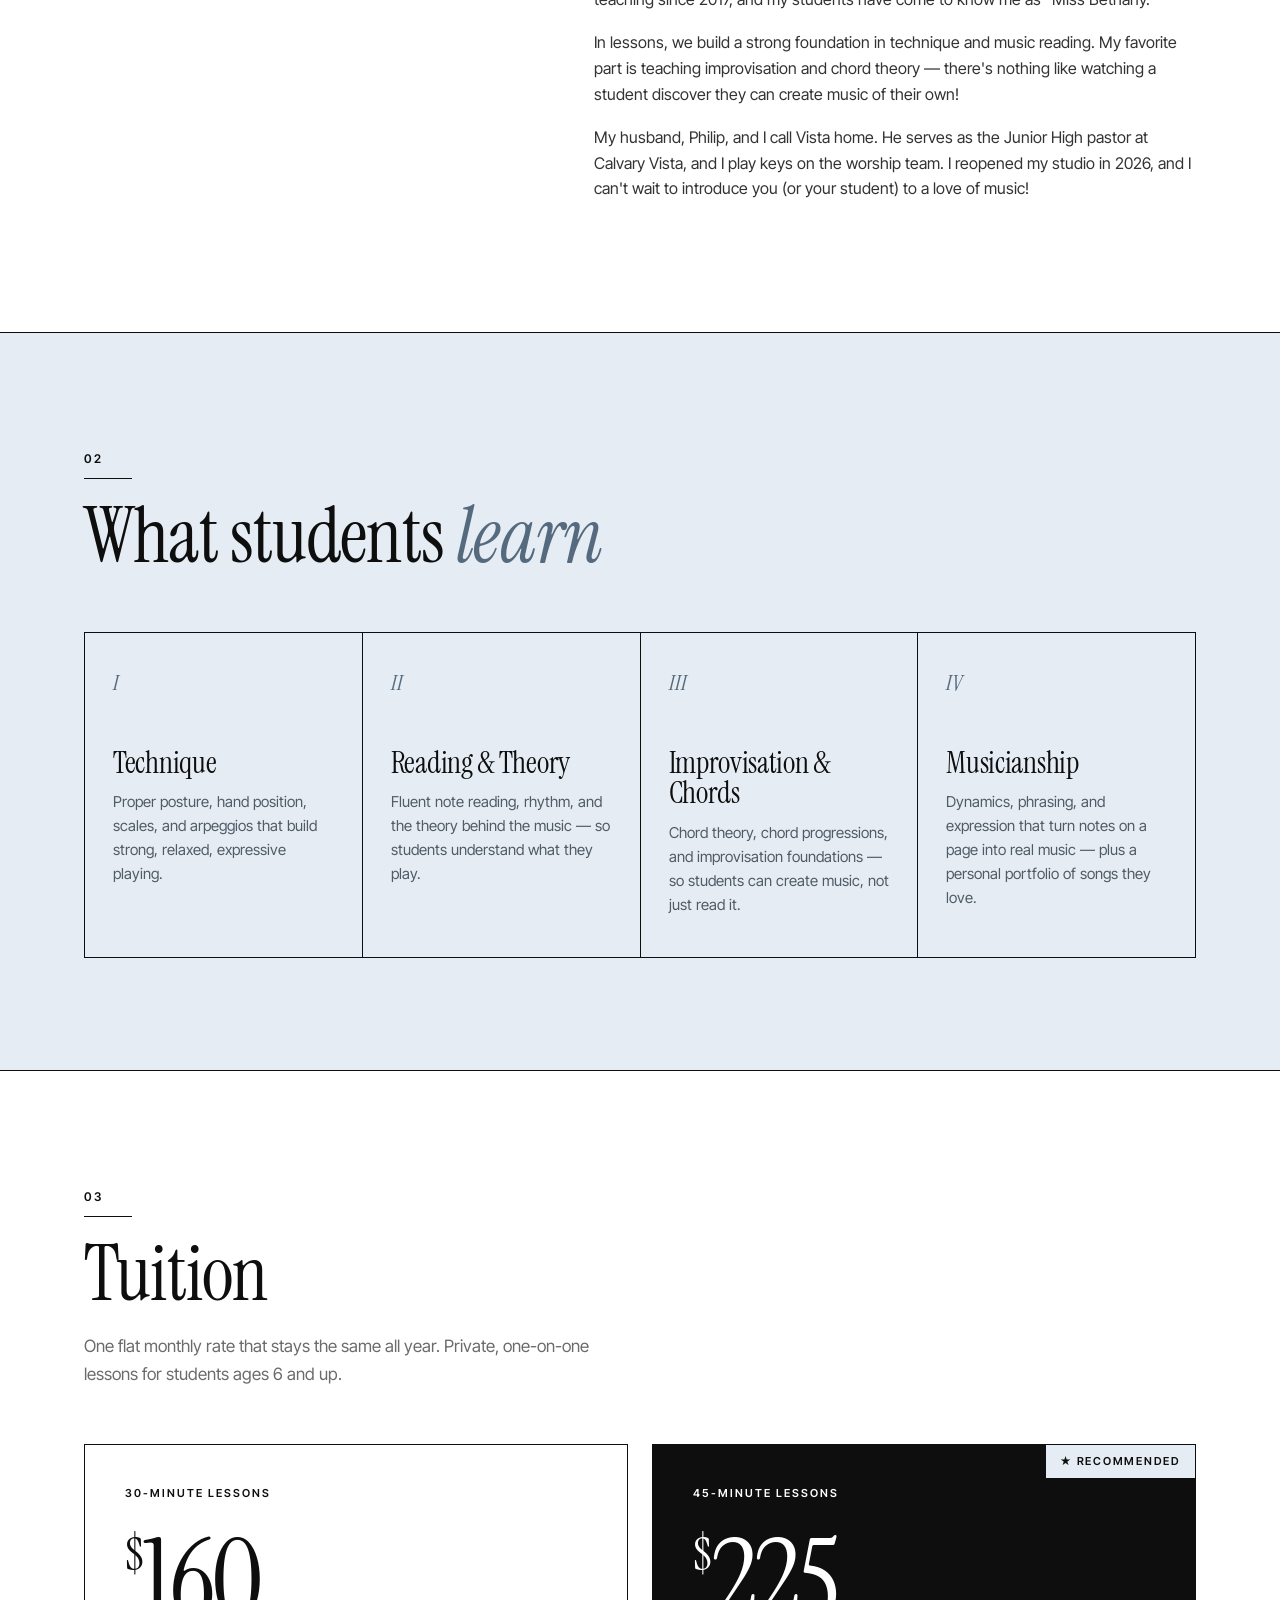
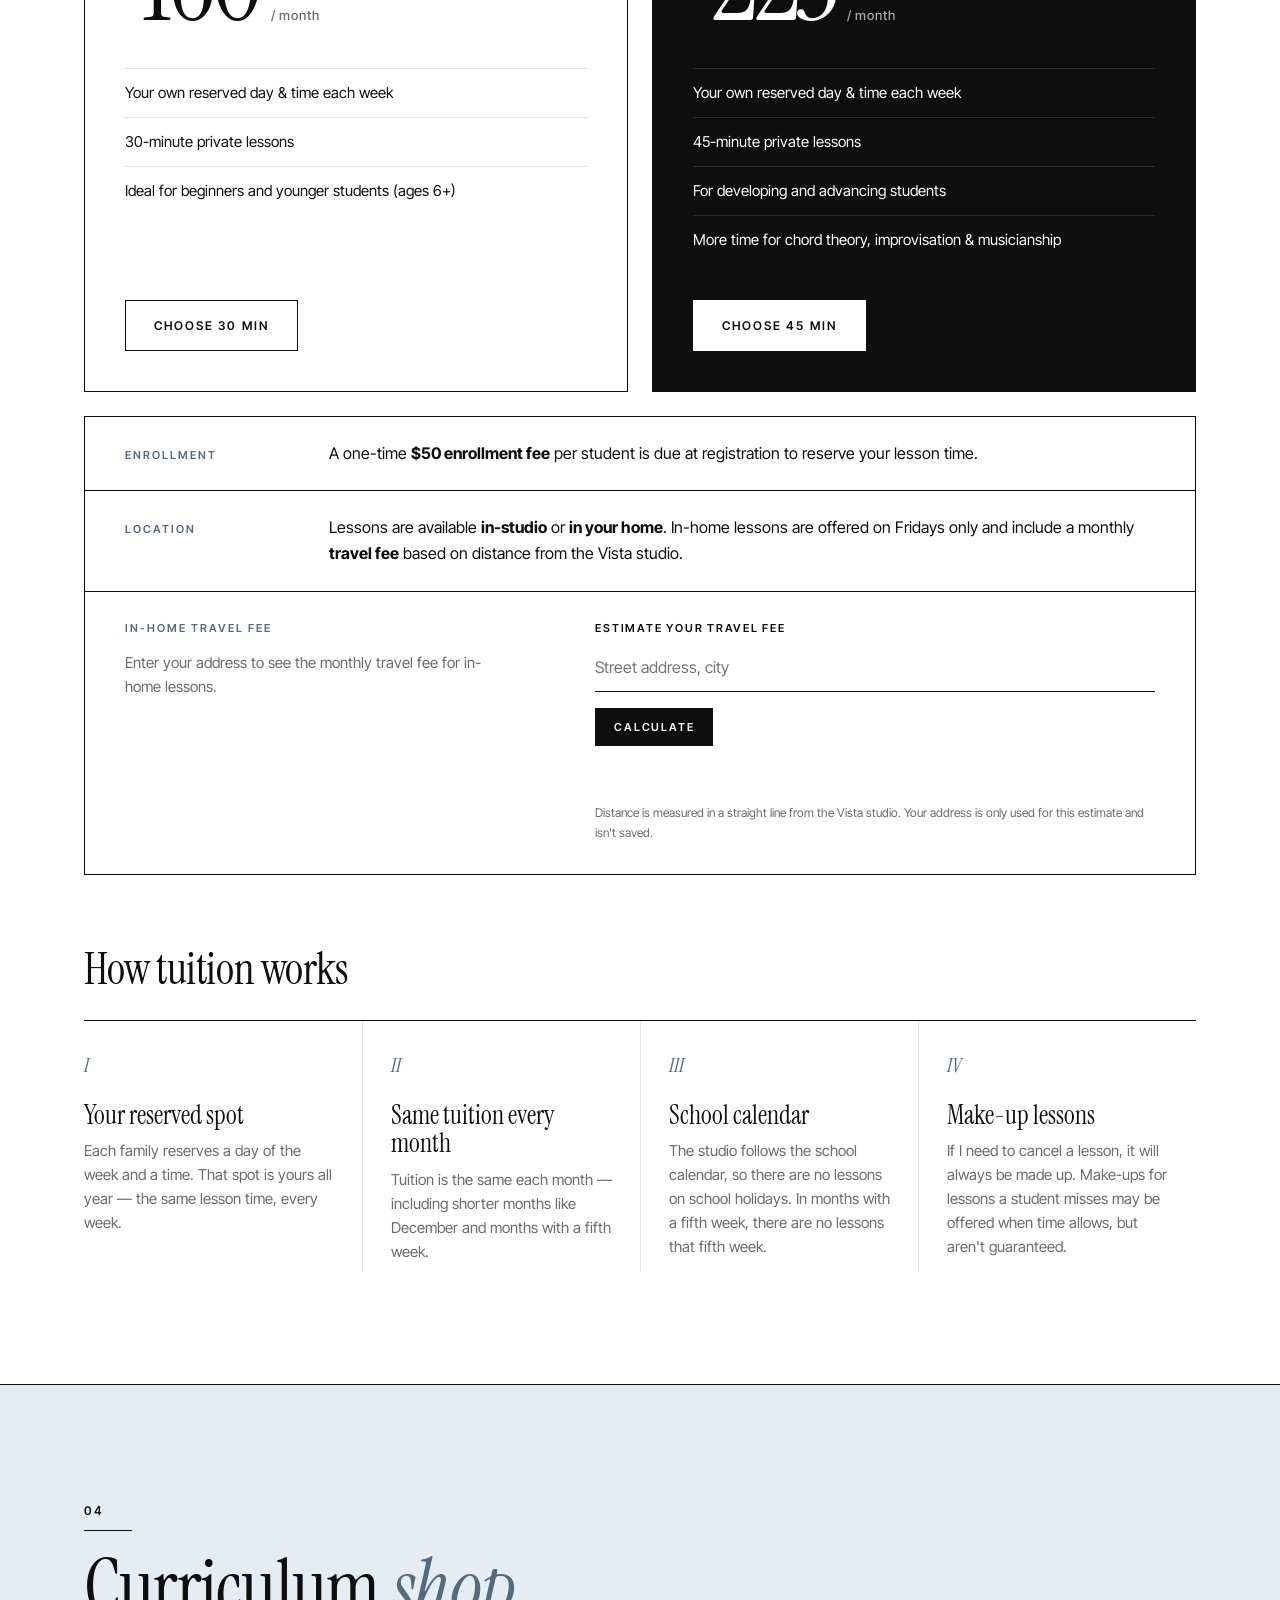
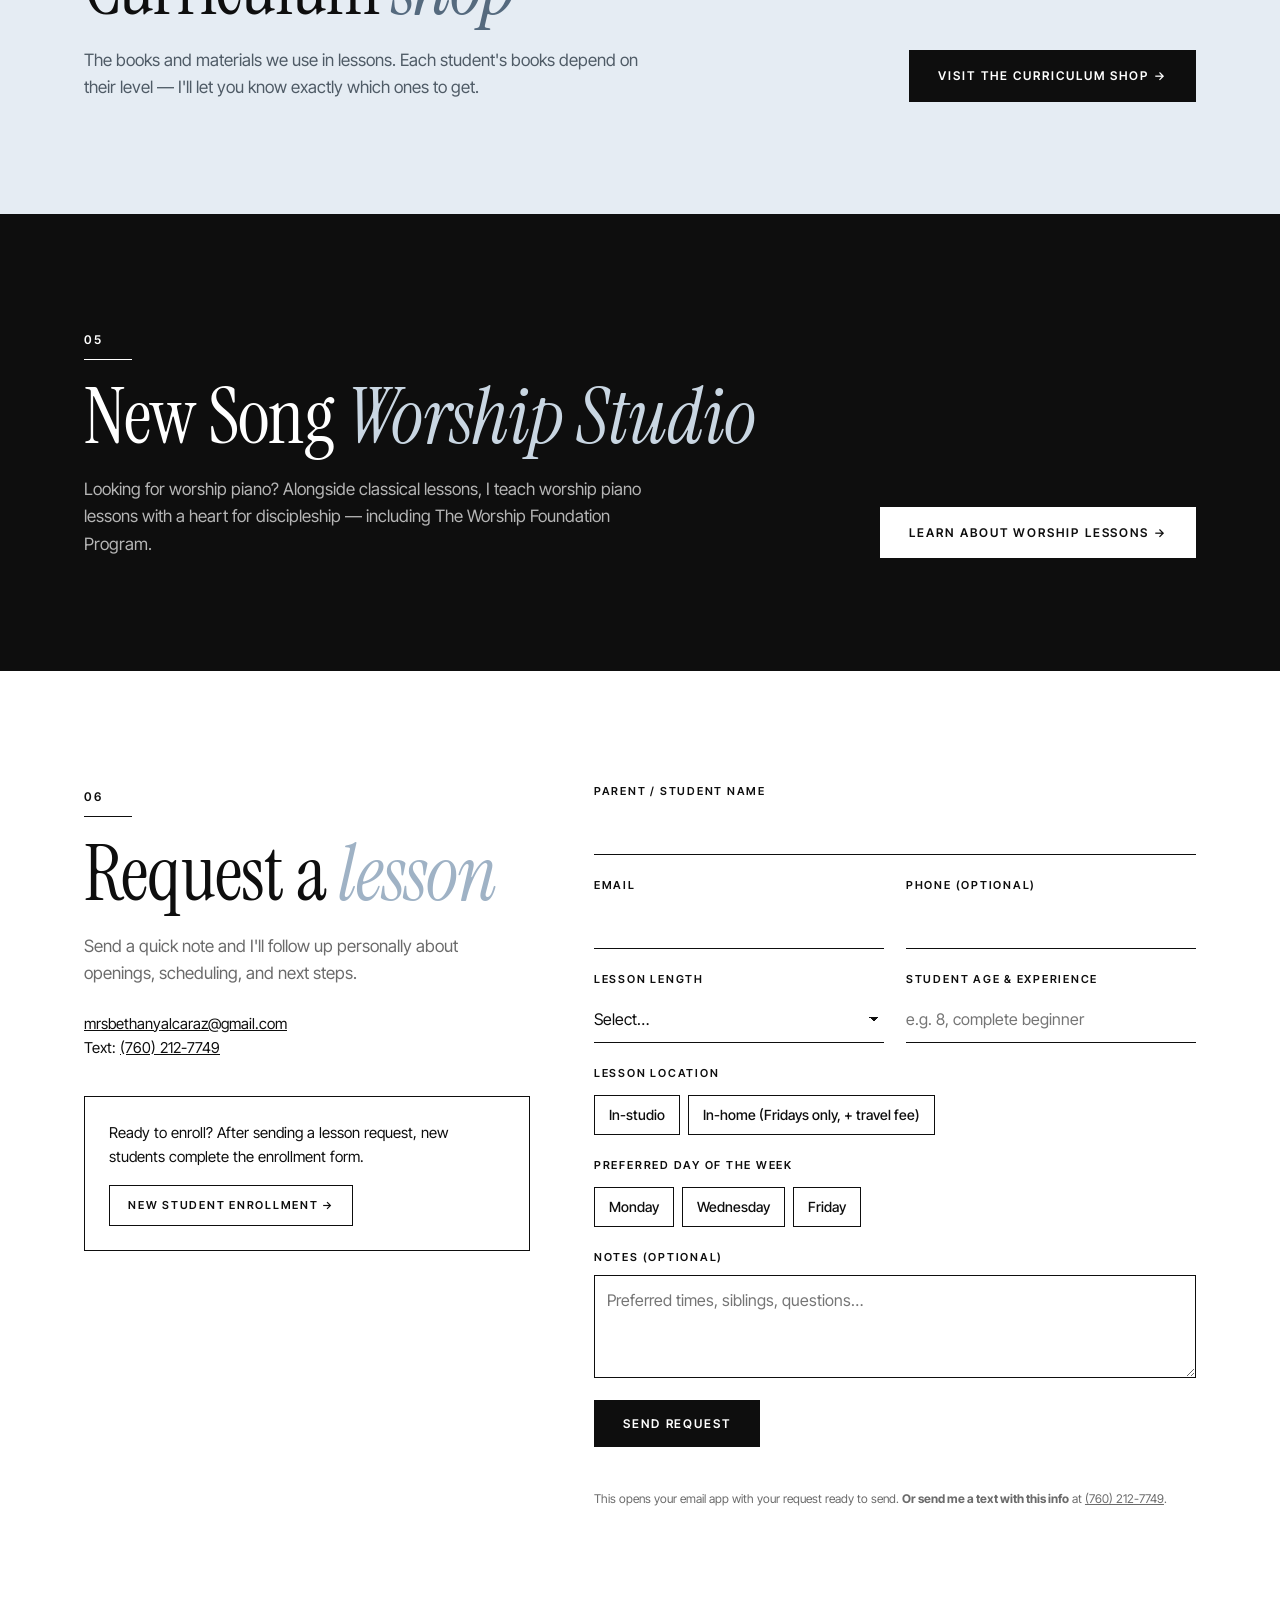
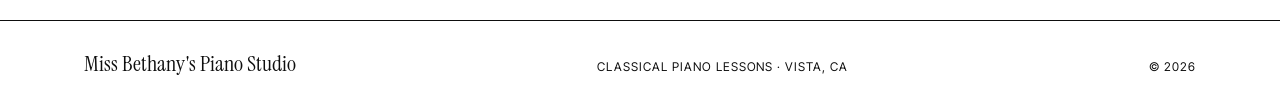
==== commit ce453b0e: "Hide travel fee amounts; calculator only Co-Authored-By: Claude Opus 5.5 <noreply@anthropic.com> Cla" ====
--- a/index.html
+++ b/index.html
@@ -15,7 +15,7 @@
     href="https://fonts.googleapis.com/css2?family=Instrument+Serif:ital@0;1&family=Inter+Tight:wght@400;500;600;700&display=swap"
     rel="stylesheet"
   />
-  <link rel="stylesheet" href="css/style.css?v=7" />
+  <link rel="stylesheet" href="css/style.css?v=8" />
 </head>
 <body id="top">
   <header class="site-header">
@@ -200,11 +200,10 @@
         <div class="fee-calc">
           <div class="fee-calc-info">
             <p class="label">In-Home Travel Fee</p>
-            <ul class="fee-tiers">
-              <li><span>Within 5 miles</span><strong>$30/month</strong></li>
-              <li><span>5&ndash;10 miles</span><strong>$60/month</strong></li>
-              <li><span>More than 10 miles</span><strong>$75/month</strong></li>
-            </ul>
+            <p class="fee-calc-intro">
+              Enter your address to see the monthly travel fee for in-home
+              lessons.
+            </p>
           </div>
           <form id="fee-calc-form" class="fee-calc-form">
             <div class="field">
--- a/css/style.css
+++ b/css/style.css
@@ -482,16 +482,7 @@
 
 .fee-calc-info .label { color: var(--accent-ink); }
 
-.fee-tiers { list-style: none; margin: 0; padding: 0; }
-
-.fee-tiers li {
-  display: flex;
-  justify-content: space-between;
-  gap: 16px;
-  padding: 10px 0;
-  border-top: 1px solid var(--hair);
-  font-size: 15px;
-}
+.fee-calc-intro { margin: 0; font-size: 15px; color: var(--muted); max-width: 360px; }
 
 .fee-calc-form { display: flex; flex-direction: column; gap: 16px; }
 .fee-calc-form .btn { align-self: flex-start; }
